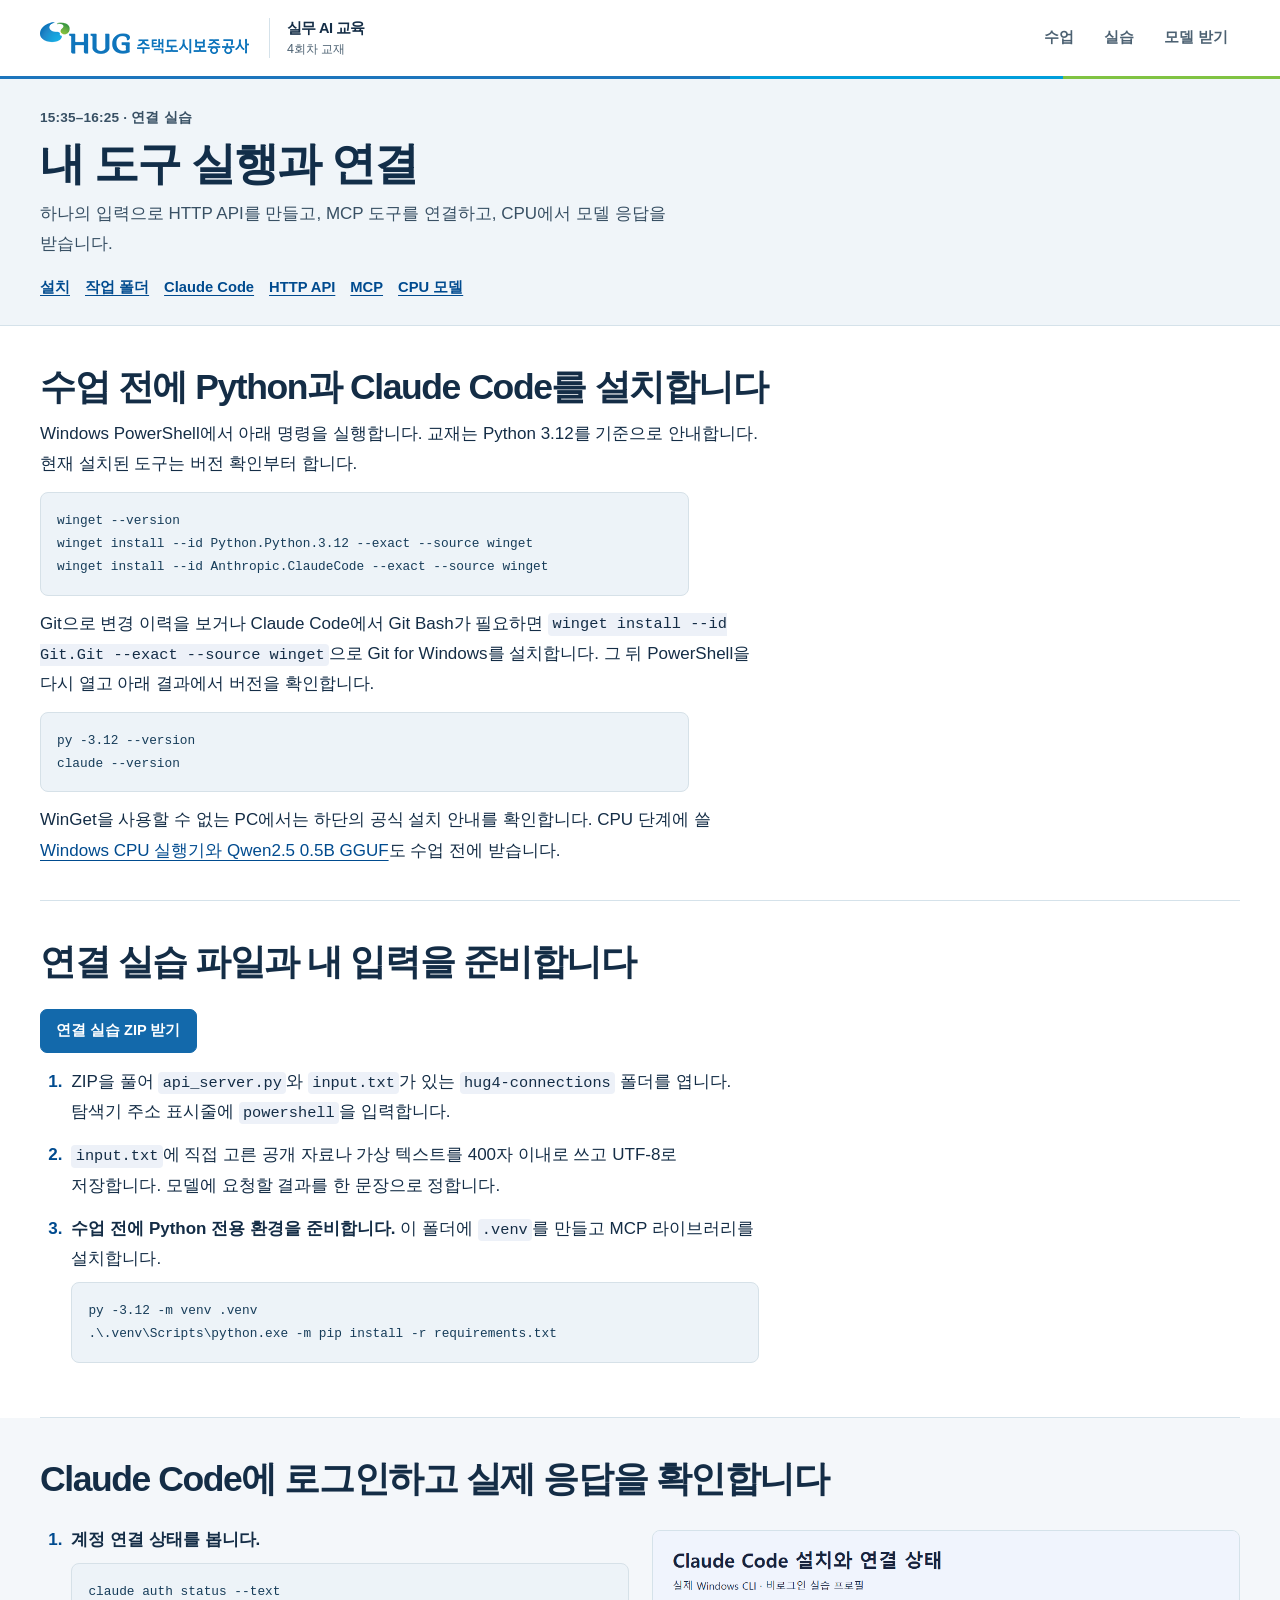
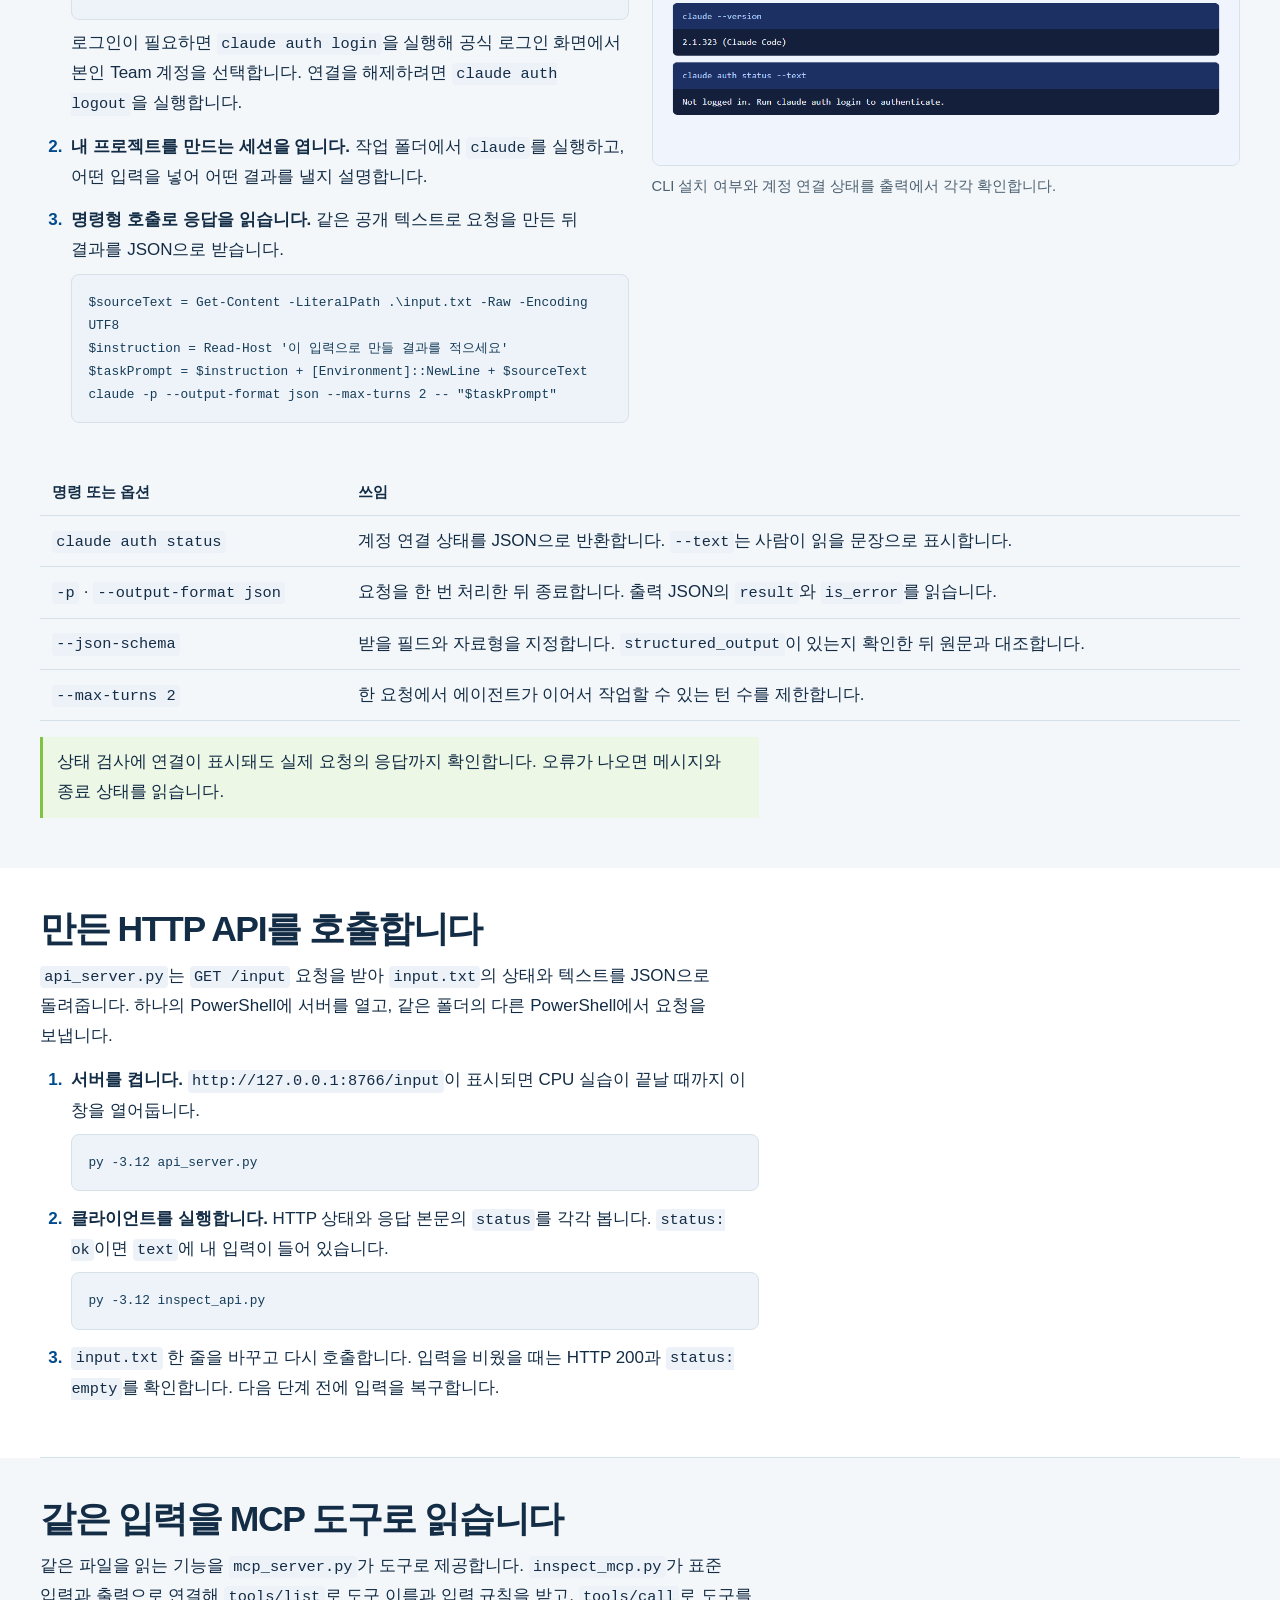
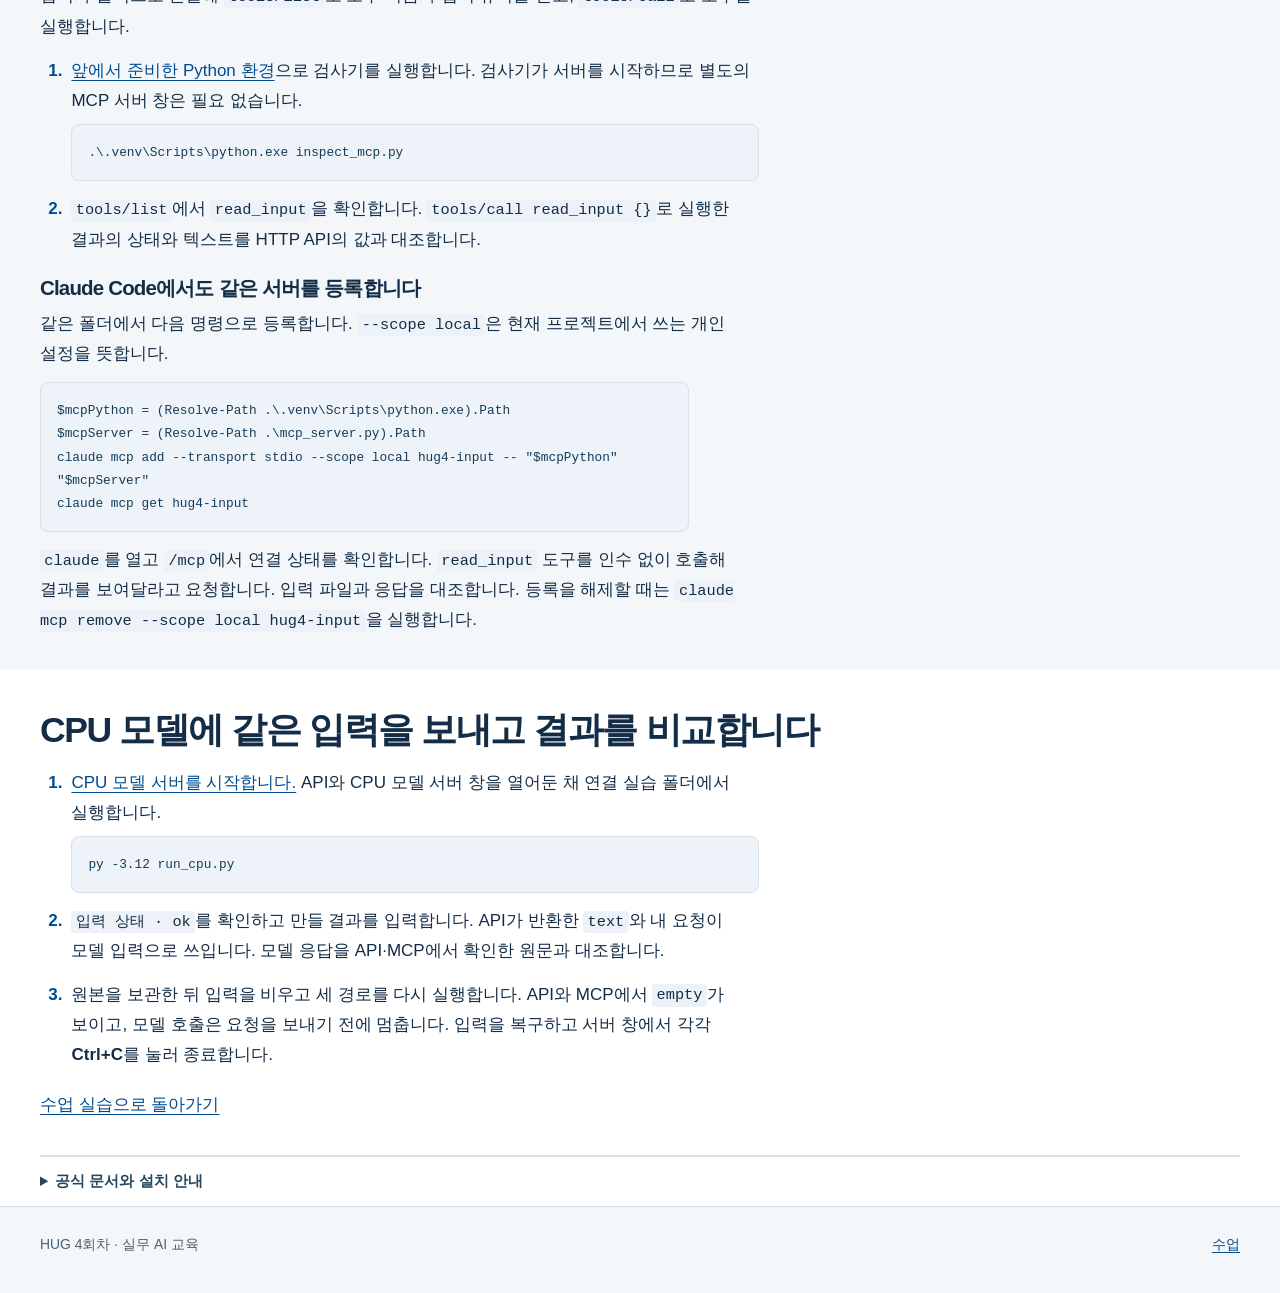
==== docs/local.html @ d094e353 "Rebuild HUG lesson around illustrated hands-on workflow" ====
<!doctype html>
<html lang="ko">
<head>
  <meta charset="utf-8">
  <meta name="viewport" content="width=device-width,initial-scale=1">
  <meta name="description" content="허그 4회차 연결 실습. Python과 Claude Code를 설치하고 자기 입력으로 HTTP API, MCP, CPU 모델을 차례로 실행합니다.">
  <title>내 도구 실행과 연결 · HUG 4회차</title>
  <link rel="stylesheet" href="assets/site.css">
</head>
<body class="guide-page">
  <a class="skip" href="#main">본문으로</a>
  <header class="top">
    <div class="wrap">
      <a class="brand" href="index.html"><img src="assets/brand/hug-logo.png" alt="HUG 주택도시보증공사" width="209" height="32"><span><strong>실무 AI 교육</strong><small>4회차 교재</small></span></a>
      <nav aria-label="수업 메뉴"><a href="index.html">수업</a><a href="index.html#practice">실습</a><a href="models.html">모델 받기</a></nav>
    </div>
  </header>
  <main id="main">
    <header class="page-title"><div class="wrap">
      <p class="kicker">15:35–16:25 · 연결 실습</p>
      <h1>내 도구 실행과 연결</h1>
      <p>하나의 입력으로 HTTP API를 만들고, MCP 도구를 연결하고, CPU에서 모델 응답을 받습니다.</p>
      <nav class="jump" aria-label="실행과 연결 목차"><a href="#install">설치</a><a href="#start">작업 폴더</a><a href="#claude">Claude Code</a><a href="#api">HTTP API</a><a href="#mcp">MCP</a><a href="models.html#cpu">CPU 모델</a></nav>
    </div></header>

    <section class="wrap section" id="install">
      <h2>수업 전에 Python과 Claude Code를 설치합니다</h2>
      <p class="reading">Windows PowerShell에서 아래 명령을 실행합니다. 교재는 Python 3.12를 기준으로 안내합니다. 현재 설치된 도구는 버전 확인부터 합니다.</p>
      <pre class="reading"><code>winget --version
winget install --id Python.Python.3.12 --exact --source winget
winget install --id Anthropic.ClaudeCode --exact --source winget</code></pre>
      <p class="reading">Git으로 변경 이력을 보거나 Claude Code에서 Git Bash가 필요하면 <code>winget install --id Git.Git --exact --source winget</code>으로 Git for Windows를 설치합니다. 그 뒤 PowerShell을 다시 열고 아래 결과에서 버전을 확인합니다.</p>
      <pre class="reading"><code>py -3.12 --version
claude --version</code></pre>
      <p class="reading">WinGet을 사용할 수 없는 PC에서는 하단의 공식 설치 안내를 확인합니다. CPU 단계에 쓸 <a href="models.html#download">Windows CPU 실행기와 Qwen2.5 0.5B GGUF</a>도 수업 전에 받습니다.</p>
    </section>

    <section class="wrap section" id="start">
      <h2>연결 실습 파일과 내 입력을 준비합니다</h2>
      <div class="actions"><a class="btn primary" href="downloads/hug4-connections.zip" download>연결 실습 ZIP 받기</a></div>
      <ol class="lesson-steps reading" id="prepare">
        <li>ZIP을 풀어 <code>api_server.py</code>와 <code>input.txt</code>가 있는 <code>hug4-connections</code> 폴더를 엽니다. 탐색기 주소 표시줄에 <code>powershell</code>을 입력합니다.</li>
        <li><code>input.txt</code>에 직접 고른 공개 자료나 가상 텍스트를 400자 이내로 쓰고 UTF-8로 저장합니다. 모델에 요청할 결과를 한 문장으로 정합니다.</li>
        <li><strong>수업 전에 Python 전용 환경을 준비합니다.</strong> 이 폴더에 <code>.venv</code>를 만들고 MCP 라이브러리를 설치합니다.
          <pre><code>py -3.12 -m venv .venv
.\.venv\Scripts\python.exe -m pip install -r requirements.txt</code></pre></li>
      </ol>
    </section>

    <div class="paper"><section class="wrap section" id="claude">
      <h2>Claude Code에 로그인하고 실제 응답을 확인합니다</h2>
      <div class="split">
        <ol class="lesson-steps">
          <li><strong>계정 연결 상태를 봅니다.</strong>
            <pre><code>claude auth status --text</code></pre>
            <p>로그인이 필요하면 <code>claude auth login</code>을 실행해 공식 로그인 화면에서 본인 Team 계정을 선택합니다. 연결을 해제하려면 <code>claude auth logout</code>을 실행합니다.</p>
          </li>
          <li><strong>내 프로젝트를 만드는 세션을 엽니다.</strong> 작업 폴더에서 <code>claude</code>를 실행하고, 어떤 입력을 넣어 어떤 결과를 낼지 설명합니다.</li>
          <li><strong>명령형 호출로 응답을 읽습니다.</strong> 같은 공개 텍스트로 요청을 만든 뒤 결과를 JSON으로 받습니다.
            <pre><code>$sourceText = Get-Content -LiteralPath .\input.txt -Raw -Encoding UTF8
$instruction = Read-Host '이 입력으로 만들 결과를 적으세요'
$taskPrompt = $instruction + [Environment]::NewLine + $sourceText
claude -p --output-format json --max-turns 2 -- "$taskPrompt"</code></pre>
          </li>
        </ol>
        <figure class="screenshot">
          <a href="assets/captures/claude.png"><img src="assets/captures/claude.png" alt="Claude Code 버전과 미로그인 상태를 표시한 실제 명령 출력" loading="lazy"></a>
          <figcaption>CLI 설치 여부와 계정 연결 상태를 출력에서 각각 확인합니다.</figcaption>
        </figure>
      </div>
      <div class="table-wrap"><table><thead><tr><th scope="col">명령 또는 옵션</th><th scope="col">쓰임</th></tr></thead><tbody>
        <tr><td><code>claude auth status</code></td><td>계정 연결 상태를 JSON으로 반환합니다. <code>--text</code>는 사람이 읽을 문장으로 표시합니다.</td></tr>
        <tr><td><code>-p</code> · <code>--output-format json</code></td><td>요청을 한 번 처리한 뒤 종료합니다. 출력 JSON의 <code>result</code>와 <code>is_error</code>를 읽습니다.</td></tr>
        <tr><td><code>--json-schema</code></td><td>받을 필드와 자료형을 지정합니다. <code>structured_output</code>이 있는지 확인한 뒤 원문과 대조합니다.</td></tr>
        <tr><td><code>--max-turns 2</code></td><td>한 요청에서 에이전트가 이어서 작업할 수 있는 턴 수를 제한합니다.</td></tr>
      </tbody></table></div>
      <p class="result-check reading">상태 검사에 연결이 표시돼도 실제 요청의 응답까지 확인합니다. 오류가 나오면 메시지와 종료 상태를 읽습니다.</p>
    </section></div>

    <section class="wrap section" id="api">
      <h2>만든 HTTP API를 호출합니다</h2>
      <p class="reading"><code>api_server.py</code>는 <code>GET /input</code> 요청을 받아 <code>input.txt</code>의 상태와 텍스트를 JSON으로 돌려줍니다. 하나의 PowerShell에 서버를 열고, 같은 폴더의 다른 PowerShell에서 요청을 보냅니다.</p>
      <ol class="lesson-steps reading">
        <li><strong>서버를 켭니다.</strong> <code>http://127.0.0.1:8766/input</code>이 표시되면 CPU 실습이 끝날 때까지 이 창을 열어둡니다.
          <pre><code>py -3.12 api_server.py</code></pre></li>
        <li><strong>클라이언트를 실행합니다.</strong> HTTP 상태와 응답 본문의 <code>status</code>를 각각 봅니다. <code>status: ok</code>이면 <code>text</code>에 내 입력이 들어 있습니다.
          <pre><code>py -3.12 inspect_api.py</code></pre></li>
        <li><code>input.txt</code> 한 줄을 바꾸고 다시 호출합니다. 입력을 비웠을 때는 HTTP 200과 <code>status: empty</code>를 확인합니다. 다음 단계 전에 입력을 복구합니다.</li>
      </ol>
    </section>

    <div class="paper"><section class="wrap section" id="mcp">
      <h2>같은 입력을 MCP 도구로 읽습니다</h2>
      <p class="reading">같은 파일을 읽는 기능을 <code>mcp_server.py</code>가 도구로 제공합니다. <code>inspect_mcp.py</code>가 표준 입력과 출력으로 연결해 <code>tools/list</code>로 도구 이름과 입력 규칙을 받고, <code>tools/call</code>로 도구를 실행합니다.</p>
      <ol class="lesson-steps reading">
        <li><a href="#start">앞에서 준비한 Python 환경</a>으로 검사기를 실행합니다. 검사기가 서버를 시작하므로 별도의 MCP 서버 창은 필요 없습니다.
          <pre><code>.\.venv\Scripts\python.exe inspect_mcp.py</code></pre>
        </li>
        <li><code>tools/list</code>에서 <code>read_input</code>을 확인합니다. <code>tools/call read_input {}</code>로 실행한 결과의 상태와 텍스트를 HTTP API의 값과 대조합니다.</li>
      </ol>
      <h3>Claude Code에서도 같은 서버를 등록합니다</h3>
      <p class="reading">같은 폴더에서 다음 명령으로 등록합니다. <code>--scope local</code>은 현재 프로젝트에서 쓰는 개인 설정을 뜻합니다.</p>
      <pre class="reading"><code>$mcpPython = (Resolve-Path .\.venv\Scripts\python.exe).Path
$mcpServer = (Resolve-Path .\mcp_server.py).Path
claude mcp add --transport stdio --scope local hug4-input -- "$mcpPython" "$mcpServer"
claude mcp get hug4-input</code></pre>
      <p class="reading"><code>claude</code>를 열고 <code>/mcp</code>에서 연결 상태를 확인합니다. <code>read_input</code> 도구를 인수 없이 호출해 결과를 보여달라고 요청합니다. 입력 파일과 응답을 대조합니다. 등록을 해제할 때는 <code>claude mcp remove --scope local hug4-input</code>을 실행합니다.</p>
    </section></div>

    <section class="wrap section" id="local-flow">
      <h2>CPU 모델에 같은 입력을 보내고 결과를 비교합니다</h2>
      <ol class="lesson-steps reading">
        <li><a href="models.html#start">CPU 모델 서버를 시작합니다.</a> API와 CPU 모델 서버 창을 열어둔 채 연결 실습 폴더에서 실행합니다.
          <pre><code>py -3.12 run_cpu.py</code></pre></li>
        <li><code>입력 상태 · ok</code>를 확인하고 만들 결과를 입력합니다. API가 반환한 <code>text</code>와 내 요청이 모델 입력으로 쓰입니다. 모델 응답을 API·MCP에서 확인한 원문과 대조합니다.</li>
        <li>원본을 보관한 뒤 입력을 비우고 세 경로를 다시 실행합니다. API와 MCP에서 <code>empty</code>가 보이고, 모델 호출은 요청을 보내기 전에 멈춥니다. 입력을 복구하고 서버 창에서 각각 <strong>Ctrl+C</strong>를 눌러 종료합니다.</li>
      </ol>
      <p class="reading"><a href="index.html#practice">수업 실습으로 돌아가기</a></p>
    </section>
    <div class="wrap">
      <details class="sources-drawer">
        <summary>공식 문서와 설치 안내</summary>
        <ul>
          <li>설치 · <a href="https://www.python.org/downloads/windows/">Windows용 Python</a> · <a href="https://docs.python.org/3.12/library/venv.html">Python 전용 실행 환경</a> · <a href="https://git-scm.com/install/windows">Git for Windows</a></li>
          <li>Claude Code · <a href="https://code.claude.com/docs/en/setup">Windows 설치</a> · <a href="https://support.claude.com/en/articles/11845131-use-claude-code-with-your-team-or-enterprise-plan">Team 계정 연결</a> · <a href="https://code.claude.com/docs/en/cli-reference">CLI 명령과 옵션</a></li>
          <li>MCP · <a href="https://modelcontextprotocol.io/docs/learn/architecture">MCP 아키텍처</a> · <a href="https://code.claude.com/docs/en/mcp">Claude Code의 MCP 연결</a></li>
        </ul>
      </details>
    </div>
  </main>
  <footer class="bottom"><div class="wrap"><span>HUG 4회차 · 실무 AI 교육</span><a href="index.html">수업</a></div></footer>
</body>
</html>
---- docs/assets/site.css ----
:root{color-scheme:light;--ink:#142d46;--muted:#4c6172;--rule:#d5e2ea;--paper:#f3f7fa;--white:#fff;--accent:#1369ab;--accent-dark:#004b8f;--blue-wash:#e8f4fc;--sky:#009edb;--brand-green:#80c342;--mint:#edf7e5;--dark:#012353;--green:#23603f;--red:#9d263f;--sans:"Pretendard","Malgun Gothic","Apple SD Gothic Neo",sans-serif;--mono:Consolas,"Liberation Mono",monospace}
*{box-sizing:border-box}
html{scroll-behavior:smooth}
body{margin:0;color:var(--ink);background:var(--white);font:17px/1.78 var(--sans);word-break:keep-all;overflow-wrap:anywhere}
h1,h2,h3,h4,p,figure{margin:0}
h1,h2,h3,h4{line-height:1.27;letter-spacing:-.04em}
p+p{margin-top:.85em}
a{color:var(--accent-dark);text-underline-offset:.23em}
button,input,textarea,select{font:inherit}
button{cursor:pointer}
img{display:block;max-width:100%;height:auto}
[hidden]{display:none!important}
:focus-visible{outline:3px solid var(--accent);outline-offset:4px}
.wrap{width:min(1200px,calc(100% - 72px));margin-inline:auto}
.skip{position:absolute;z-index:5;top:8px;left:8px;padding:8px 12px;background:white;transform:translateY(-160%)}
.skip:focus{transform:none}
.top{background:white;border-bottom:3px solid transparent;border-image:linear-gradient(90deg,#1c75bc 0 57%,var(--sky) 57% 83%,var(--brand-green) 83%) 1}
.top .wrap{display:flex;align-items:center;justify-content:space-between;gap:20px;min-height:76px}
.brand{display:inline-flex;align-items:center;gap:20px;color:var(--ink);text-decoration:none;white-space:nowrap}
.brand img{flex:none;width:209px;height:auto}
.brand span{display:grid;gap:0;padding-left:17px;border-left:1px solid var(--rule);line-height:1.5}
.brand strong{font-size:.91rem;letter-spacing:-.045em}
.brand small{font-size:.78rem;color:var(--muted)}
.top nav{display:flex;flex-wrap:wrap;align-items:center;gap:5px 6px}
.top nav a{font-size:.91rem;color:var(--muted);text-decoration:none;padding:8px 12px;border-radius:6px;font-weight:700}
.top nav a[aria-current],.top nav a:hover{color:var(--accent-dark);background:var(--blue-wash)}
.hero{background:linear-gradient(105deg,#f1f8fc 0%,#e8f5fc 64%,#eaf7f0 100%);border-bottom:1px solid #d8e8ef}
.hero-stage{display:grid;grid-template-columns:minmax(0,1.04fr) minmax(0,1fr);align-items:center;gap:32px;min-height:437px}
.hero-copy{padding:35px 0}
.kicker{font-size:.85rem;font-weight:750;color:var(--accent-dark);letter-spacing:.015em}
.lesson-label{display:flex;align-items:center;gap:9px}
.lesson-label::before{content:"";width:8px;height:8px;border-radius:50%;background:#589231;flex:none}
.hero h1{font-size:clamp(2.55rem,5vw,4.75rem);margin:12px 0 15px;line-height:1.11;color:var(--dark);letter-spacing:-.085em}
.hero h1 span{color:var(--accent-dark)}
.hero-lede{font-size:clamp(1rem,1.65vw,1.17rem);max-width:30em;color:var(--muted)}
.lesson-time{display:flex;gap:8px;align-items:center;flex-wrap:wrap;margin-top:16px;font-size:.86rem;color:var(--muted);font-weight:700}
.hero-visual{position:relative;isolation:isolate;display:grid;grid-template-columns:minmax(0,1.1fr) minmax(0,.88fr);align-items:center;gap:12px;min-height:342px;padding:28px 23px}
.hero-visual::before{content:"";z-index:-1;position:absolute;inset:0;border:1px solid #cde3ec;border-radius:21px;background:radial-gradient(ellipse at 77% 73%,#e4f3d9 0%,transparent 53%),linear-gradient(151deg,#f8fcff,#d7edf7 88%)}
.hero-visual::after{content:"";z-index:-1;position:absolute;inset:1px;border-radius:20px;background-image:radial-gradient(#a7c5d5 1px,transparent 1px);background-size:17px 17px;opacity:.32;mask-image:linear-gradient(to left,black 10%,transparent 58%)}
.flow-course h2{font-size:1.03rem;color:var(--dark);margin:0 0 11px}
.hero-path{display:grid;gap:14px;list-style:none;margin:0;padding:0}
.hero-path li{position:relative;display:grid;gap:1px;padding:9px 12px;border:1px solid #c9dfeb;border-radius:8px;background:white;box-shadow:0 2px 6px #0939610a;line-height:1.46}
.hero-path li+li::before{content:"";position:absolute;top:-15px;left:25px;height:14px;border-left:2px solid #5f9bb9}
.hero-path li span{font-size:.8rem;color:var(--accent-dark);font-weight:700}
.hero-path li strong{font-size:.95rem}
.hero-path li:last-child{border-color:#c3dcb7;background:#f5fbef}
.hero-path li:last-child span{color:var(--green)}
.hero-character-card{width:min(100%,222px);justify-self:center;border:1px solid #d6e5e9;border-radius:17px;background:#fff;padding:10px}
.hero-character{width:100%;height:auto}
.actions{display:flex;flex-wrap:wrap;gap:10px;margin-top:24px;align-items:center}
.btn{display:inline-flex;align-items:center;justify-content:center;min-height:44px;max-width:100%;padding:8px 15px;border:1px solid #adc8da;border-radius:7px;color:var(--accent-dark);background:white;text-decoration:none;font-weight:700;font-size:.91rem;line-height:1.35}
.btn:hover{background:var(--blue-wash)}
.btn.primary{background:var(--accent);color:#fff;border-color:var(--accent)}
.btn.primary:hover{background:var(--accent-dark);border-color:var(--accent-dark)}
.hero .btn{min-height:49px;padding:11px 19px;font-size:1rem}
.lesson-links{display:grid;grid-template-columns:repeat(3,minmax(0,1fr));gap:14px;padding-block:22px 0}
.lesson-links a{display:grid;gap:2px;padding:13px 17px 16px;border:1px solid var(--rule);border-bottom:2px solid #afd4eb;border-radius:9px;background:white;color:var(--ink);text-decoration:none}
.lesson-links a:hover{border-color:var(--accent);background:#f4fbff}
.lesson-links a:nth-child(3){border-bottom-color:#a5cb83}
.lesson-links strong{font-size:1.03rem;letter-spacing:-.035em}
.lesson-link-mark{font-size:.79rem;color:var(--accent-dark);font-weight:700}
.lesson-link-detail{font-size:.86rem;color:var(--muted)}
.section{padding:54px 0;border-bottom:1px solid var(--rule);scroll-margin-top:18px}
.section:last-child{border-bottom:0}
.section h2{font-size:clamp(1.8rem,4.2vw,3rem);margin:5px 0 14px}
.section h3{font-size:1.28rem;margin:19px 0 8px}
.lede{color:var(--muted);max-width:74ch}
.page-title{padding:39px 0 30px;background:linear-gradient(102deg,#f0f8fe 0%,#e9f6f8 100%);border-bottom:1px solid var(--rule)}
.page-title h1{font-size:clamp(2.25rem,5vw,4.15rem);margin:7px 0 12px}
.page-title p{max-width:67ch;color:var(--muted)}
.jump{display:flex;flex-wrap:wrap;gap:8px 14px;margin-top:17px;font-size:.92rem}
.jump a{border:1px solid #bfd7e5;border-radius:6px;background:#ffffffb8;padding:3px 9px;text-decoration:none;font-weight:700}
.jump a:hover{background:white;text-decoration:underline}
.split{display:grid;grid-template-columns:repeat(2,minmax(0,1fr));gap:23px;align-items:start}
.columns{display:grid;grid-template-columns:repeat(3,minmax(0,1fr));gap:18px}
.panel{background:var(--white);border:1px solid var(--rule);border-radius:10px;padding:20px;min-width:0}
.panel h3:first-child{margin-top:0}
.paper{background:var(--paper)}
.schedule{grid-template-columns:minmax(0,.58fr) minmax(0,1.42fr);gap:38px}
.schedule-hours{font-size:clamp(1.45rem,3.5vw,2.32rem);font-weight:750;color:var(--dark);line-height:1.4}
.session-list{list-style:none;display:grid;gap:0;margin:0;padding:0}
.session-list li{display:grid;grid-template-columns:130px minmax(0,1fr);gap:17px;padding:12px 0;border-top:1px solid var(--rule)}
.session-list time{font: .9rem/1.8 var(--mono);color:var(--accent-dark)}
.session-list strong{display:block}
.session-list p,.muted,.footnote{color:var(--muted)}
.footnote{font-size:.91rem;margin:10px 0 0}
.note{margin:17px 0;padding:12px 16px;border-left:3px solid var(--sky);background:var(--blue-wash)}
.note p{margin:0}
blockquote{margin:16px 0;padding:11px 18px;background:var(--blue-wash);border-left:3px solid var(--sky)}
.source{font-size:.88rem;color:var(--muted);margin-top:12px}
code,pre{font-family:var(--mono)}
code{font-size:.9em}
:not(pre)>code{padding:.14em .28em;border-radius:4px;background:#edf1f8}
pre{margin:13px 0;background:var(--dark);color:#f5f7fd;border-radius:8px;padding:16px;white-space:pre-wrap;overflow-wrap:anywhere;word-break:normal;font-size:.89rem;line-height:1.62}
.screenshot{margin:19px 0}
.screenshot a{display:block}
.screenshot img{width:100%;border:1px solid var(--rule);border-radius:8px;background:var(--paper)}
.screenshot figcaption{color:var(--muted);font-size:.92rem;margin-top:7px}
.capture-block .screenshot{margin:0}
.capture-block{align-items:center;gap:38px}
.featured-shot{border:1px solid var(--rule);border-radius:12px;background:var(--paper);padding:12px}
.table-wrap{overflow-x:auto;margin:13px 0}
table{width:100%;border-collapse:collapse;text-align:left}
th,td{border-bottom:1px solid var(--rule);padding:10px 12px;vertical-align:top}
th{background:var(--paper);font-size:.92rem}
.tag{color:var(--accent-dark);background:var(--blue-wash);padding:2px 7px;border-radius:4px;font-size:.8rem;font-weight:750;display:inline-block}
.model-card{border-top:3px solid var(--sky)}
.model-card:first-child{border-top-color:var(--brand-green)}
.model-card p{margin:8px 0}
.model-card ul{padding-left:19px}
.model-card a{display:inline-block;margin-right:9px}
.diagram{padding:14px 0;display:flex;flex-wrap:wrap;align-items:center;gap:8px}
.diagram b{border:1px solid #ccd7eb;background:var(--paper);padding:5px 9px;border-radius:5px;font-size:.94rem}
.diagram span{color:var(--muted)}
.checklist{padding-left:1.3em}
.reading{max-width:76ch}
.lesson-steps{padding-left:1.6em;margin:14px 0 20px}
.lesson-steps li{padding-left:.25em;margin:0 0 13px}
.lesson-steps li::marker{color:var(--accent-dark);font-weight:800}
.lesson-steps li>p{margin-top:3px}
.lesson-steps pre{margin-block:8px}
.section-guide{margin-top:16px}
.result-check{background:var(--mint);border-left:3px solid var(--brand-green);padding:10px 14px;margin:16px 0}
.result-check strong{color:var(--green)}
details{padding:12px 0;border-bottom:1px solid var(--rule)}
summary{cursor:pointer;font-weight:750}
details p{margin-top:7px}
.sources-drawer{padding:12px 0;border-top:1px solid #d6e1e8;border-bottom:0;color:#425869;font-size:.91rem}
.sources-drawer summary{color:#24475f}
.sources-drawer ul{margin:9px 0;padding-left:1.25em}
.sources-drawer li+li{margin-top:4px}
.guide-page .page-title{padding:27px 0 22px;background:#f0f5f9}
.guide-page .page-title h1{font-size:clamp(1.85rem,3.6vw,2.8rem);margin:5px 0 7px;color:#122e49}
.guide-page .page-title p{color:#385064}
.guide-page .jump{gap:3px 15px;margin-top:11px}
.guide-page .jump a{background:transparent;border:0;border-radius:0;padding:3px 0;text-decoration:underline;text-underline-offset:.22em}
.guide-page .section{padding:34px 0;scroll-margin-top:16px}
.guide-page .section h2{font-size:clamp(1.55rem,3vw,2.22rem);margin-bottom:9px}
.guide-page .paper{background:#f4f7fa}
.guide-page pre{background:#edf3f8;color:#163c59;border:1px solid #d6e1e8}
.bottom{border-top:1px solid var(--rule);background:var(--paper);padding:25px 0 36px;color:var(--muted);font-size:.87rem}
.bottom .wrap{display:flex;justify-content:space-between;flex-wrap:wrap;gap:8px}
@media(max-width:860px){
  .wrap{width:calc(100% - 40px)}
  .brand{gap:12px}
  .brand img{width:167px}
  .brand span{padding-left:12px}
  .top nav a{padding:6px 8px}
  .hero-stage{min-height:0;gap:20px}
  .hero-copy{padding:34px 0}
  .hero-visual{min-height:270px;padding:19px 14px;gap:8px}
  .hero-path{gap:12px}
  .hero-path li{padding:6px 8px}
  .hero-path li+li::before{top:-13px;height:12px}
  .hero-path li strong{font-size:.88rem}
  .columns{grid-template-columns:repeat(2,minmax(0,1fr))}
}
@media(max-width:620px){
  body{font-size:16px}
  .wrap{width:calc(100% - 30px)}
  .top .wrap{padding-block:12px 7px;align-items:flex-start;flex-direction:column;gap:5px}
  .top nav{gap:2px}
  .brand img{width:158px}
  .top nav a{font-size:.83rem;padding:6px 4px}
  .hero-stage,.split,.columns,.lesson-links{grid-template-columns:minmax(0,1fr)}
  .hero-stage{gap:13px;padding-bottom:20px}
  .hero-copy{padding:27px 0 0}
  .hero h1{margin-block:8px 11px}
  .hero .actions{margin-top:17px}
  .hero-visual{min-height:195px;padding:12px;grid-template-columns:minmax(0,1fr) minmax(0,.65fr)}
  .hero-character-card{width:min(100%,132px);border-radius:11px;padding:4px}
  .lesson-links{gap:7px;padding-top:14px}
  .lesson-links a{grid-template-columns:minmax(0,1fr) auto;align-items:center;gap:0 8px;padding:8px 12px 10px}
  .lesson-link-mark{grid-column:2;grid-row:1}
  .lesson-link-detail{grid-column:1/-1}
  .capture-block,.schedule{gap:19px}
  .section{padding:36px 0}
  .session-list li{grid-template-columns:1fr;gap:1px}
}
@media(prefers-reduced-motion:reduce){html{scroll-behavior:auto}}
@media print{.top nav,.skip,.actions,.bottom{display:none}.hero,.page-title{background:white}.hero-stage{min-height:0}.section{padding:20px 0}img,h2,h3,pre{break-inside:avoid}}
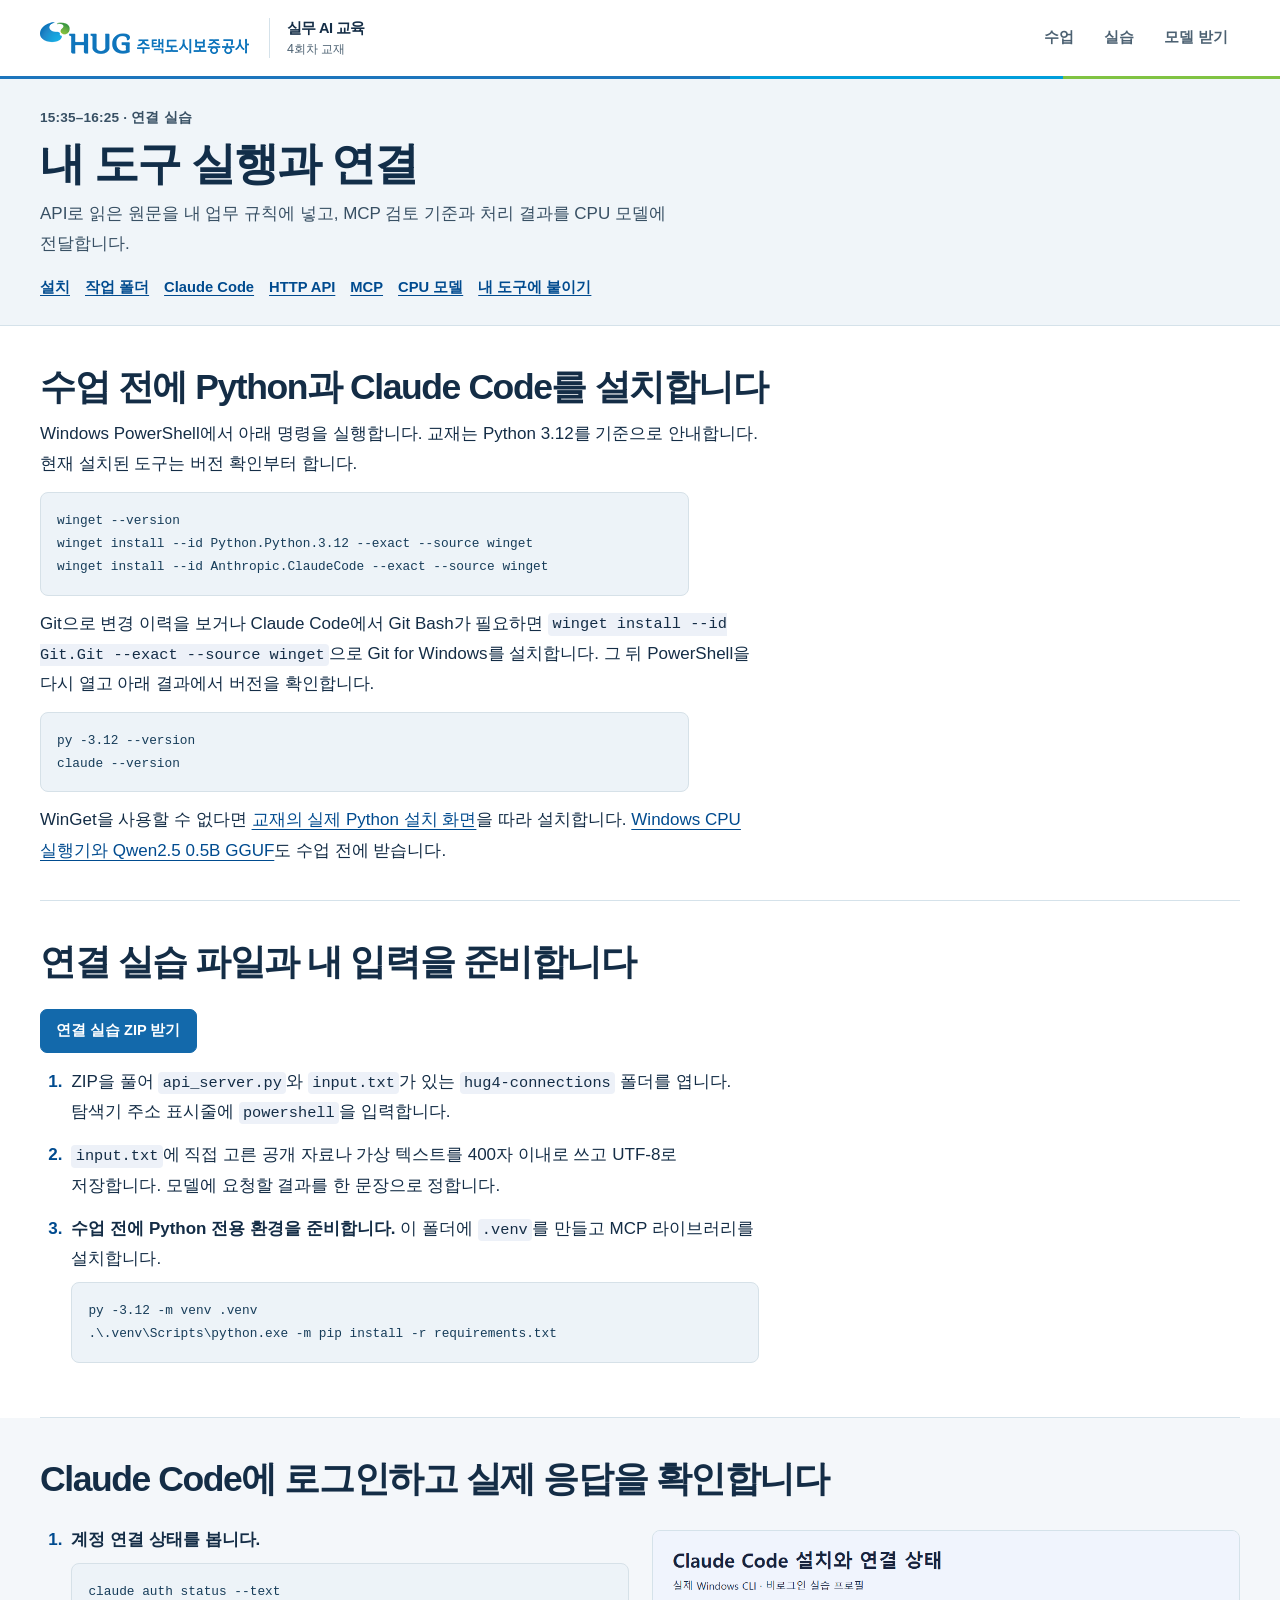
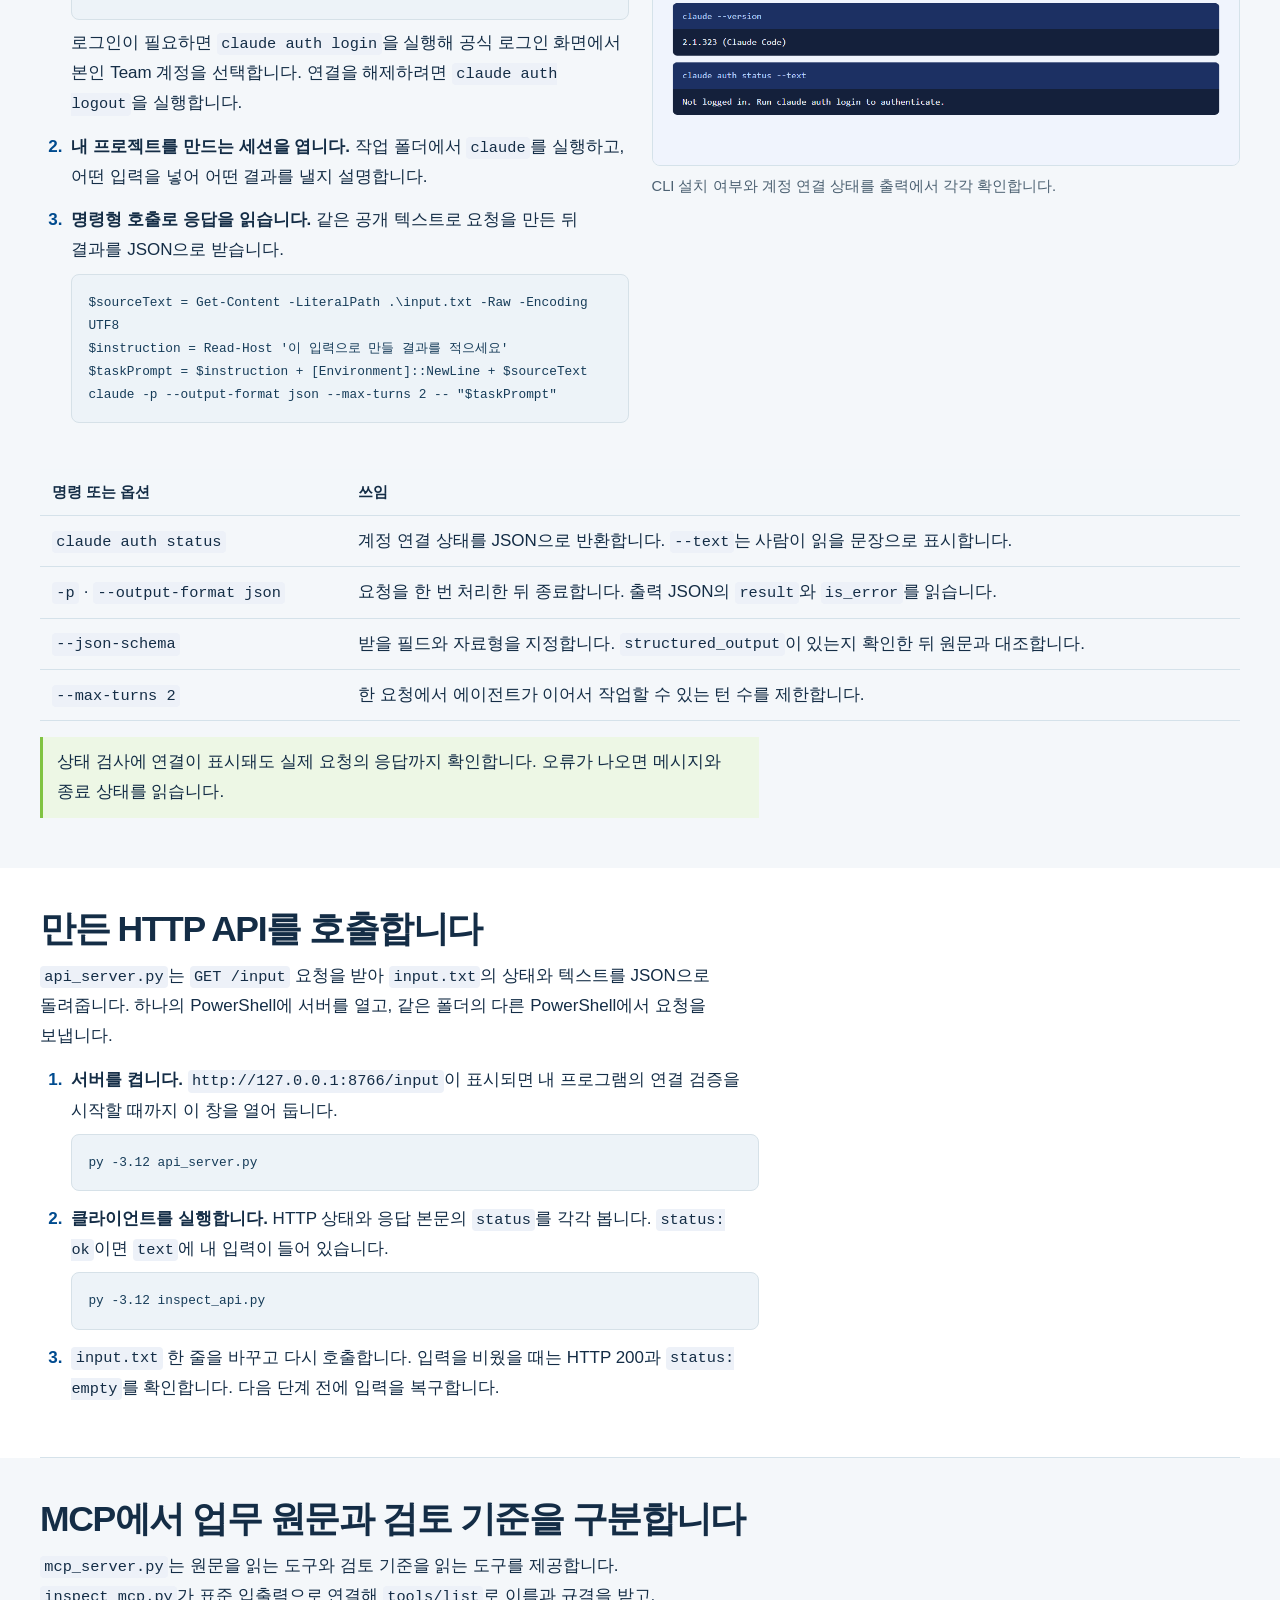
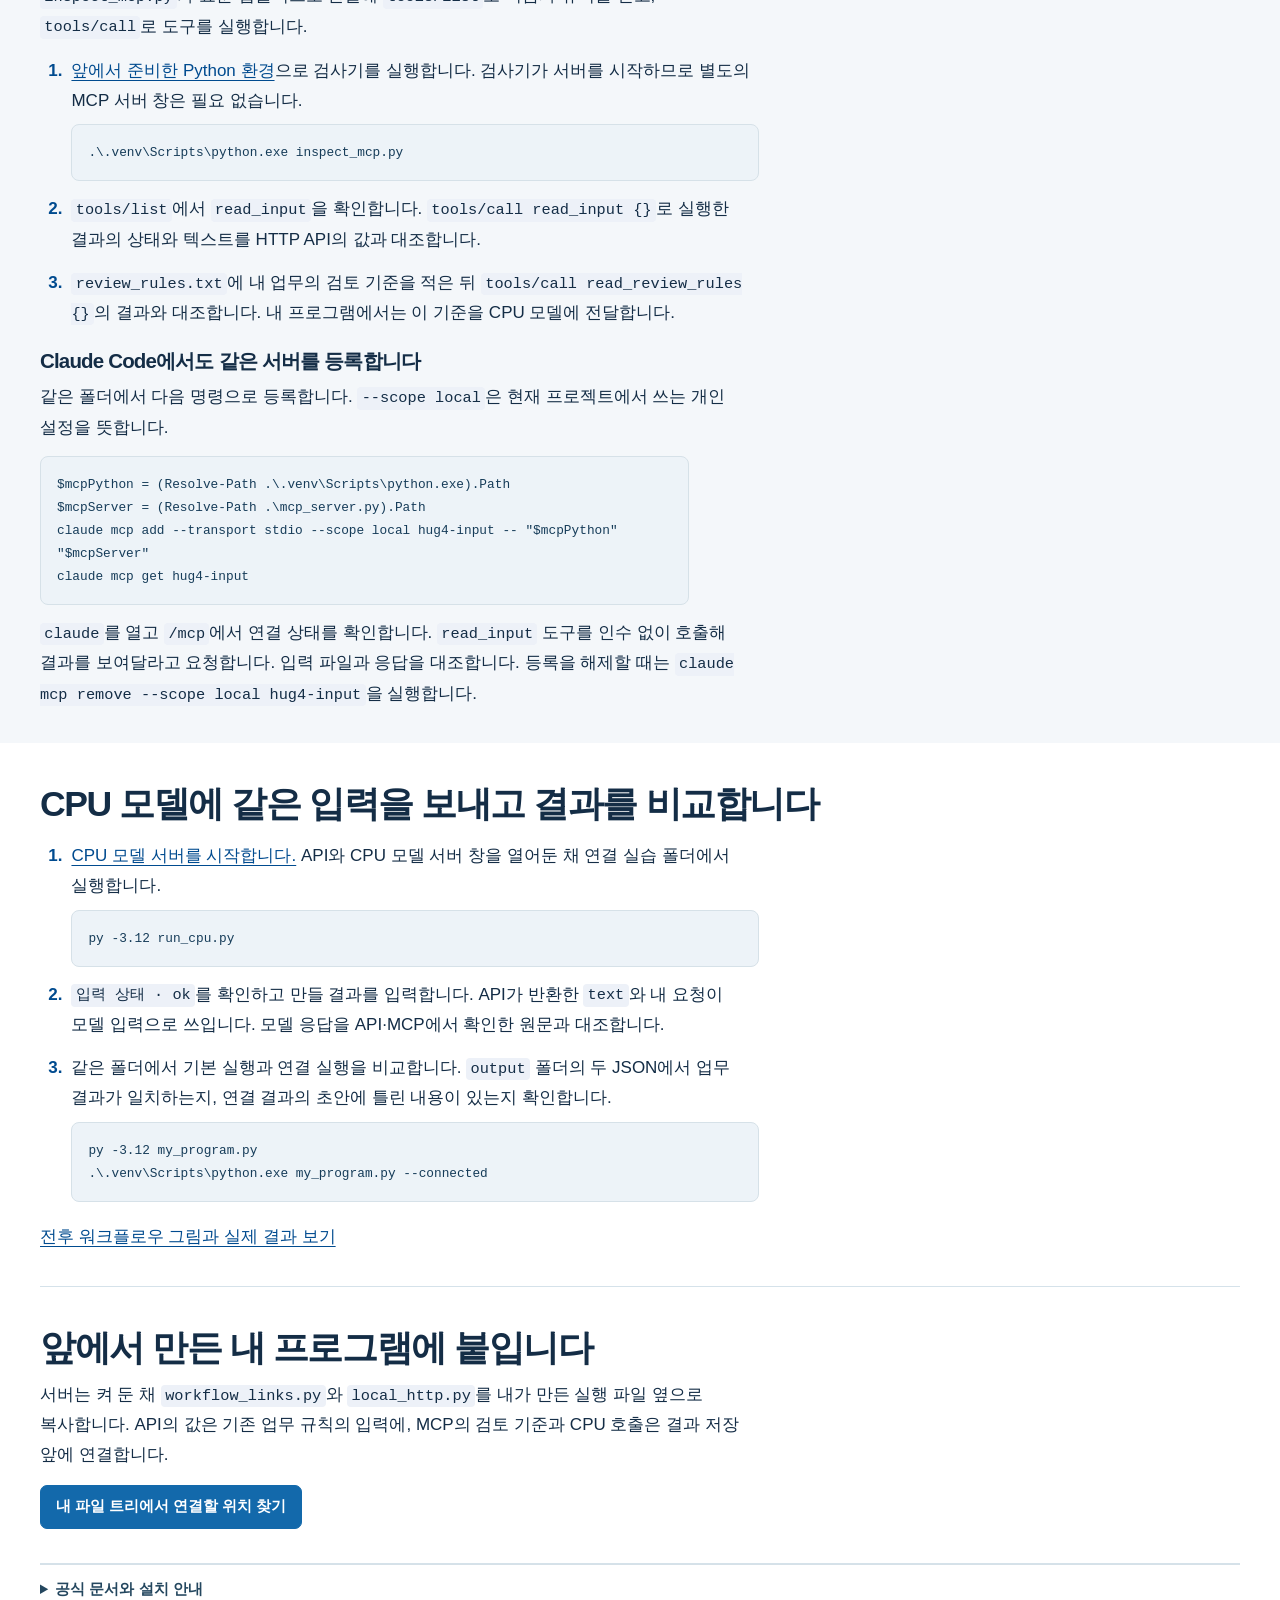
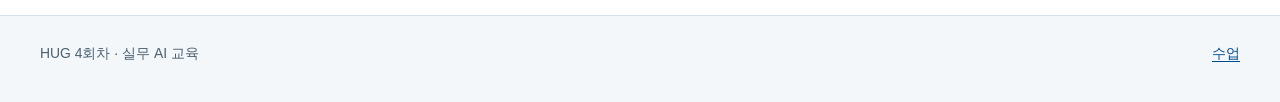
==== commit 55311211: "Teach integrating API, MCP and CPU in learners' own programs" ====
--- a/docs/local.html
+++ b/docs/local.html
@@ -19,8 +19,8 @@
     <header class="page-title"><div class="wrap">
       <p class="kicker">15:35–16:25 · 연결 실습</p>
       <h1>내 도구 실행과 연결</h1>
-      <p>하나의 입력으로 HTTP API를 만들고, MCP 도구를 연결하고, CPU에서 모델 응답을 받습니다.</p>
-      <nav class="jump" aria-label="실행과 연결 목차"><a href="#install">설치</a><a href="#start">작업 폴더</a><a href="#claude">Claude Code</a><a href="#api">HTTP API</a><a href="#mcp">MCP</a><a href="models.html#cpu">CPU 모델</a></nav>
+      <p>API로 읽은 원문을 내 업무 규칙에 넣고, MCP 검토 기준과 처리 결과를 CPU 모델에 전달합니다.</p>
+      <nav class="jump" aria-label="실행과 연결 목차"><a href="#install">설치</a><a href="#start">작업 폴더</a><a href="#claude">Claude Code</a><a href="#api">HTTP API</a><a href="#mcp">MCP</a><a href="models.html#cpu">CPU 모델</a><a href="#apply-to-project">내 도구에 붙이기</a></nav>
     </div></header>
 
     <section class="wrap section" id="install">
@@ -32,7 +32,7 @@
       <p class="reading">Git으로 변경 이력을 보거나 Claude Code에서 Git Bash가 필요하면 <code>winget install --id Git.Git --exact --source winget</code>으로 Git for Windows를 설치합니다. 그 뒤 PowerShell을 다시 열고 아래 결과에서 버전을 확인합니다.</p>
       <pre class="reading"><code>py -3.12 --version
 claude --version</code></pre>
-      <p class="reading">WinGet을 사용할 수 없는 PC에서는 하단의 공식 설치 안내를 확인합니다. CPU 단계에 쓸 <a href="models.html#download">Windows CPU 실행기와 Qwen2.5 0.5B GGUF</a>도 수업 전에 받습니다.</p>
+      <p class="reading">WinGet을 사용할 수 없다면 <a href="index.html#setup">교재의 실제 Python 설치 화면</a>을 따라 설치합니다. <a href="models.html#download">Windows CPU 실행기와 Qwen2.5 0.5B GGUF</a>도 수업 전에 받습니다.</p>
     </section>
 
     <section class="wrap section" id="start">
@@ -81,7 +81,7 @@
       <h2>만든 HTTP API를 호출합니다</h2>
       <p class="reading"><code>api_server.py</code>는 <code>GET /input</code> 요청을 받아 <code>input.txt</code>의 상태와 텍스트를 JSON으로 돌려줍니다. 하나의 PowerShell에 서버를 열고, 같은 폴더의 다른 PowerShell에서 요청을 보냅니다.</p>
       <ol class="lesson-steps reading">
-        <li><strong>서버를 켭니다.</strong> <code>http://127.0.0.1:8766/input</code>이 표시되면 CPU 실습이 끝날 때까지 이 창을 열어둡니다.
+        <li><strong>서버를 켭니다.</strong> <code>http://127.0.0.1:8766/input</code>이 표시되면 내 프로그램의 연결 검증을 시작할 때까지 이 창을 열어 둡니다.
           <pre><code>py -3.12 api_server.py</code></pre></li>
         <li><strong>클라이언트를 실행합니다.</strong> HTTP 상태와 응답 본문의 <code>status</code>를 각각 봅니다. <code>status: ok</code>이면 <code>text</code>에 내 입력이 들어 있습니다.
           <pre><code>py -3.12 inspect_api.py</code></pre></li>
@@ -90,13 +90,14 @@
     </section>
 
     <div class="paper"><section class="wrap section" id="mcp">
-      <h2>같은 입력을 MCP 도구로 읽습니다</h2>
-      <p class="reading">같은 파일을 읽는 기능을 <code>mcp_server.py</code>가 도구로 제공합니다. <code>inspect_mcp.py</code>가 표준 입력과 출력으로 연결해 <code>tools/list</code>로 도구 이름과 입력 규칙을 받고, <code>tools/call</code>로 도구를 실행합니다.</p>
+      <h2>MCP에서 업무 원문과 검토 기준을 구분합니다</h2>
+      <p class="reading"><code>mcp_server.py</code>는 원문을 읽는 도구와 검토 기준을 읽는 도구를 제공합니다. <code>inspect_mcp.py</code>가 표준 입출력으로 연결해 <code>tools/list</code>로 이름과 규격을 받고, <code>tools/call</code>로 도구를 실행합니다.</p>
       <ol class="lesson-steps reading">
         <li><a href="#start">앞에서 준비한 Python 환경</a>으로 검사기를 실행합니다. 검사기가 서버를 시작하므로 별도의 MCP 서버 창은 필요 없습니다.
           <pre><code>.\.venv\Scripts\python.exe inspect_mcp.py</code></pre>
         </li>
         <li><code>tools/list</code>에서 <code>read_input</code>을 확인합니다. <code>tools/call read_input {}</code>로 실행한 결과의 상태와 텍스트를 HTTP API의 값과 대조합니다.</li>
+        <li><code>review_rules.txt</code>에 내 업무의 검토 기준을 적은 뒤 <code>tools/call read_review_rules {}</code>의 결과와 대조합니다. 내 프로그램에서는 이 기준을 CPU 모델에 전달합니다.</li>
       </ol>
       <h3>Claude Code에서도 같은 서버를 등록합니다</h3>
       <p class="reading">같은 폴더에서 다음 명령으로 등록합니다. <code>--scope local</code>은 현재 프로젝트에서 쓰는 개인 설정을 뜻합니다.</p>
@@ -113,9 +114,16 @@
         <li><a href="models.html#start">CPU 모델 서버를 시작합니다.</a> API와 CPU 모델 서버 창을 열어둔 채 연결 실습 폴더에서 실행합니다.
           <pre><code>py -3.12 run_cpu.py</code></pre></li>
         <li><code>입력 상태 · ok</code>를 확인하고 만들 결과를 입력합니다. API가 반환한 <code>text</code>와 내 요청이 모델 입력으로 쓰입니다. 모델 응답을 API·MCP에서 확인한 원문과 대조합니다.</li>
-        <li>원본을 보관한 뒤 입력을 비우고 세 경로를 다시 실행합니다. API와 MCP에서 <code>empty</code>가 보이고, 모델 호출은 요청을 보내기 전에 멈춥니다. 입력을 복구하고 서버 창에서 각각 <strong>Ctrl+C</strong>를 눌러 종료합니다.</li>
+        <li>같은 폴더에서 기본 실행과 연결 실행을 비교합니다. <code>output</code> 폴더의 두 JSON에서 업무 결과가 일치하는지, 연결 결과의 초안에 틀린 내용이 있는지 확인합니다.
+          <pre><code>py -3.12 my_program.py
+.\.venv\Scripts\python.exe my_program.py --connected</code></pre></li>
       </ol>
-      <p class="reading"><a href="index.html#practice">수업 실습으로 돌아가기</a></p>
+      <p class="reading"><a href="index.html#connection-check">전후 워크플로우 그림과 실제 결과 보기</a></p>
+    </section>
+    <section class="wrap section" id="apply-to-project">
+      <h2>앞에서 만든 내 프로그램에 붙입니다</h2>
+      <p class="reading">서버는 켜 둔 채 <code>workflow_links.py</code>와 <code>local_http.py</code>를 내가 만든 실행 파일 옆으로 복사합니다. API의 값은 기존 업무 규칙의 입력에, MCP의 검토 기준과 CPU 호출은 결과 저장 앞에 연결합니다.</p>
+      <p class="reading"><a class="btn primary" href="index.html#integrate">내 파일 트리에서 연결할 위치 찾기</a></p>
     </section>
     <div class="wrap">
       <details class="sources-drawer">
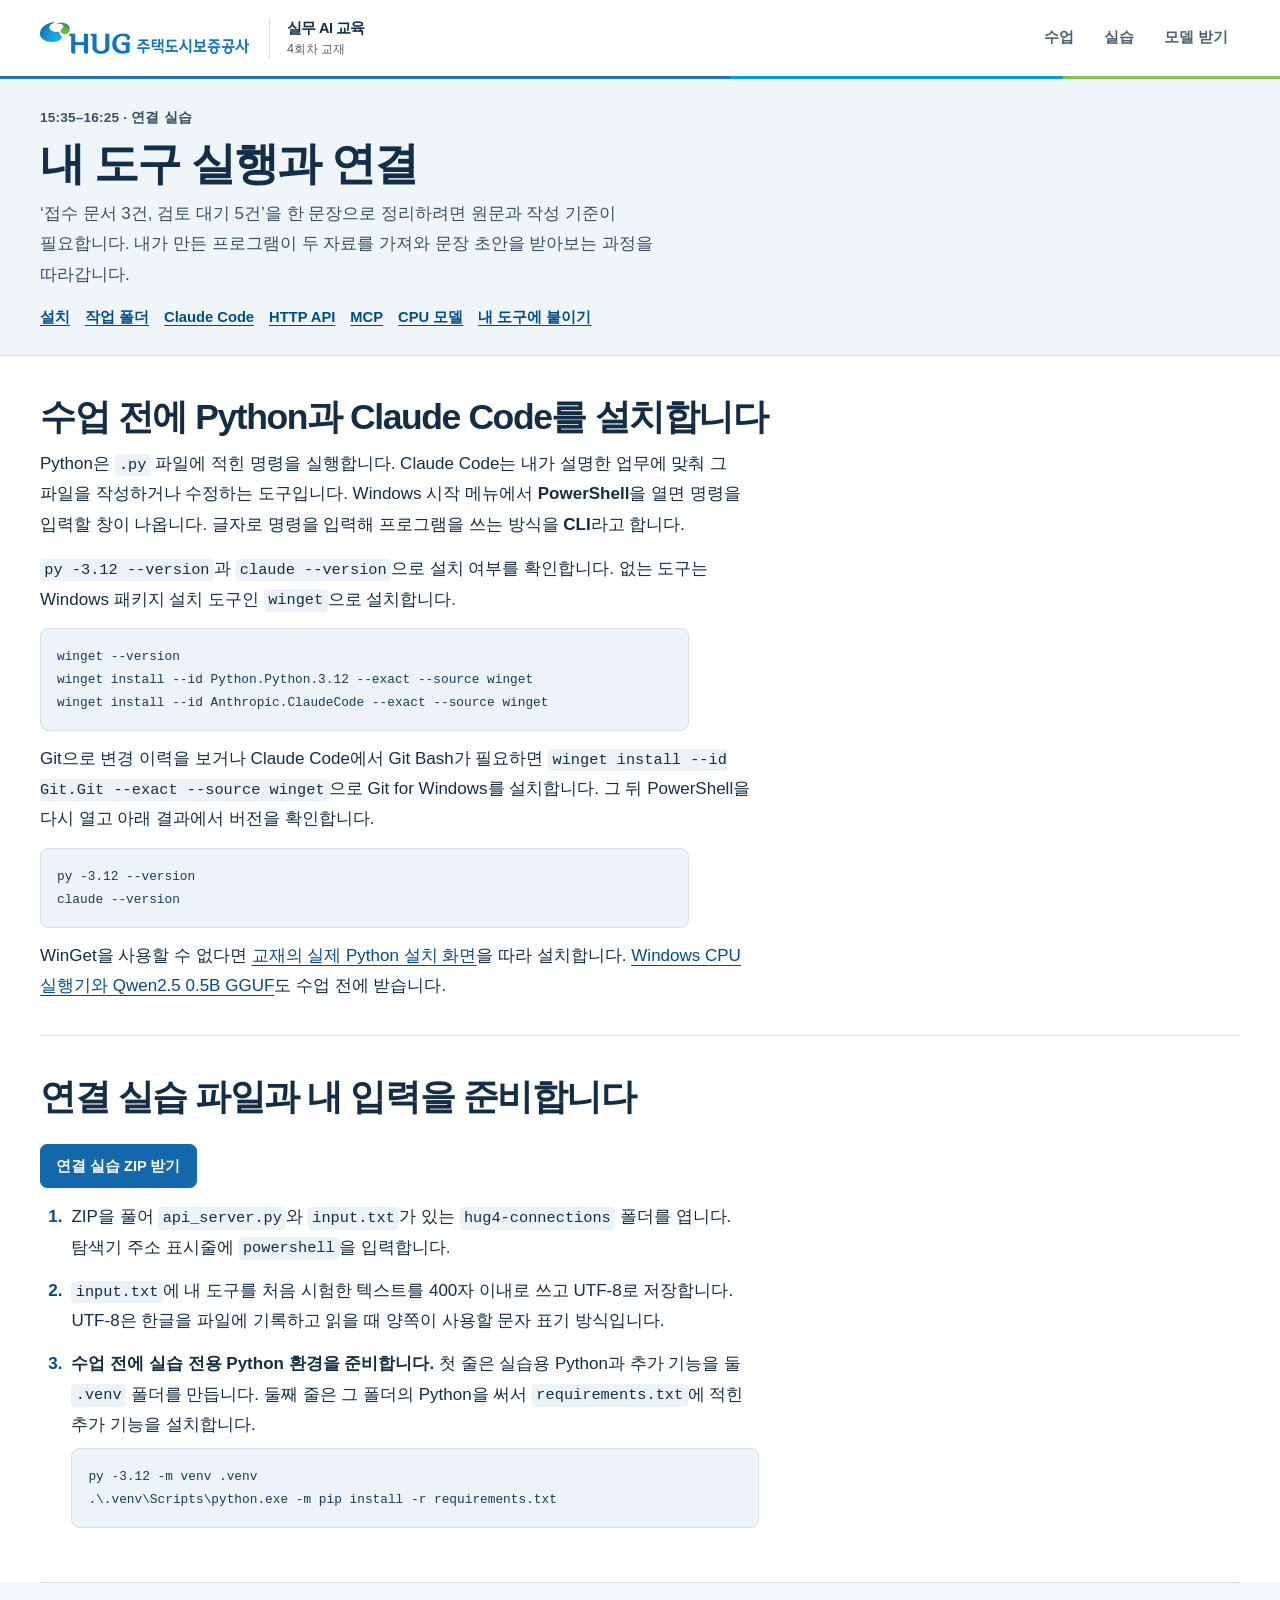
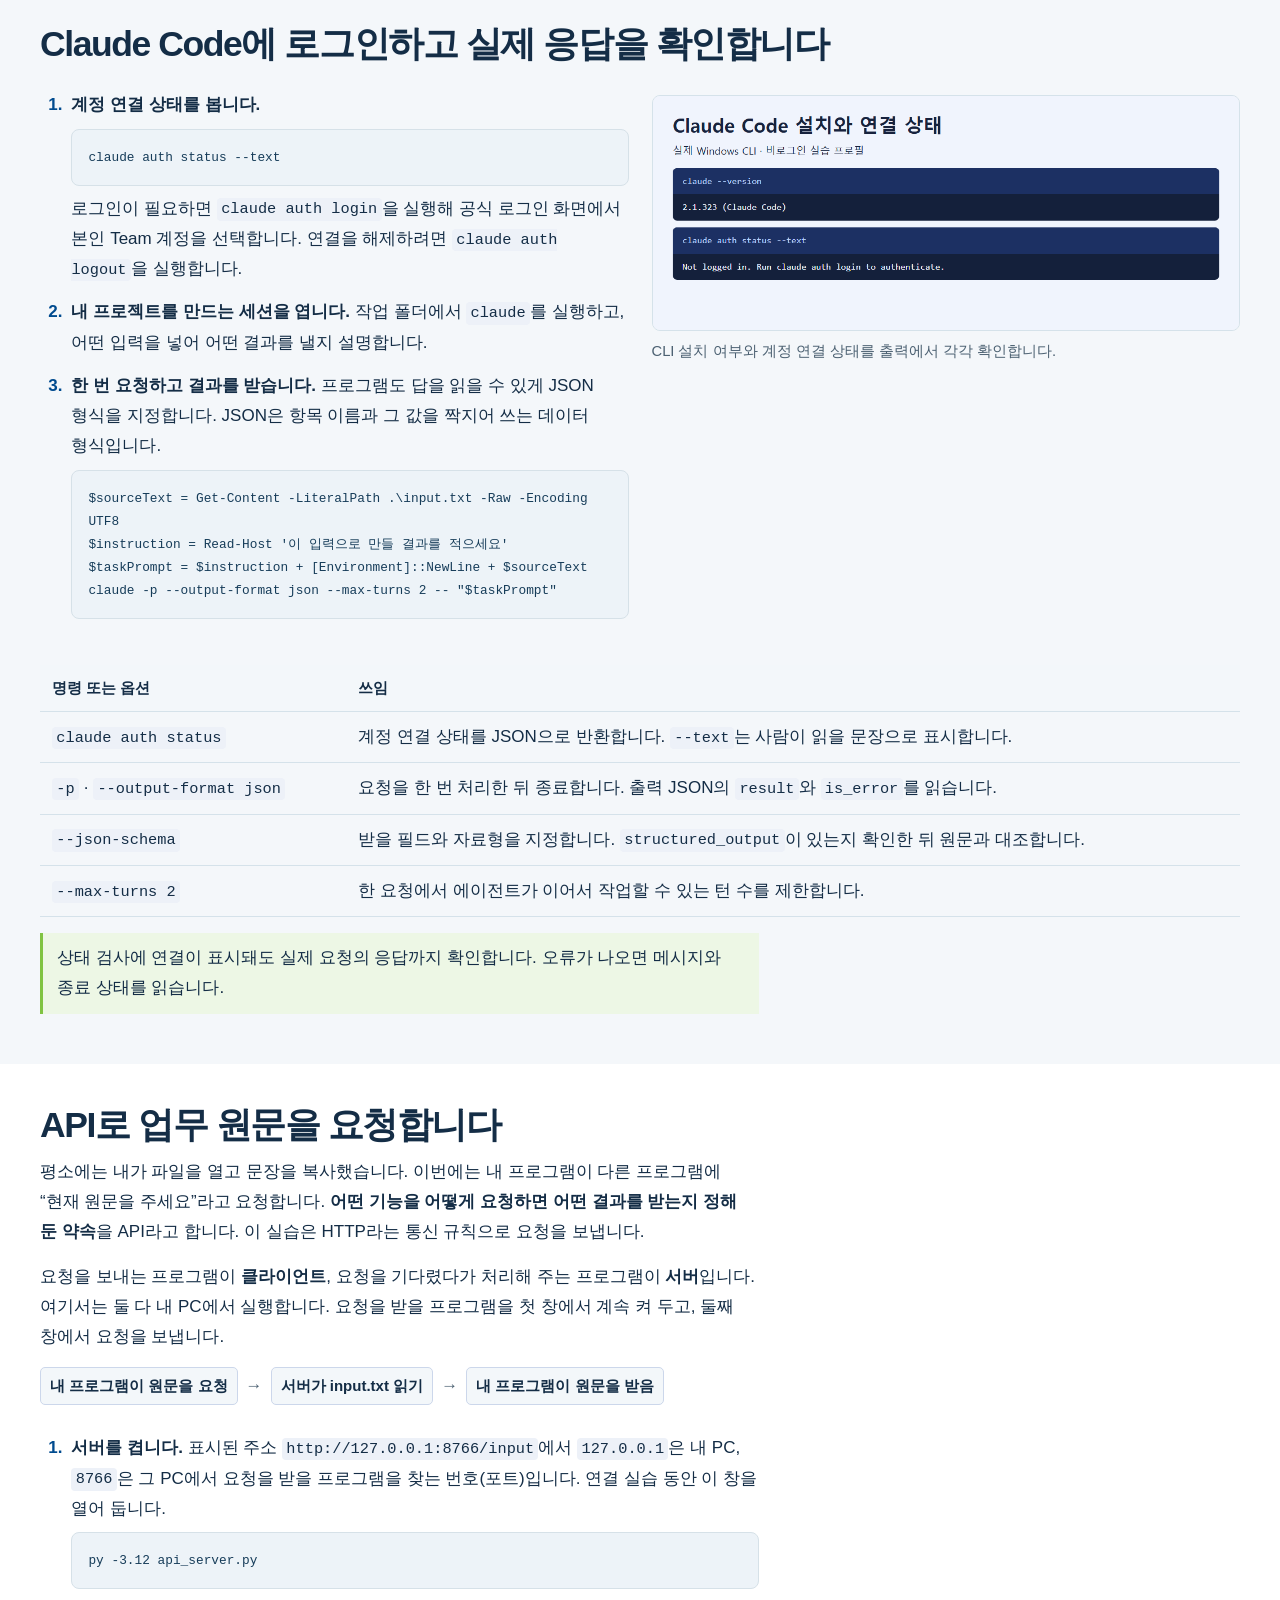
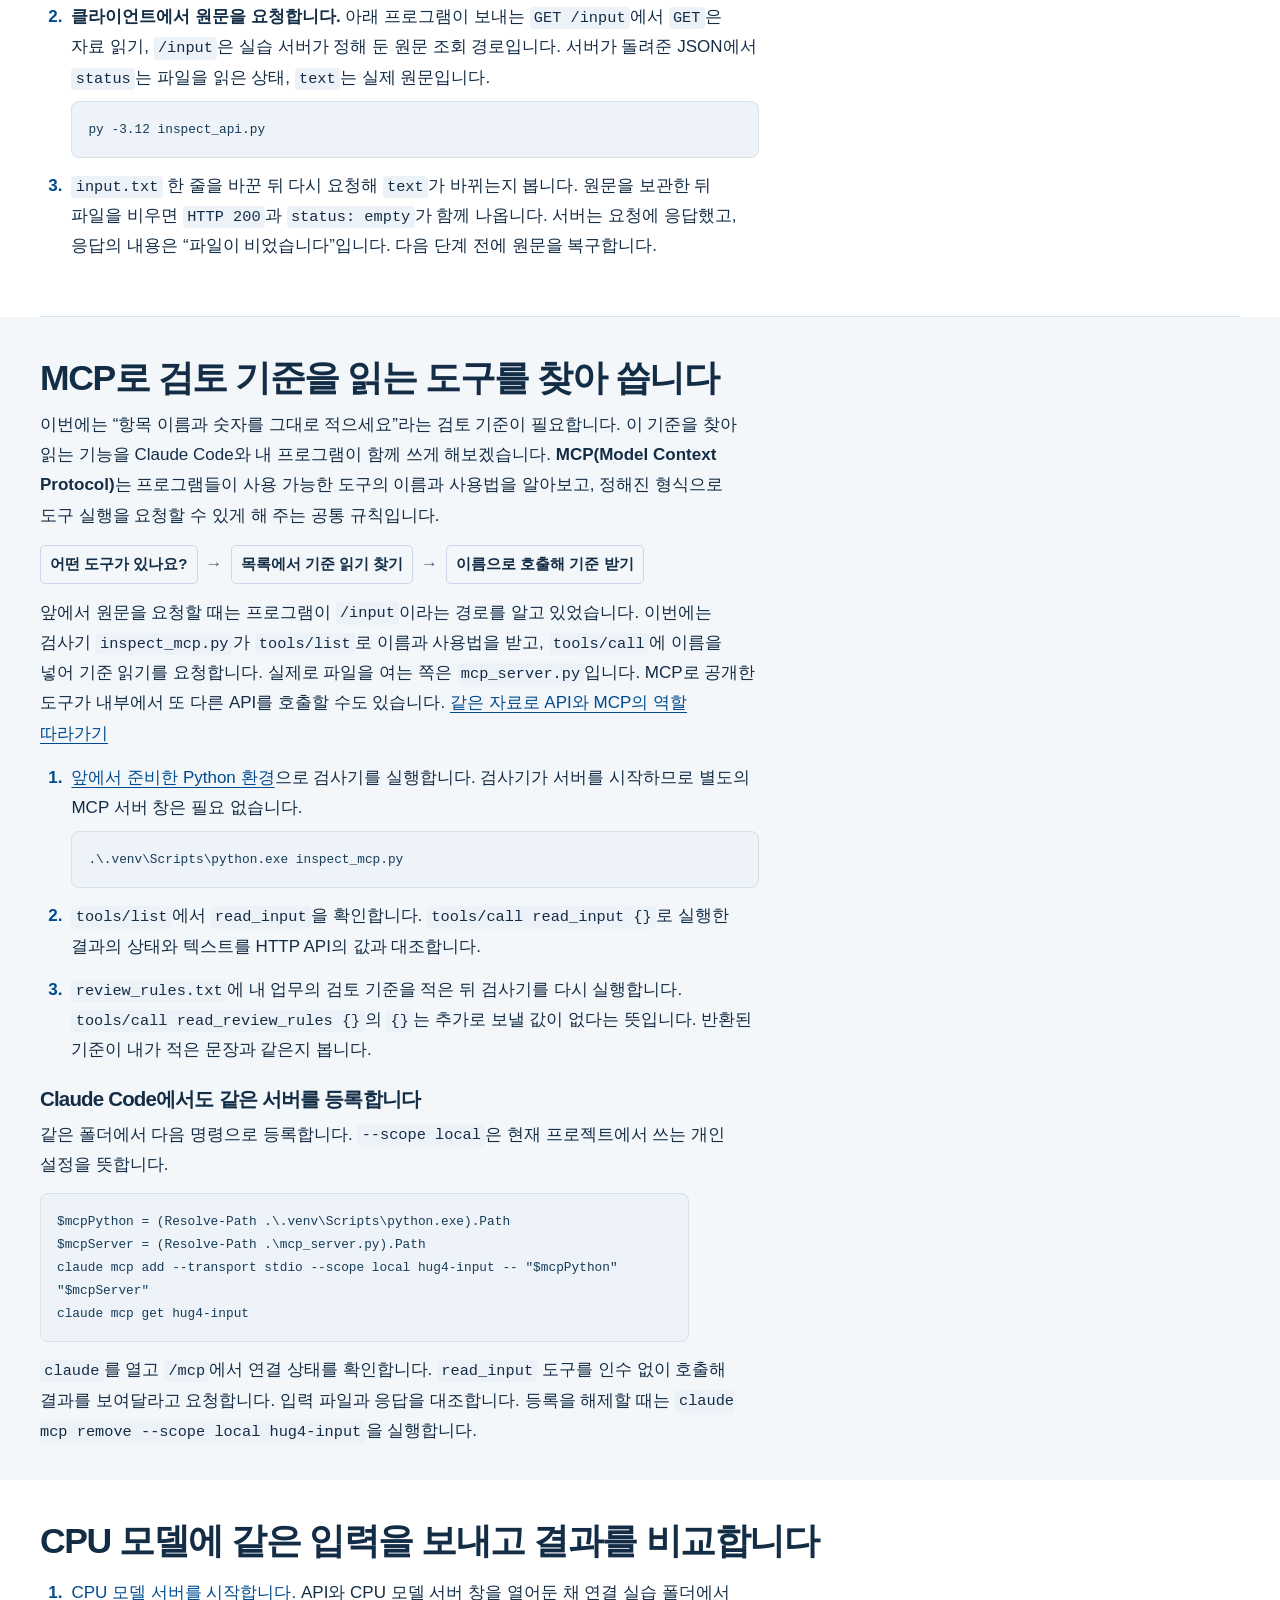
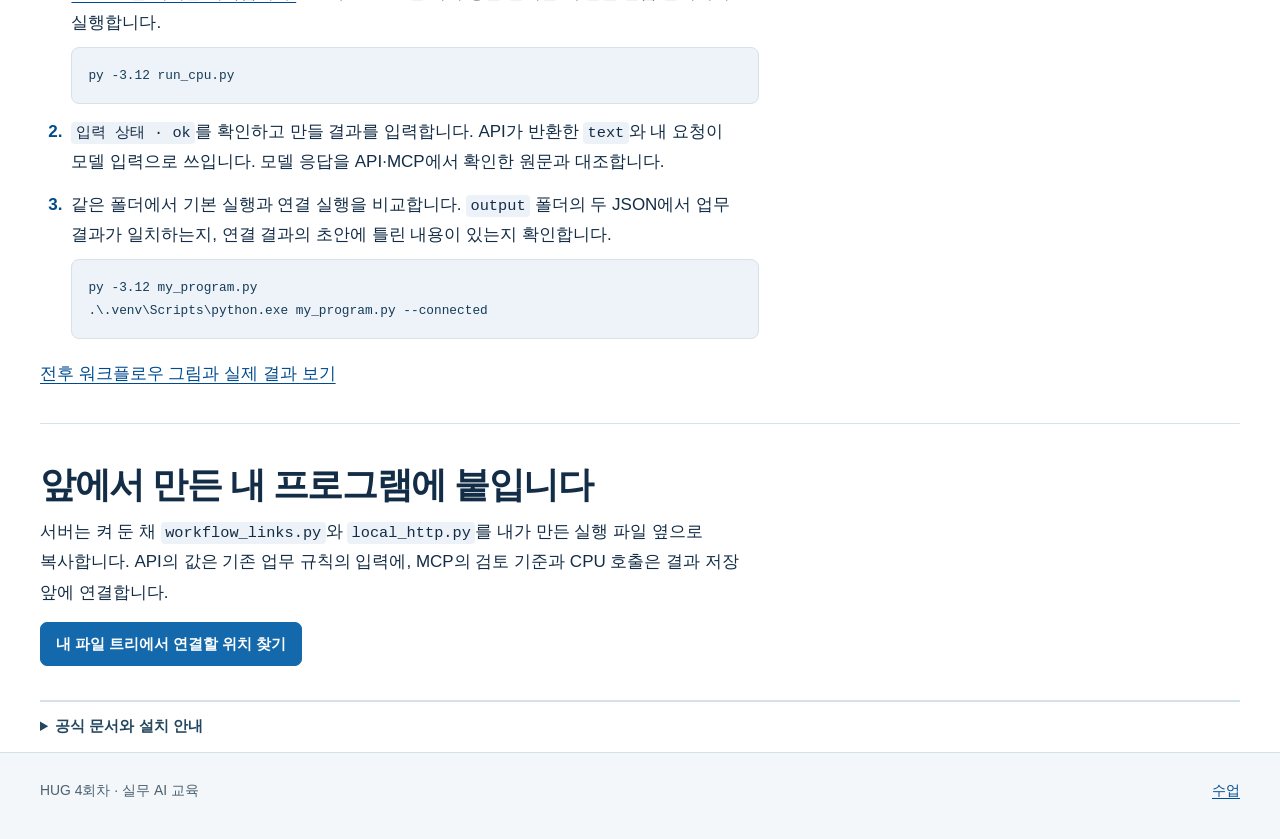
==== commit 7d00492e: "Introduce API and MCP through a beginner workflow before the lab" ====
--- a/docs/local.html
+++ b/docs/local.html
@@ -19,13 +19,14 @@
     <header class="page-title"><div class="wrap">
       <p class="kicker">15:35–16:25 · 연결 실습</p>
       <h1>내 도구 실행과 연결</h1>
-      <p>API로 읽은 원문을 내 업무 규칙에 넣고, MCP 검토 기준과 처리 결과를 CPU 모델에 전달합니다.</p>
+      <p>‘접수 문서 3건, 검토 대기 5건’을 한 문장으로 정리하려면 원문과 작성 기준이 필요합니다. 내가 만든 프로그램이 두 자료를 가져와 문장 초안을 받아보는 과정을 따라갑니다.</p>
       <nav class="jump" aria-label="실행과 연결 목차"><a href="#install">설치</a><a href="#start">작업 폴더</a><a href="#claude">Claude Code</a><a href="#api">HTTP API</a><a href="#mcp">MCP</a><a href="models.html#cpu">CPU 모델</a><a href="#apply-to-project">내 도구에 붙이기</a></nav>
     </div></header>
 
     <section class="wrap section" id="install">
       <h2>수업 전에 Python과 Claude Code를 설치합니다</h2>
-      <p class="reading">Windows PowerShell에서 아래 명령을 실행합니다. 교재는 Python 3.12를 기준으로 안내합니다. 현재 설치된 도구는 버전 확인부터 합니다.</p>
+      <p class="reading">Python은 <code>.py</code> 파일에 적힌 명령을 실행합니다. Claude Code는 내가 설명한 업무에 맞춰 그 파일을 작성하거나 수정하는 도구입니다. Windows 시작 메뉴에서 <strong>PowerShell</strong>을 열면 명령을 입력할 창이 나옵니다. 글자로 명령을 입력해 프로그램을 쓰는 방식을 <strong>CLI</strong>라고 합니다.</p>
+      <p class="reading"><code>py -3.12 --version</code>과 <code>claude --version</code>으로 설치 여부를 확인합니다. 없는 도구는 Windows 패키지 설치 도구인 <code>winget</code>으로 설치합니다.</p>
       <pre class="reading"><code>winget --version
 winget install --id Python.Python.3.12 --exact --source winget
 winget install --id Anthropic.ClaudeCode --exact --source winget</code></pre>
@@ -40,8 +41,8 @@
       <div class="actions"><a class="btn primary" href="downloads/hug4-connections.zip" download>연결 실습 ZIP 받기</a></div>
       <ol class="lesson-steps reading" id="prepare">
         <li>ZIP을 풀어 <code>api_server.py</code>와 <code>input.txt</code>가 있는 <code>hug4-connections</code> 폴더를 엽니다. 탐색기 주소 표시줄에 <code>powershell</code>을 입력합니다.</li>
-        <li><code>input.txt</code>에 직접 고른 공개 자료나 가상 텍스트를 400자 이내로 쓰고 UTF-8로 저장합니다. 모델에 요청할 결과를 한 문장으로 정합니다.</li>
-        <li><strong>수업 전에 Python 전용 환경을 준비합니다.</strong> 이 폴더에 <code>.venv</code>를 만들고 MCP 라이브러리를 설치합니다.
+        <li><code>input.txt</code>에 내 도구를 처음 시험한 텍스트를 400자 이내로 쓰고 UTF-8로 저장합니다. UTF-8은 한글을 파일에 기록하고 읽을 때 양쪽이 사용할 문자 표기 방식입니다.</li>
+        <li><strong>수업 전에 실습 전용 Python 환경을 준비합니다.</strong> 첫 줄은 실습용 Python과 추가 기능을 둘 <code>.venv</code> 폴더를 만듭니다. 둘째 줄은 그 폴더의 Python을 써서 <code>requirements.txt</code>에 적힌 추가 기능을 설치합니다.
           <pre><code>py -3.12 -m venv .venv
 .\.venv\Scripts\python.exe -m pip install -r requirements.txt</code></pre></li>
       </ol>
@@ -56,7 +57,7 @@
             <p>로그인이 필요하면 <code>claude auth login</code>을 실행해 공식 로그인 화면에서 본인 Team 계정을 선택합니다. 연결을 해제하려면 <code>claude auth logout</code>을 실행합니다.</p>
           </li>
           <li><strong>내 프로젝트를 만드는 세션을 엽니다.</strong> 작업 폴더에서 <code>claude</code>를 실행하고, 어떤 입력을 넣어 어떤 결과를 낼지 설명합니다.</li>
-          <li><strong>명령형 호출로 응답을 읽습니다.</strong> 같은 공개 텍스트로 요청을 만든 뒤 결과를 JSON으로 받습니다.
+          <li><strong>한 번 요청하고 결과를 받습니다.</strong> 프로그램도 답을 읽을 수 있게 JSON 형식을 지정합니다. JSON은 항목 이름과 그 값을 짝지어 쓰는 데이터 형식입니다.
             <pre><code>$sourceText = Get-Content -LiteralPath .\input.txt -Raw -Encoding UTF8
 $instruction = Read-Host '이 입력으로 만들 결과를 적으세요'
 $taskPrompt = $instruction + [Environment]::NewLine + $sourceText
@@ -78,26 +79,30 @@
     </section></div>
 
     <section class="wrap section" id="api">
-      <h2>만든 HTTP API를 호출합니다</h2>
-      <p class="reading"><code>api_server.py</code>는 <code>GET /input</code> 요청을 받아 <code>input.txt</code>의 상태와 텍스트를 JSON으로 돌려줍니다. 하나의 PowerShell에 서버를 열고, 같은 폴더의 다른 PowerShell에서 요청을 보냅니다.</p>
+      <h2>API로 업무 원문을 요청합니다</h2>
+      <p class="reading">평소에는 내가 파일을 열고 문장을 복사했습니다. 이번에는 내 프로그램이 다른 프로그램에 “현재 원문을 주세요”라고 요청합니다. <strong>어떤 기능을 어떻게 요청하면 어떤 결과를 받는지 정해 둔 약속</strong>을 API라고 합니다. 이 실습은 HTTP라는 통신 규칙으로 요청을 보냅니다.</p>
+      <p class="reading">요청을 보내는 프로그램이 <strong>클라이언트</strong>, 요청을 기다렸다가 처리해 주는 프로그램이 <strong>서버</strong>입니다. 여기서는 둘 다 내 PC에서 실행합니다. 요청을 받을 프로그램을 첫 창에서 계속 켜 두고, 둘째 창에서 요청을 보냅니다.</p>
+      <div class="diagram" aria-label="입력 API에서 원문을 받는 순서"><b>내 프로그램이 원문을 요청</b><span aria-hidden="true">→</span><b>서버가 input.txt 읽기</b><span aria-hidden="true">→</span><b>내 프로그램이 원문을 받음</b></div>
       <ol class="lesson-steps reading">
-        <li><strong>서버를 켭니다.</strong> <code>http://127.0.0.1:8766/input</code>이 표시되면 내 프로그램의 연결 검증을 시작할 때까지 이 창을 열어 둡니다.
+        <li><strong>서버를 켭니다.</strong> 표시된 주소 <code>http://127.0.0.1:8766/input</code>에서 <code>127.0.0.1</code>은 내 PC, <code>8766</code>은 그 PC에서 요청을 받을 프로그램을 찾는 번호(포트)입니다. 연결 실습 동안 이 창을 열어 둡니다.
           <pre><code>py -3.12 api_server.py</code></pre></li>
-        <li><strong>클라이언트를 실행합니다.</strong> HTTP 상태와 응답 본문의 <code>status</code>를 각각 봅니다. <code>status: ok</code>이면 <code>text</code>에 내 입력이 들어 있습니다.
+        <li><strong>클라이언트에서 원문을 요청합니다.</strong> 아래 프로그램이 보내는 <code>GET /input</code>에서 <code>GET</code>은 자료 읽기, <code>/input</code>은 실습 서버가 정해 둔 원문 조회 경로입니다. 서버가 돌려준 JSON에서 <code>status</code>는 파일을 읽은 상태, <code>text</code>는 실제 원문입니다.
           <pre><code>py -3.12 inspect_api.py</code></pre></li>
-        <li><code>input.txt</code> 한 줄을 바꾸고 다시 호출합니다. 입력을 비웠을 때는 HTTP 200과 <code>status: empty</code>를 확인합니다. 다음 단계 전에 입력을 복구합니다.</li>
+        <li><code>input.txt</code> 한 줄을 바꾼 뒤 다시 요청해 <code>text</code>가 바뀌는지 봅니다. 원문을 보관한 뒤 파일을 비우면 <code>HTTP 200</code>과 <code>status: empty</code>가 함께 나옵니다. 서버는 요청에 응답했고, 응답의 내용은 “파일이 비었습니다”입니다. 다음 단계 전에 원문을 복구합니다.</li>
       </ol>
     </section>
 
     <div class="paper"><section class="wrap section" id="mcp">
-      <h2>MCP에서 업무 원문과 검토 기준을 구분합니다</h2>
-      <p class="reading"><code>mcp_server.py</code>는 원문을 읽는 도구와 검토 기준을 읽는 도구를 제공합니다. <code>inspect_mcp.py</code>가 표준 입출력으로 연결해 <code>tools/list</code>로 이름과 규격을 받고, <code>tools/call</code>로 도구를 실행합니다.</p>
+      <h2>MCP로 검토 기준을 읽는 도구를 찾아 씁니다</h2>
+      <p class="reading">이번에는 “항목 이름과 숫자를 그대로 적으세요”라는 검토 기준이 필요합니다. 이 기준을 찾아 읽는 기능을 Claude Code와 내 프로그램이 함께 쓰게 해보겠습니다. <strong>MCP(Model Context Protocol)</strong>는 프로그램들이 사용 가능한 도구의 이름과 사용법을 알아보고, 정해진 형식으로 도구 실행을 요청할 수 있게 해 주는 공통 규칙입니다.</p>
+      <div class="diagram" aria-label="MCP로 검토 기준을 요청하는 순서"><b>어떤 도구가 있나요?</b><span aria-hidden="true">→</span><b>목록에서 기준 읽기 찾기</b><span aria-hidden="true">→</span><b>이름으로 호출해 기준 받기</b></div>
+      <p class="reading">앞에서 원문을 요청할 때는 프로그램이 <code>/input</code>이라는 경로를 알고 있었습니다. 이번에는 검사기 <code>inspect_mcp.py</code>가 <code>tools/list</code>로 이름과 사용법을 받고, <code>tools/call</code>에 이름을 넣어 기준 읽기를 요청합니다. 실제로 파일을 여는 쪽은 <code>mcp_server.py</code>입니다. MCP로 공개한 도구가 내부에서 또 다른 API를 호출할 수도 있습니다. <a href="index.html#connection-principles">같은 자료로 API와 MCP의 역할 따라가기</a></p>
       <ol class="lesson-steps reading">
         <li><a href="#start">앞에서 준비한 Python 환경</a>으로 검사기를 실행합니다. 검사기가 서버를 시작하므로 별도의 MCP 서버 창은 필요 없습니다.
           <pre><code>.\.venv\Scripts\python.exe inspect_mcp.py</code></pre>
         </li>
         <li><code>tools/list</code>에서 <code>read_input</code>을 확인합니다. <code>tools/call read_input {}</code>로 실행한 결과의 상태와 텍스트를 HTTP API의 값과 대조합니다.</li>
-        <li><code>review_rules.txt</code>에 내 업무의 검토 기준을 적은 뒤 <code>tools/call read_review_rules {}</code>의 결과와 대조합니다. 내 프로그램에서는 이 기준을 CPU 모델에 전달합니다.</li>
+        <li><code>review_rules.txt</code>에 내 업무의 검토 기준을 적은 뒤 검사기를 다시 실행합니다. <code>tools/call read_review_rules {}</code>의 <code>{}</code>는 추가로 보낼 값이 없다는 뜻입니다. 반환된 기준이 내가 적은 문장과 같은지 봅니다.</li>
       </ol>
       <h3>Claude Code에서도 같은 서버를 등록합니다</h3>
       <p class="reading">같은 폴더에서 다음 명령으로 등록합니다. <code>--scope local</code>은 현재 프로젝트에서 쓰는 개인 설정을 뜻합니다.</p>
@@ -131,7 +136,7 @@
         <ul>
           <li>설치 · <a href="https://www.python.org/downloads/windows/">Windows용 Python</a> · <a href="https://docs.python.org/3.12/library/venv.html">Python 전용 실행 환경</a> · <a href="https://git-scm.com/install/windows">Git for Windows</a></li>
           <li>Claude Code · <a href="https://code.claude.com/docs/en/setup">Windows 설치</a> · <a href="https://support.claude.com/en/articles/11845131-use-claude-code-with-your-team-or-enterprise-plan">Team 계정 연결</a> · <a href="https://code.claude.com/docs/en/cli-reference">CLI 명령과 옵션</a></li>
-          <li>MCP · <a href="https://modelcontextprotocol.io/docs/learn/architecture">MCP 아키텍처</a> · <a href="https://code.claude.com/docs/en/mcp">Claude Code의 MCP 연결</a></li>
+          <li>프로그램 연결 · <a href="https://developer.mozilla.org/en-US/docs/Glossary/API">API의 뜻</a> · <a href="https://modelcontextprotocol.io/docs/learn/architecture">MCP의 구성과 도구 호출</a> · <a href="https://code.claude.com/docs/en/mcp">Claude Code의 MCP 연결</a></li>
         </ul>
       </details>
     </div>
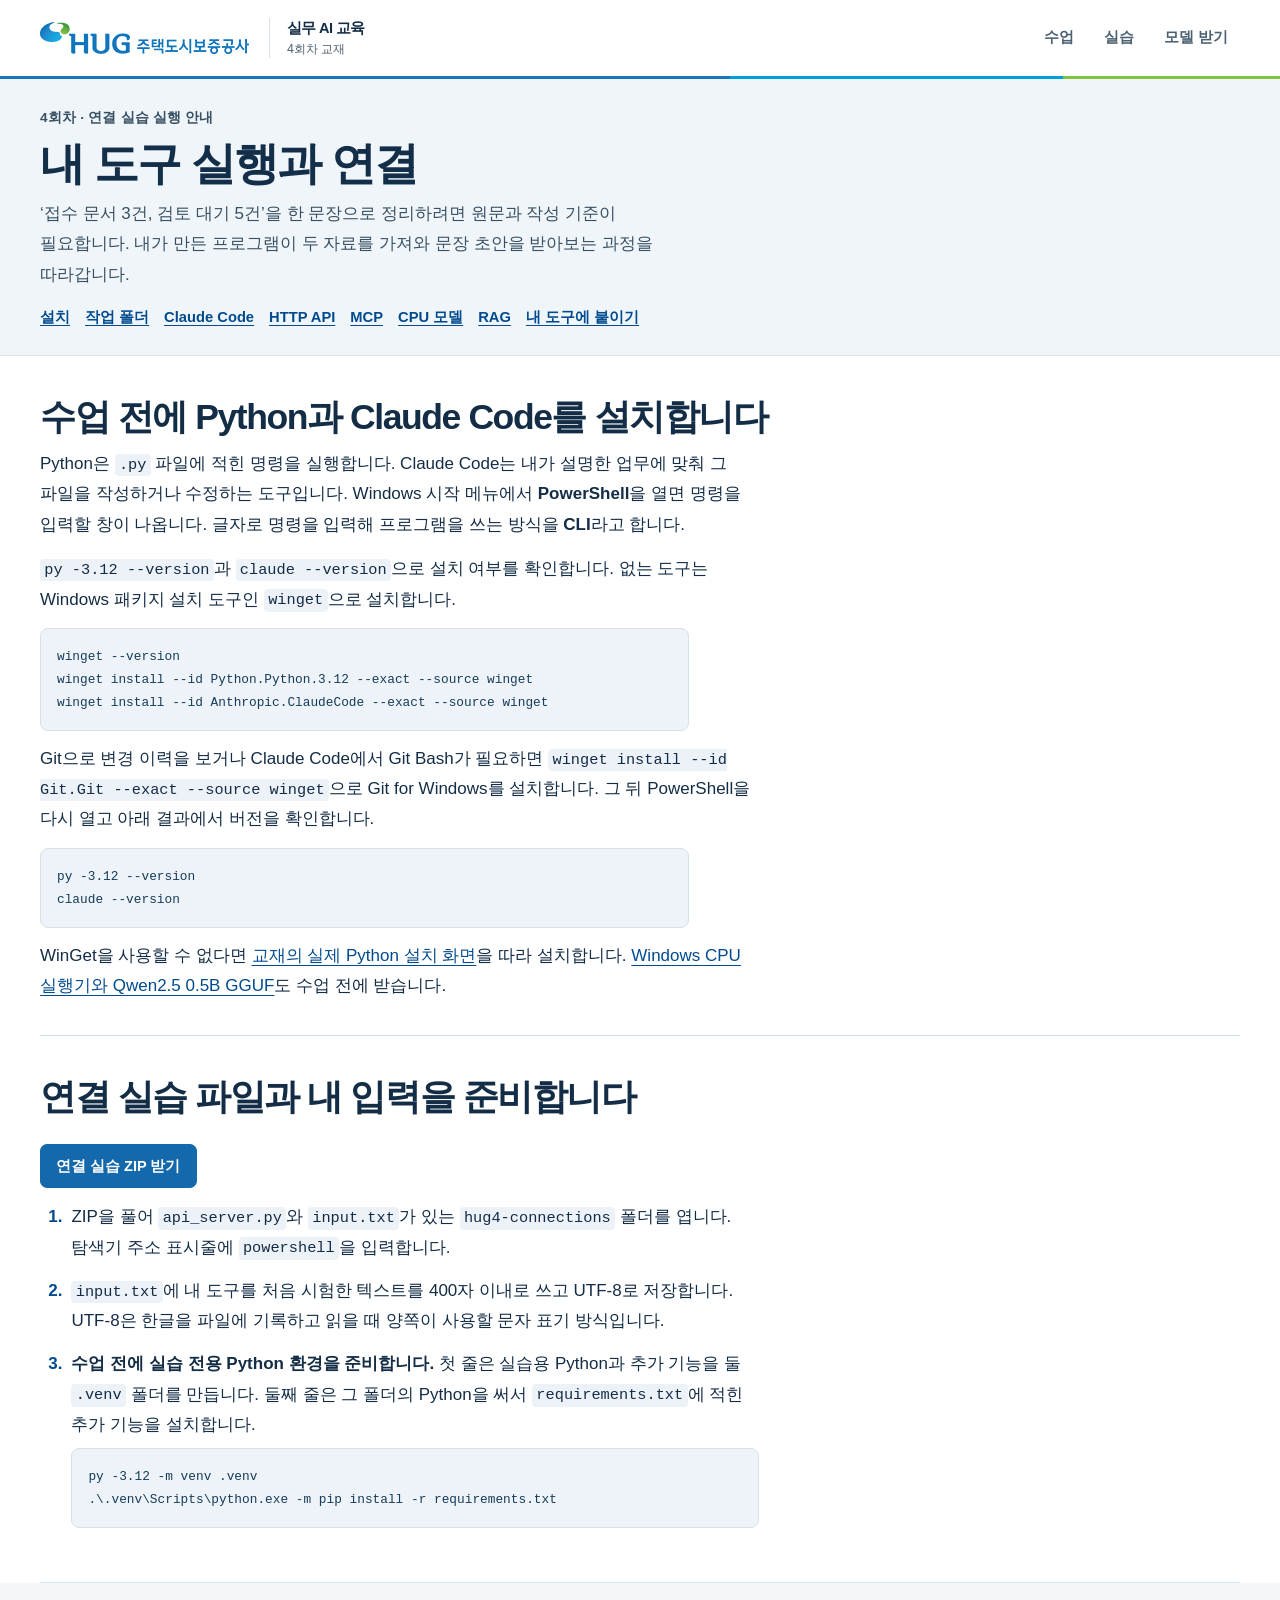
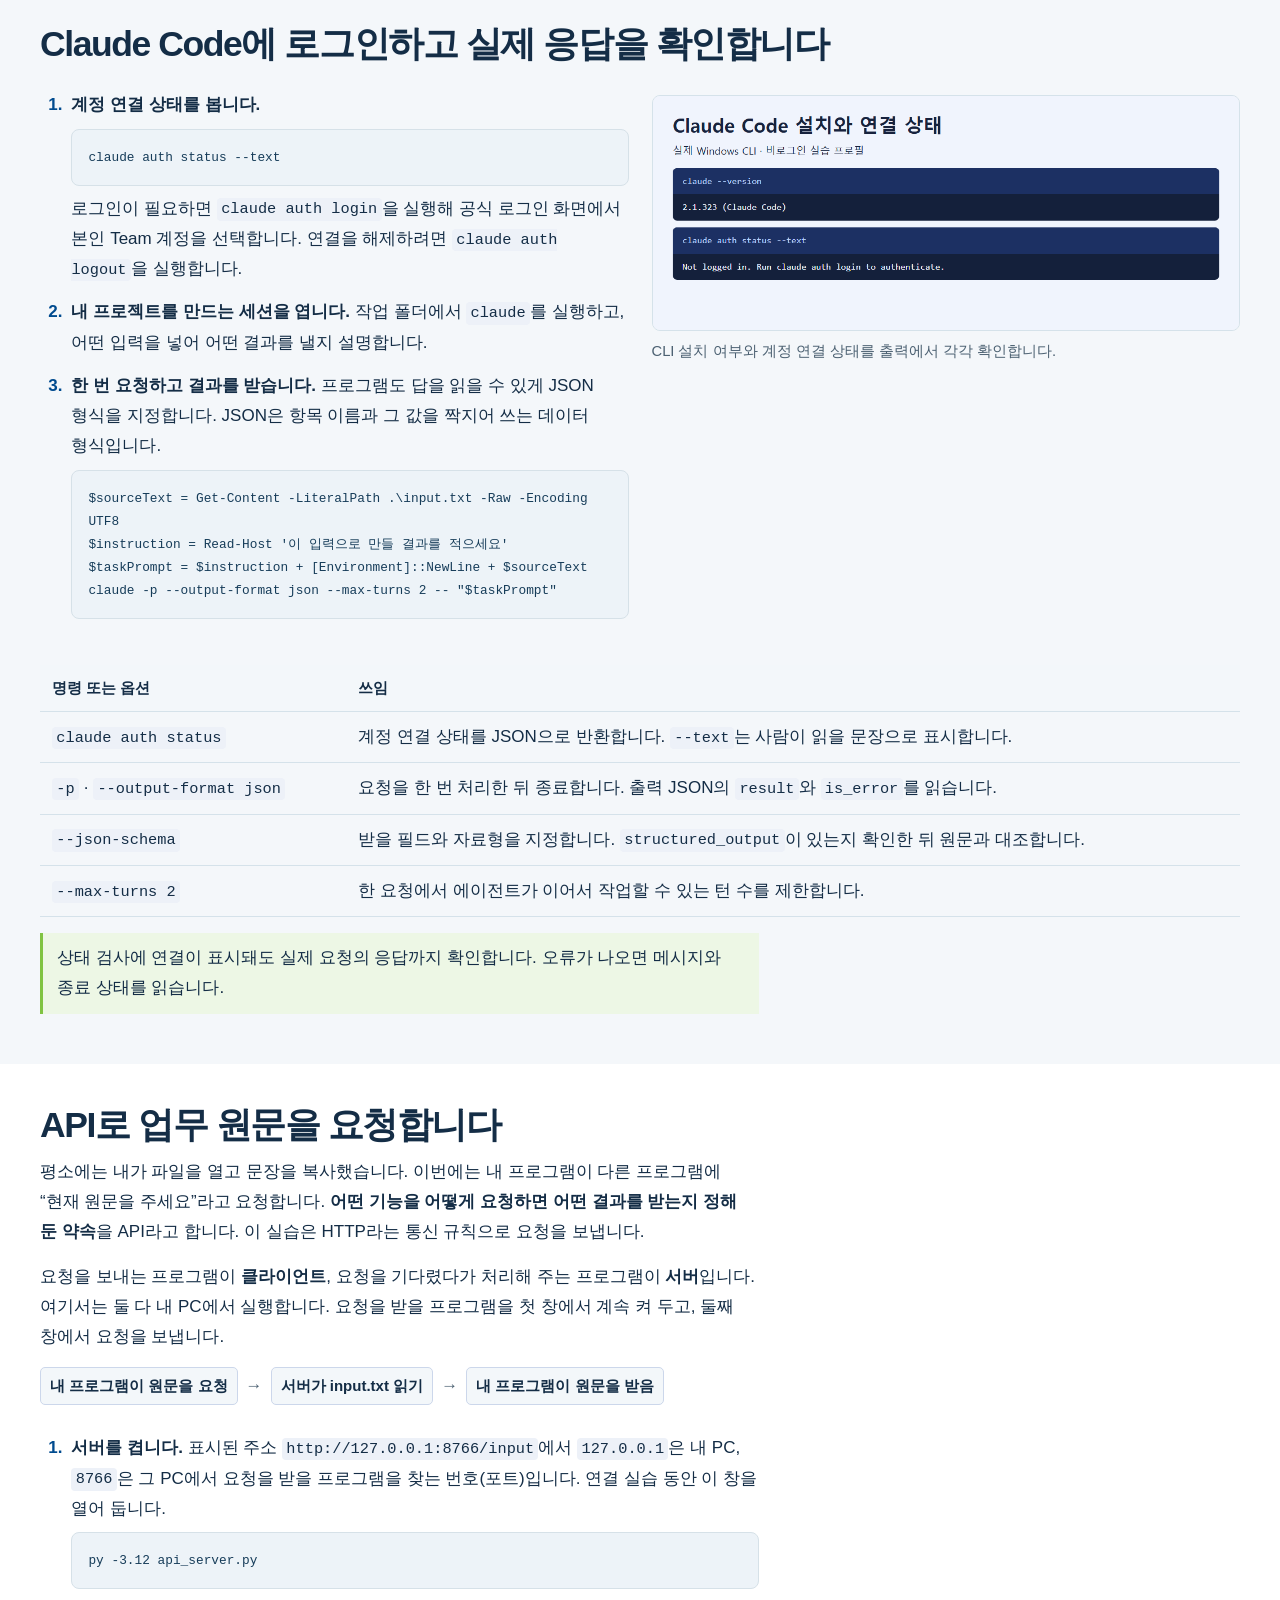
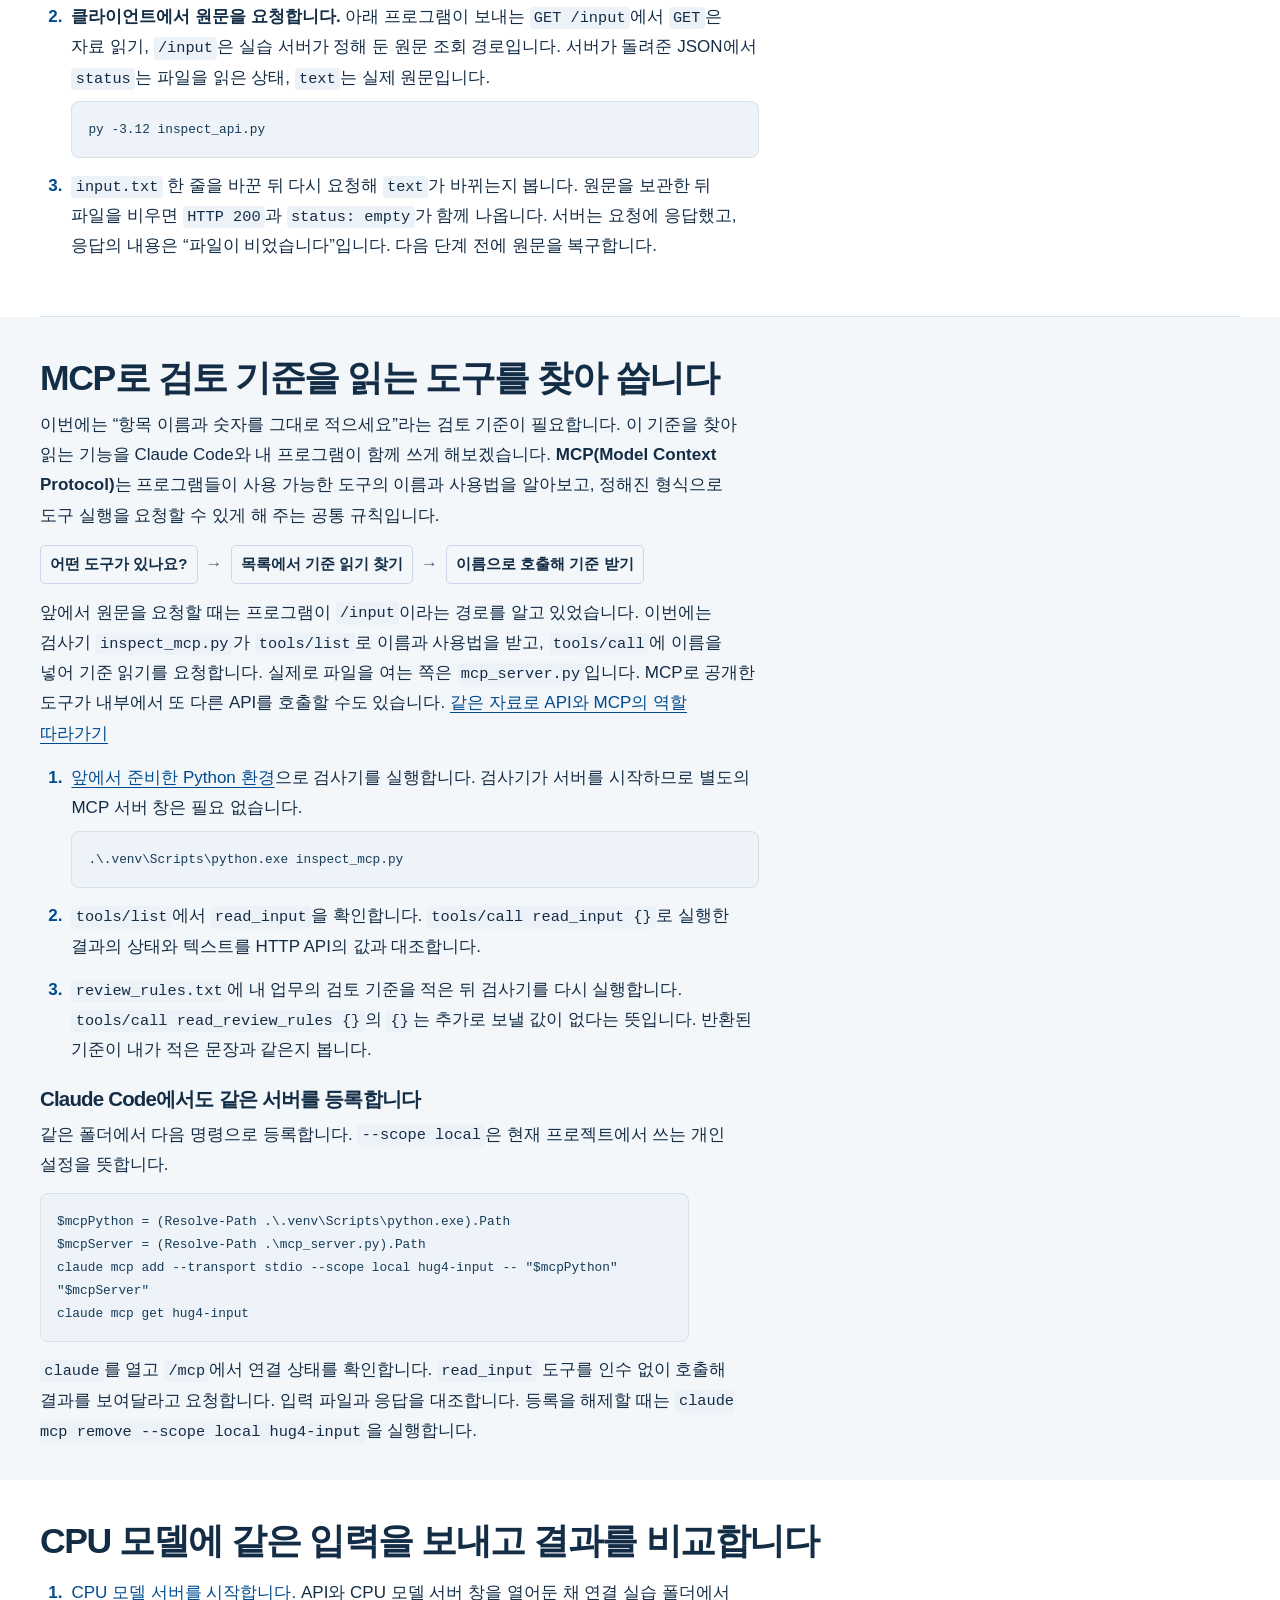
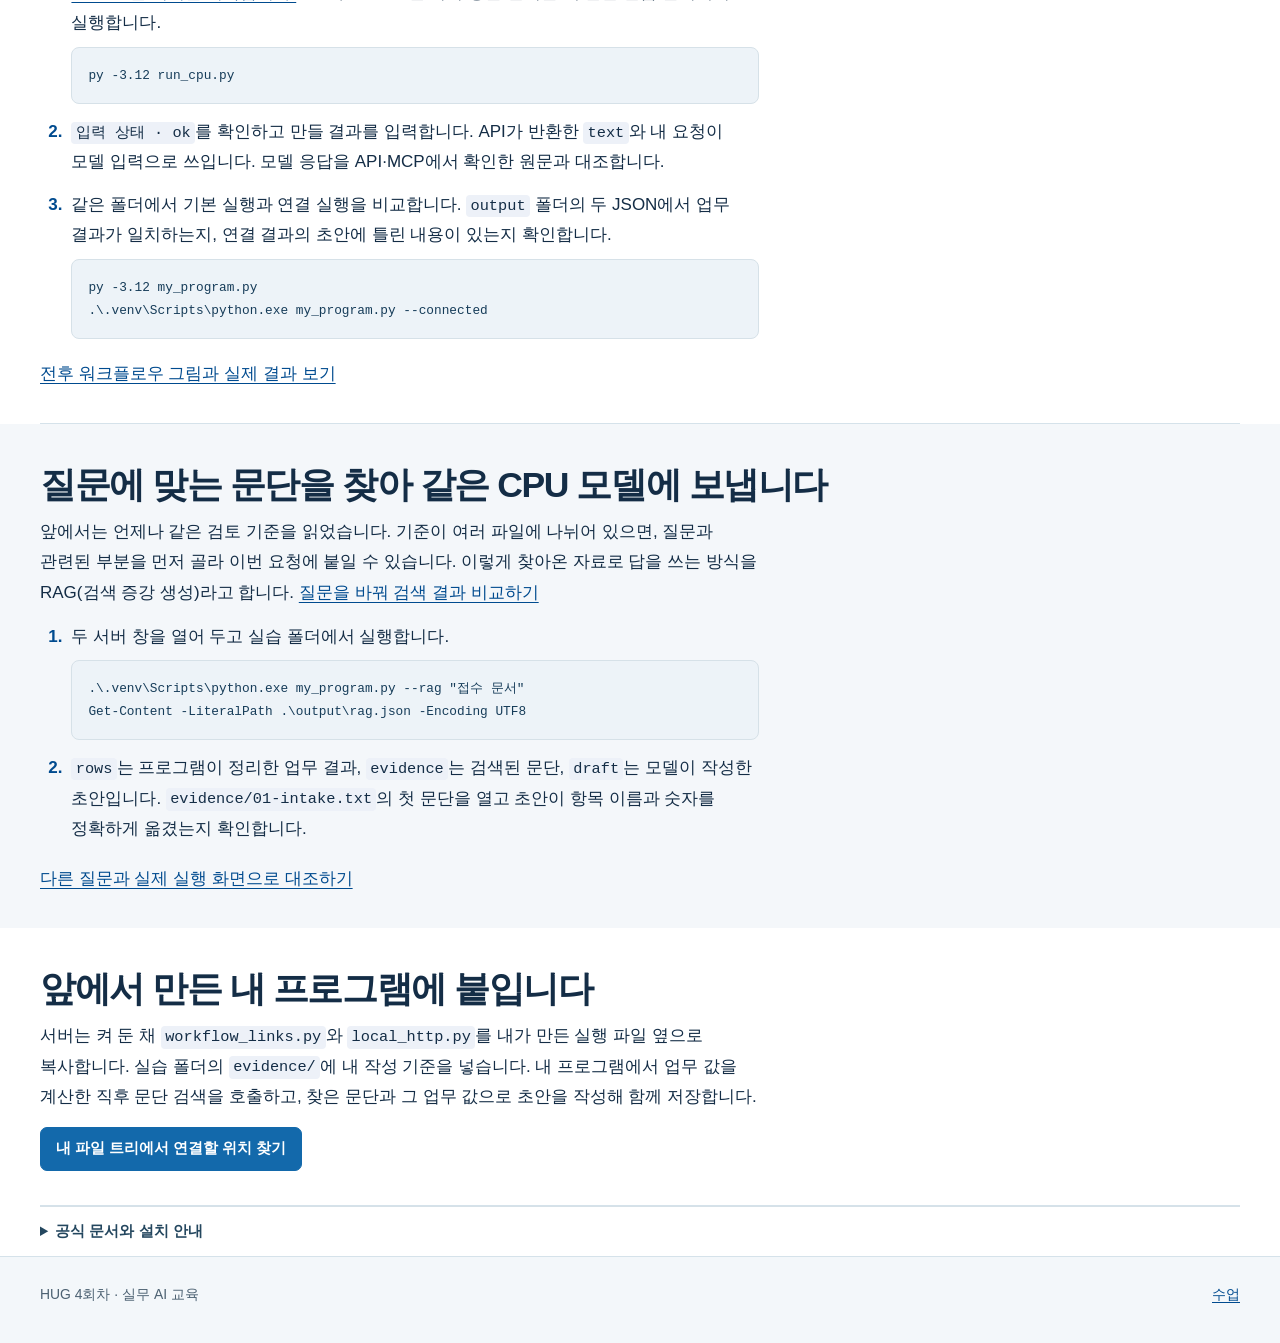
==== commit 4af1d99d: "Teach retrieval-augmented drafting inside each learner's workflow" ====
--- a/docs/local.html
+++ b/docs/local.html
@@ -3,7 +3,7 @@
 <head>
   <meta charset="utf-8">
   <meta name="viewport" content="width=device-width,initial-scale=1">
-  <meta name="description" content="허그 4회차 연결 실습. Python과 Claude Code를 설치하고 자기 입력으로 HTTP API, MCP, CPU 모델을 차례로 실행합니다.">
+  <meta name="description" content="허그 4회차 연결 실습. Python과 Claude Code를 설치하고 내 프로그램에 입력 API, MCP 문서 검색, CPU 모델 초안 생성을 연결합니다.">
   <title>내 도구 실행과 연결 · HUG 4회차</title>
   <link rel="stylesheet" href="assets/site.css">
 </head>
@@ -17,10 +17,10 @@
   </header>
   <main id="main">
     <header class="page-title"><div class="wrap">
-      <p class="kicker">15:35–16:25 · 연결 실습</p>
+      <p class="kicker">4회차 · 연결 실습 실행 안내</p>
       <h1>내 도구 실행과 연결</h1>
       <p>‘접수 문서 3건, 검토 대기 5건’을 한 문장으로 정리하려면 원문과 작성 기준이 필요합니다. 내가 만든 프로그램이 두 자료를 가져와 문장 초안을 받아보는 과정을 따라갑니다.</p>
-      <nav class="jump" aria-label="실행과 연결 목차"><a href="#install">설치</a><a href="#start">작업 폴더</a><a href="#claude">Claude Code</a><a href="#api">HTTP API</a><a href="#mcp">MCP</a><a href="models.html#cpu">CPU 모델</a><a href="#apply-to-project">내 도구에 붙이기</a></nav>
+      <nav class="jump" aria-label="실행과 연결 목차"><a href="#install">설치</a><a href="#start">작업 폴더</a><a href="#claude">Claude Code</a><a href="#api">HTTP API</a><a href="#mcp">MCP</a><a href="models.html#cpu">CPU 모델</a><a href="#local-rag">RAG</a><a href="#apply-to-project">내 도구에 붙이기</a></nav>
     </div></header>
 
     <section class="wrap section" id="install">
@@ -125,9 +125,20 @@
       </ol>
       <p class="reading"><a href="index.html#connection-check">전후 워크플로우 그림과 실제 결과 보기</a></p>
     </section>
+    <div class="paper"><section class="wrap section" id="local-rag">
+      <h2>질문에 맞는 문단을 찾아 같은 CPU 모델에 보냅니다</h2>
+      <p class="reading">앞에서는 언제나 같은 검토 기준을 읽었습니다. 기준이 여러 파일에 나뉘어 있으면, 질문과 관련된 부분을 먼저 골라 이번 요청에 붙일 수 있습니다. 이렇게 찾아온 자료로 답을 쓰는 방식을 RAG(검색 증강 생성)라고 합니다. <a href="index.html#rag">질문을 바꿔 검색 결과 비교하기</a></p>
+      <ol class="lesson-steps reading">
+        <li>두 서버 창을 열어 두고 실습 폴더에서 실행합니다.
+          <pre><code>.\.venv\Scripts\python.exe my_program.py --rag "접수 문서"
+Get-Content -LiteralPath .\output\rag.json -Encoding UTF8</code></pre></li>
+        <li><code>rows</code>는 프로그램이 정리한 업무 결과, <code>evidence</code>는 검색된 문단, <code>draft</code>는 모델이 작성한 초안입니다. <code>evidence/01-intake.txt</code>의 첫 문단을 열고 초안이 항목 이름과 숫자를 정확하게 옮겼는지 확인합니다.</li>
+      </ol>
+      <p class="reading"><a href="index.html#rag-lab">다른 질문과 실제 실행 화면으로 대조하기</a></p>
+    </section></div>
     <section class="wrap section" id="apply-to-project">
       <h2>앞에서 만든 내 프로그램에 붙입니다</h2>
-      <p class="reading">서버는 켜 둔 채 <code>workflow_links.py</code>와 <code>local_http.py</code>를 내가 만든 실행 파일 옆으로 복사합니다. API의 값은 기존 업무 규칙의 입력에, MCP의 검토 기준과 CPU 호출은 결과 저장 앞에 연결합니다.</p>
+      <p class="reading">서버는 켜 둔 채 <code>workflow_links.py</code>와 <code>local_http.py</code>를 내가 만든 실행 파일 옆으로 복사합니다. 실습 폴더의 <code>evidence/</code>에 내 작성 기준을 넣습니다. 내 프로그램에서 업무 값을 계산한 직후 문단 검색을 호출하고, 찾은 문단과 그 업무 값으로 초안을 작성해 함께 저장합니다.</p>
       <p class="reading"><a class="btn primary" href="index.html#integrate">내 파일 트리에서 연결할 위치 찾기</a></p>
     </section>
     <div class="wrap">
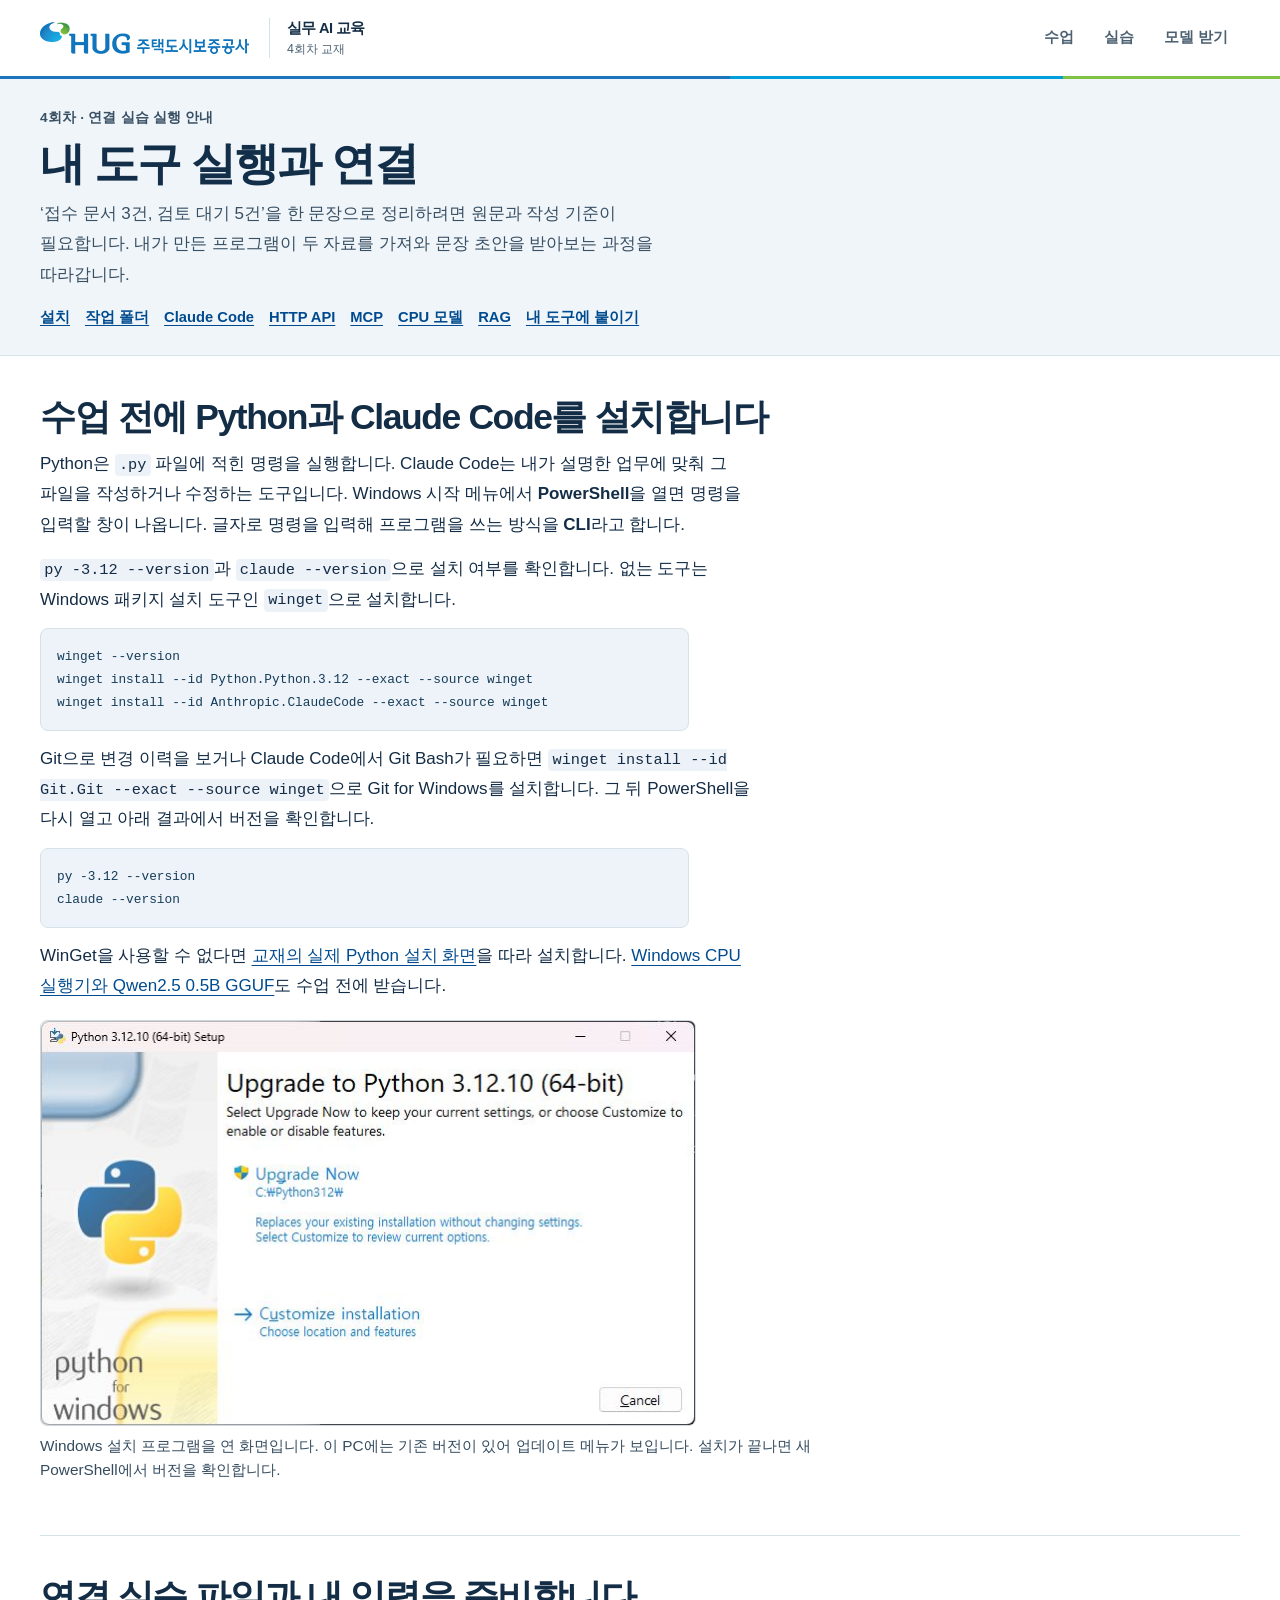
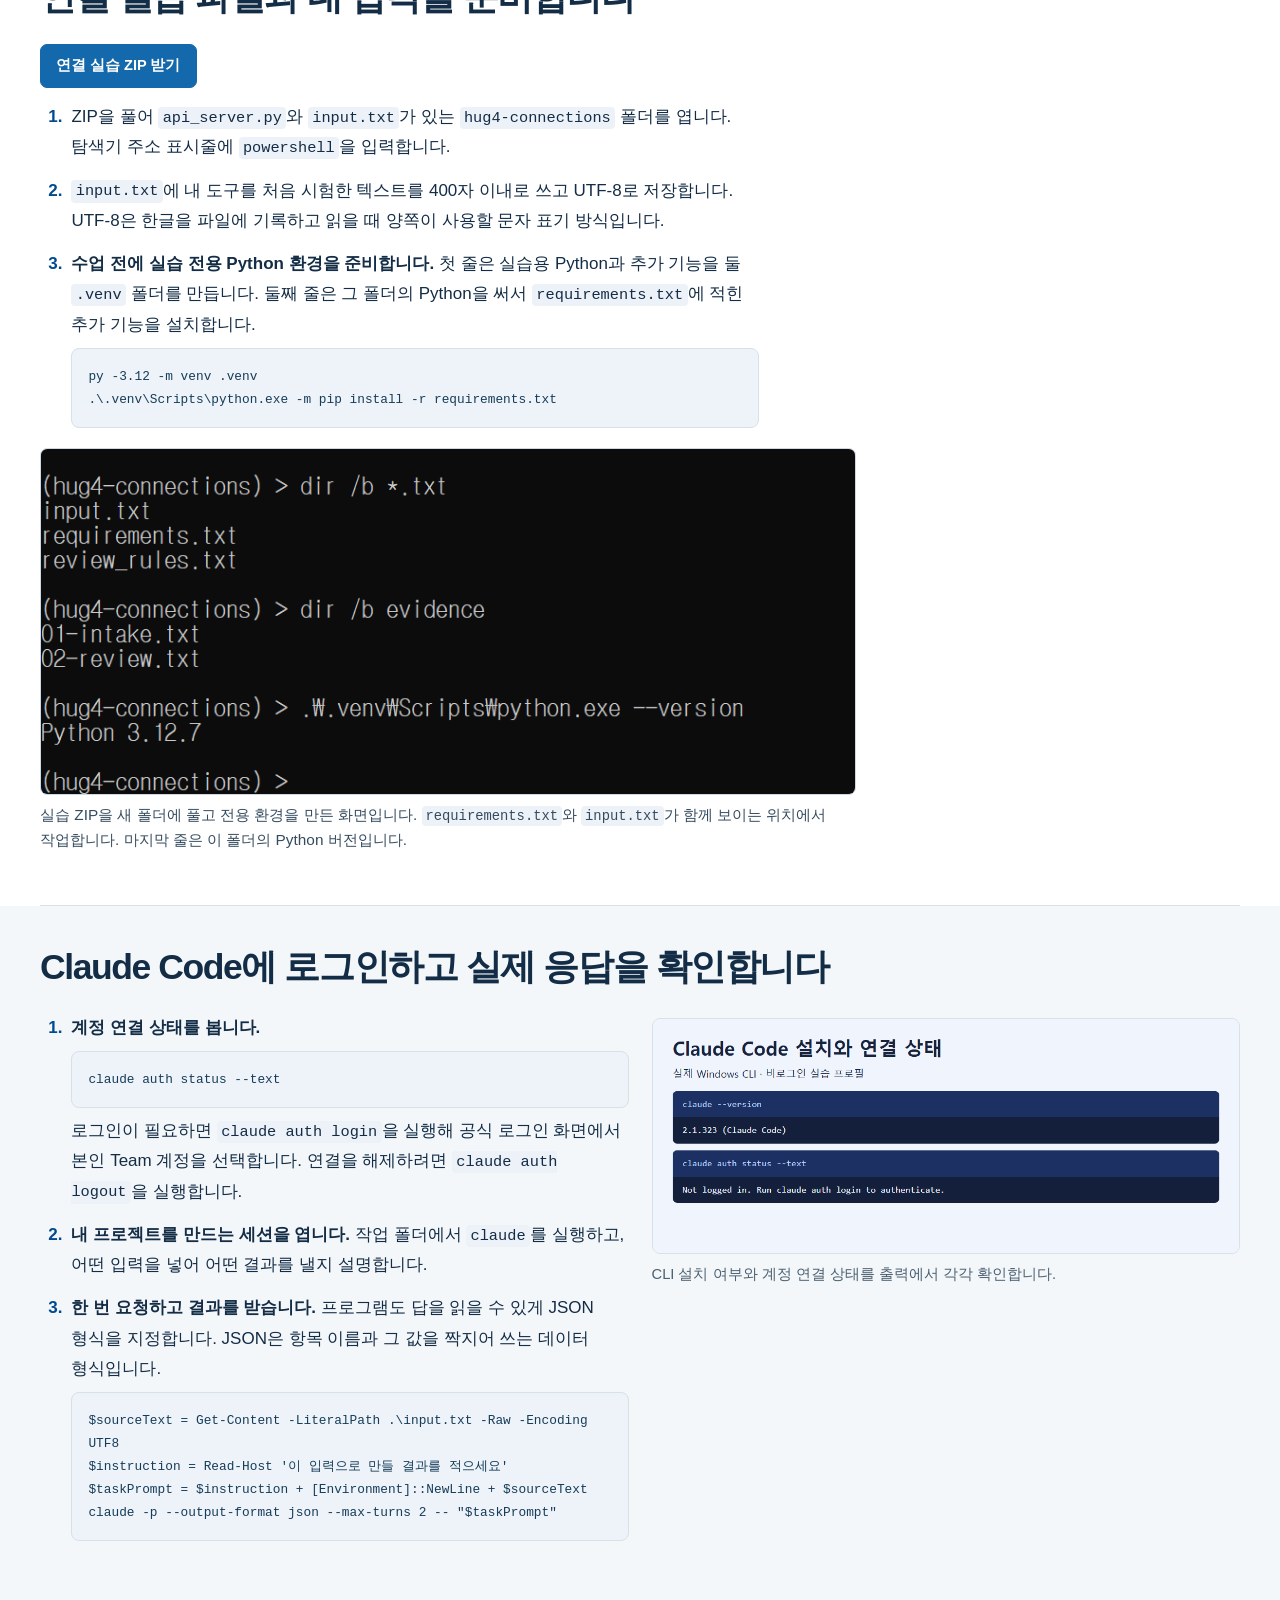
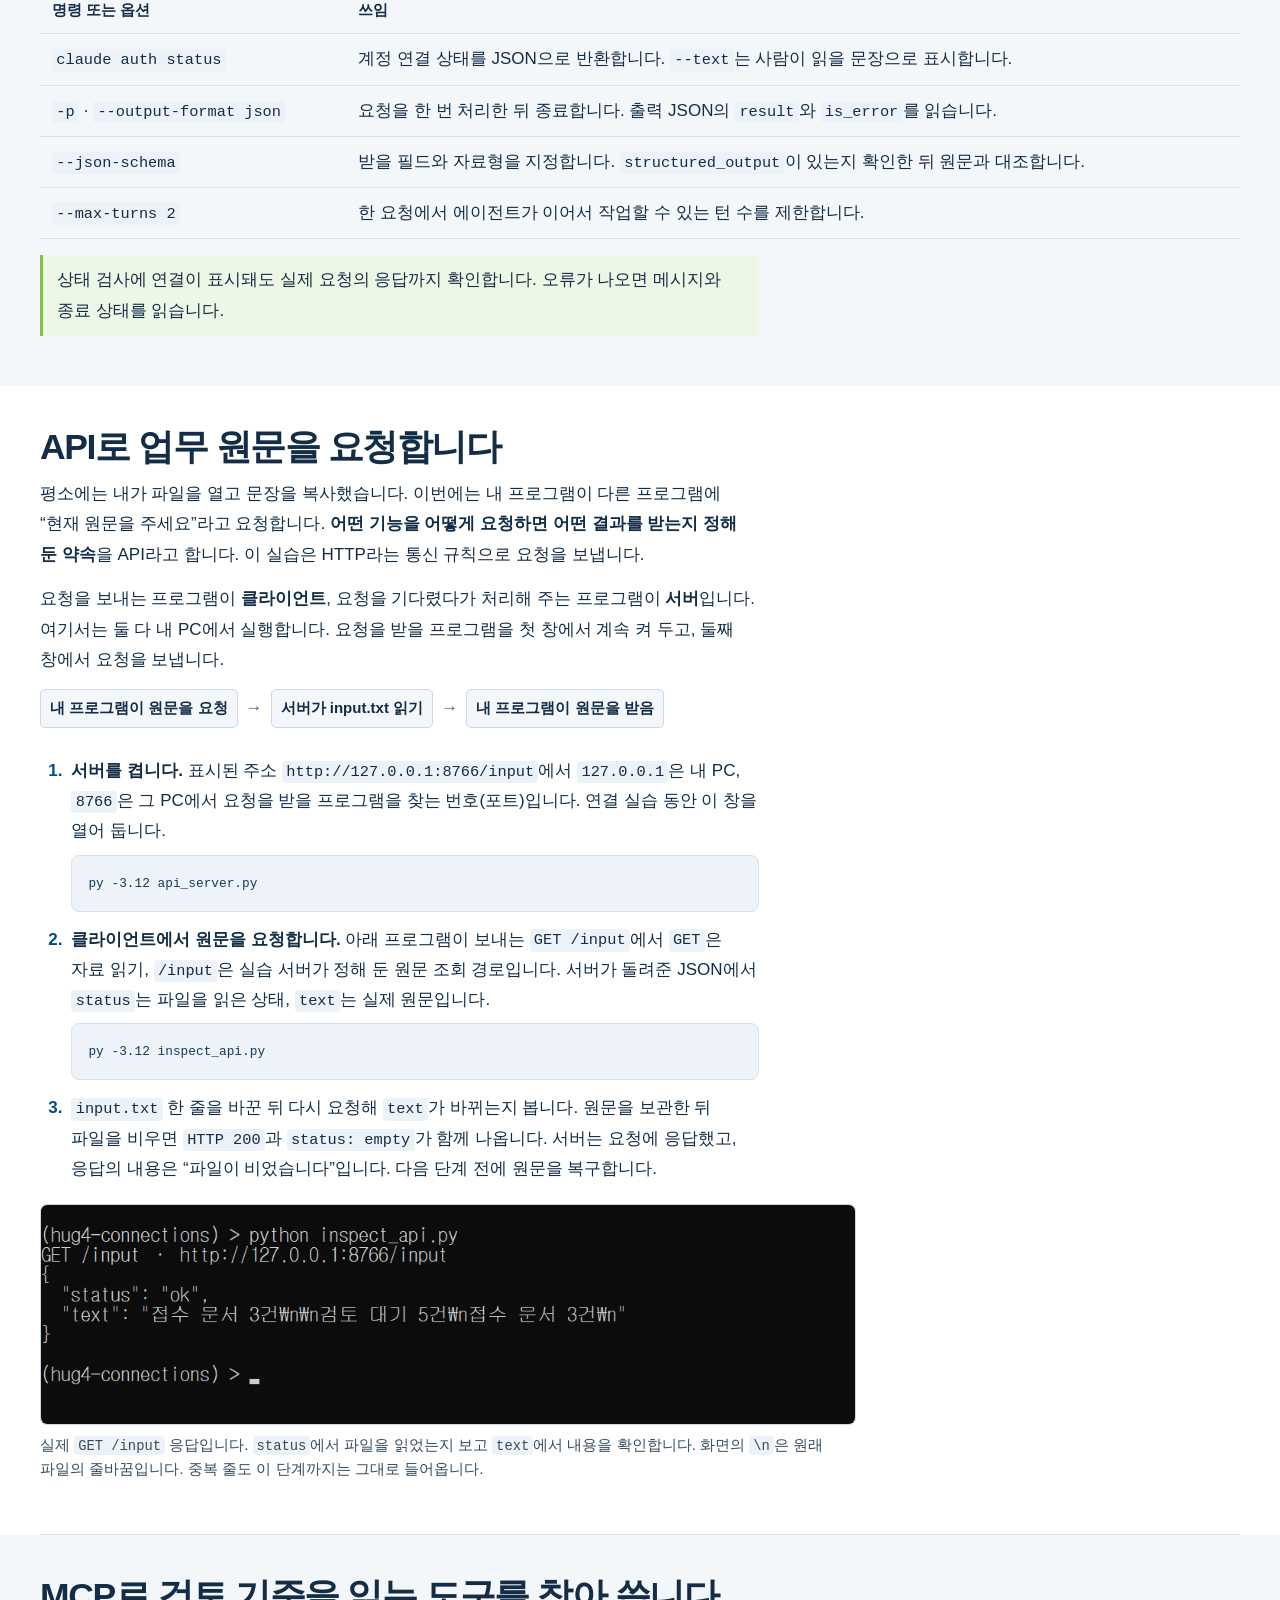
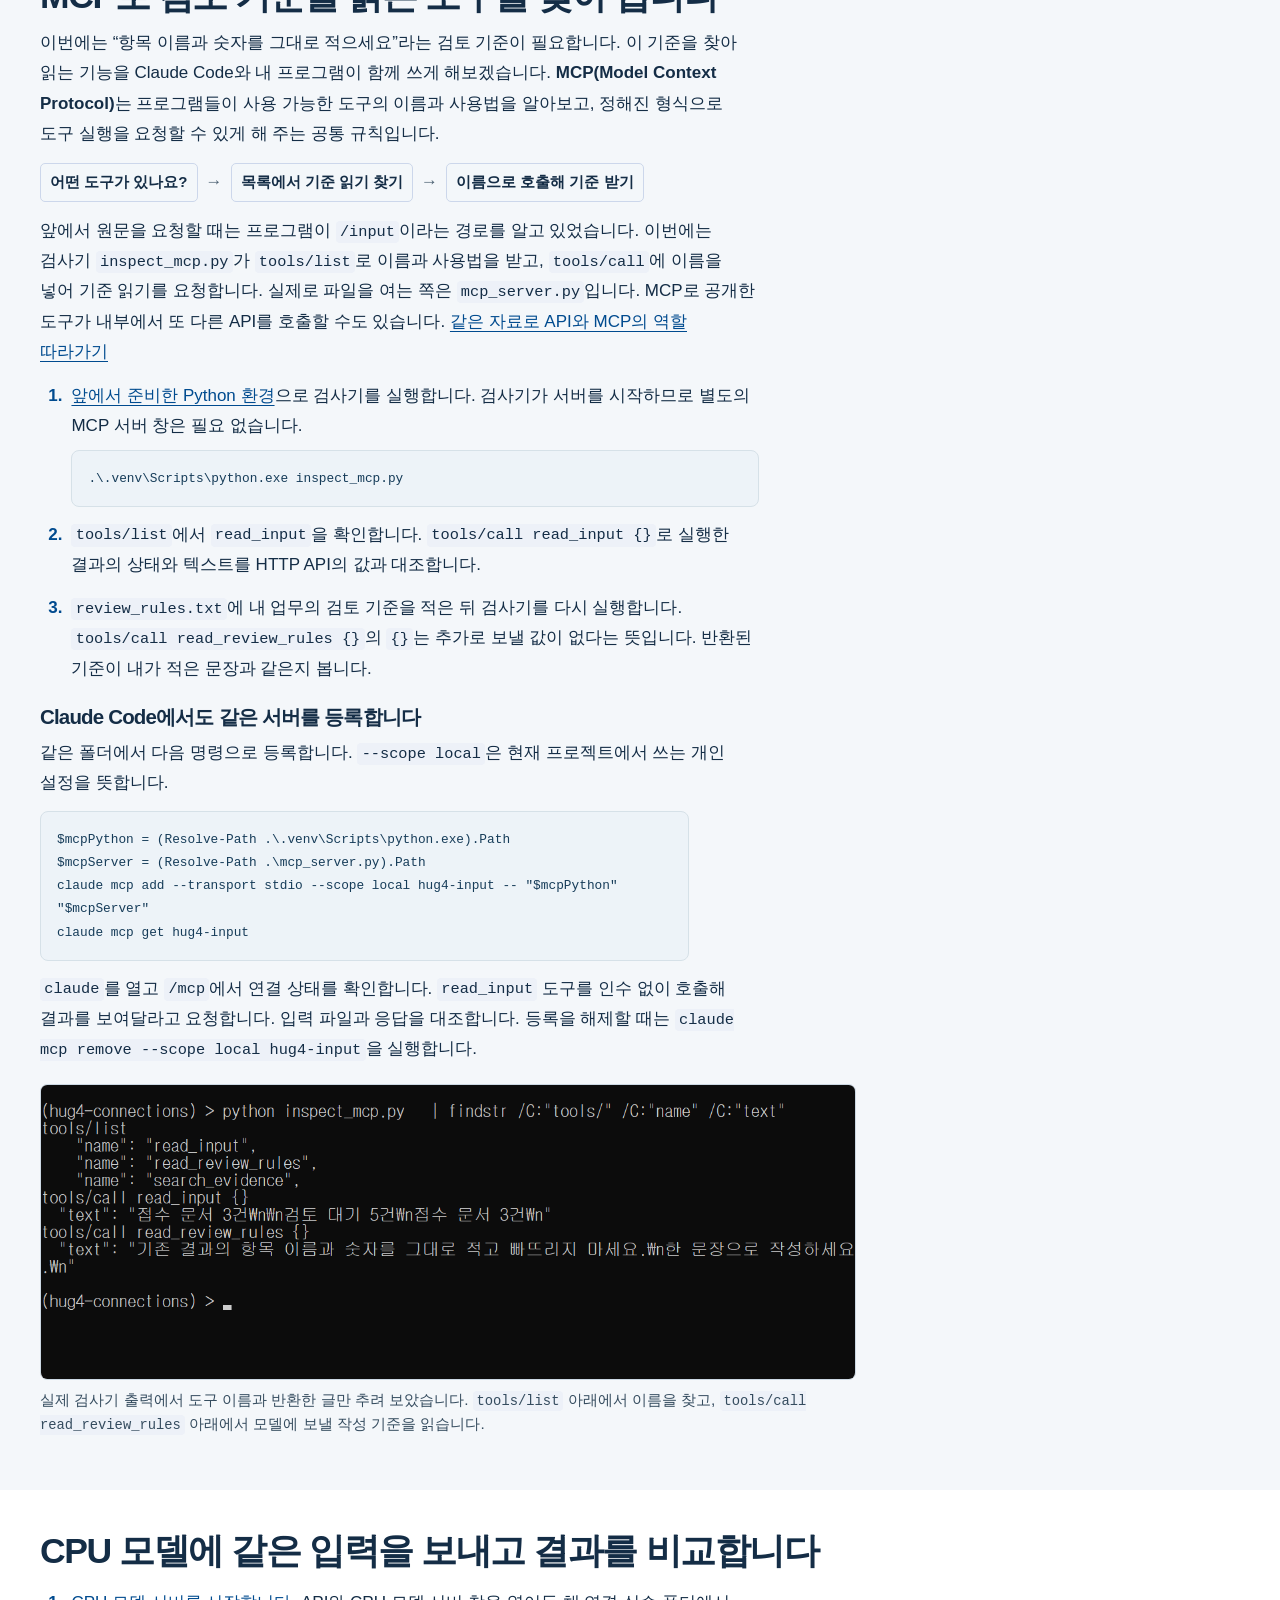
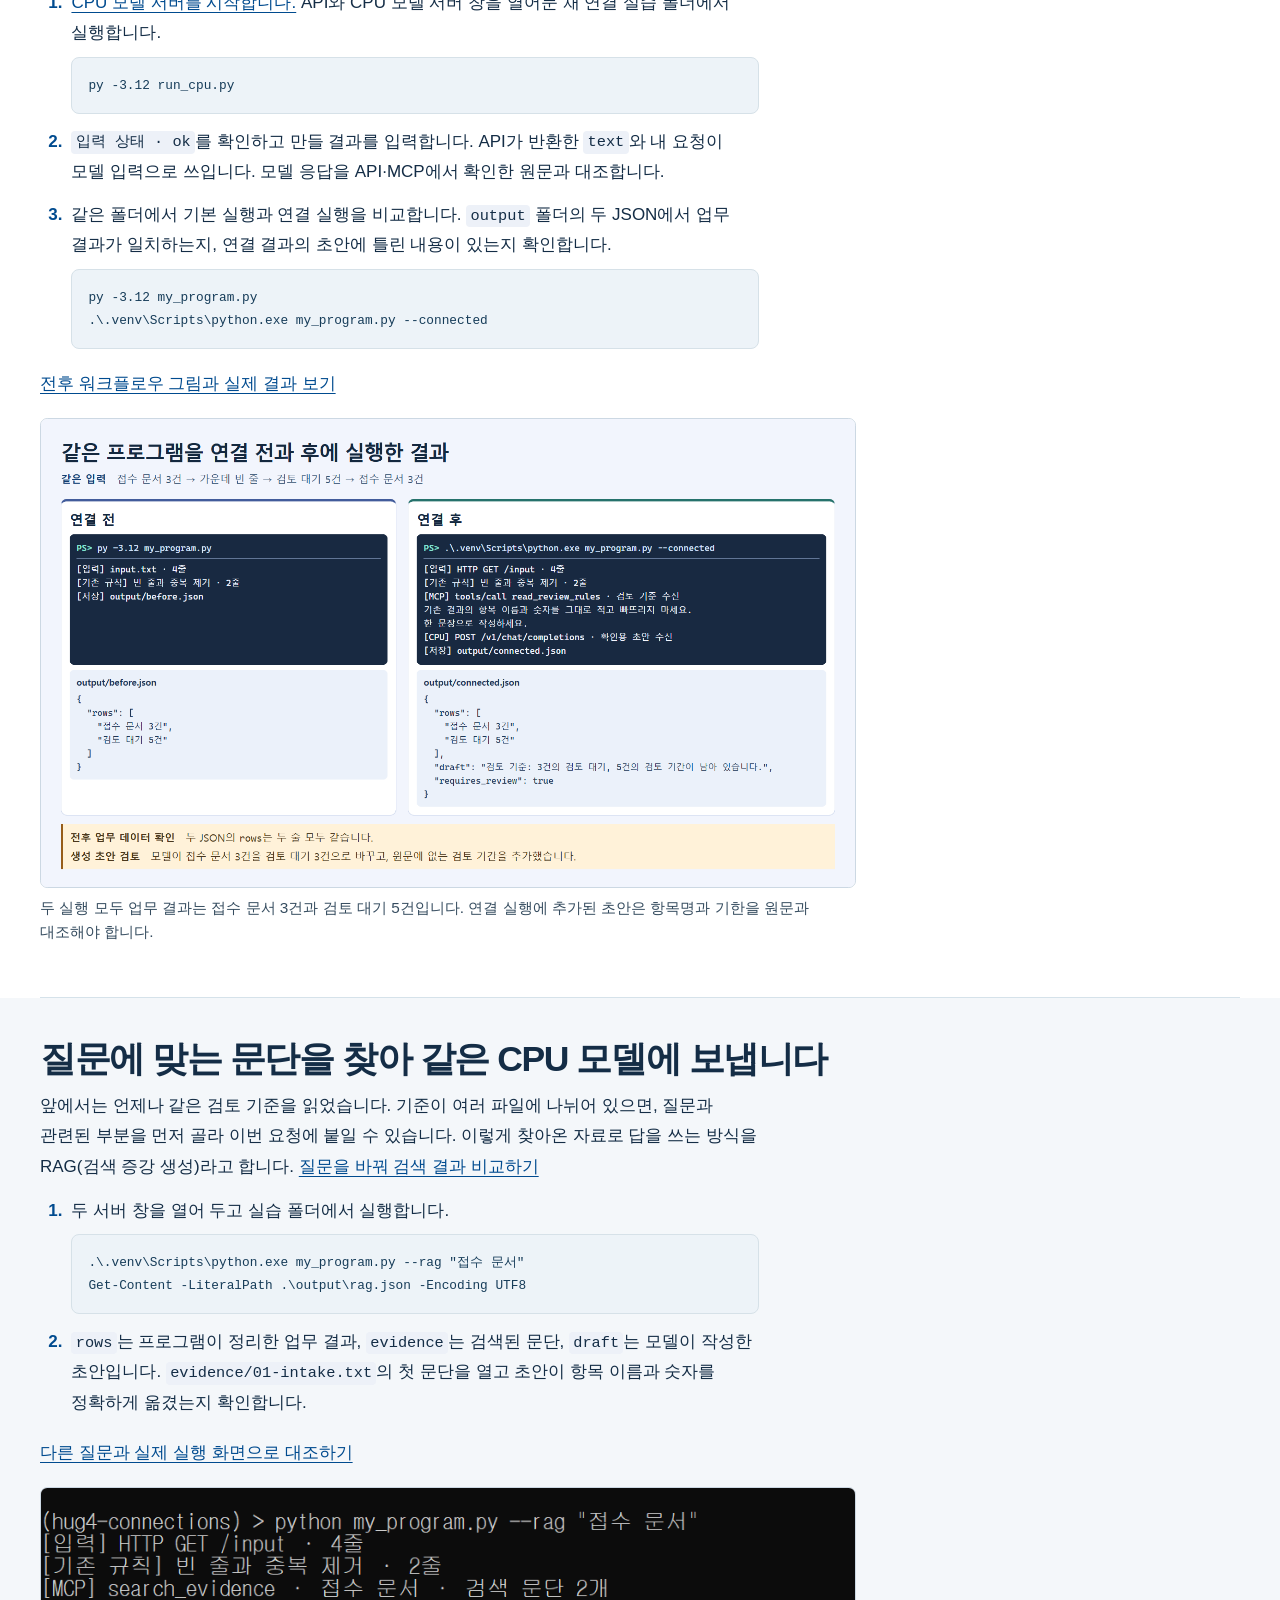
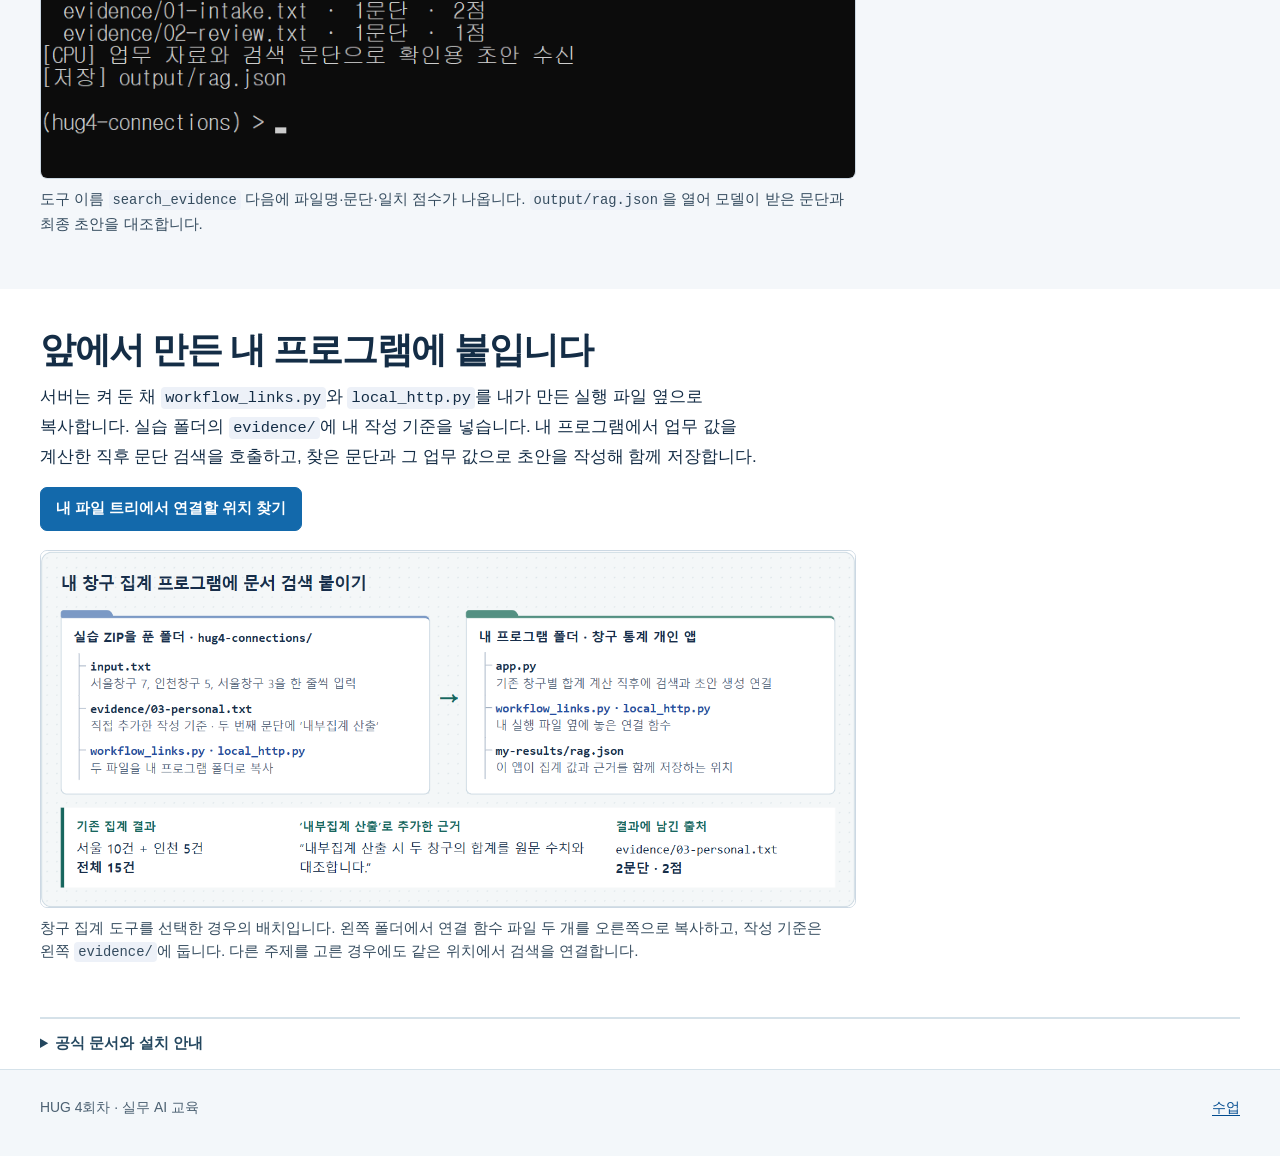
==== commit 82e40545: "Illustrate the HUG course with verified examples at every stage" ====
--- a/docs/local.html
+++ b/docs/local.html
@@ -6,6 +6,8 @@
   <meta name="description" content="허그 4회차 연결 실습. Python과 Claude Code를 설치하고 내 프로그램에 입력 API, MCP 문서 검색, CPU 모델 초안 생성을 연결합니다.">
   <title>내 도구 실행과 연결 · HUG 4회차</title>
   <link rel="stylesheet" href="assets/site.css">
+  <link rel="stylesheet" href="assets/example-figures.css">
+  <script src="assets/example-viewer.js" defer></script>
 </head>
 <body class="guide-page">
   <a class="skip" href="#main">본문으로</a>
@@ -34,6 +36,7 @@
       <pre class="reading"><code>py -3.12 --version
 claude --version</code></pre>
       <p class="reading">WinGet을 사용할 수 없다면 <a href="index.html#setup">교재의 실제 Python 설치 화면</a>을 따라 설치합니다. <a href="models.html#download">Windows CPU 실행기와 Qwen2.5 0.5B GGUF</a>도 수업 전에 받습니다.</p>
+      <figure class="course-example"><a href="assets/captures/python-312-installer.png"><img src="assets/captures/python-312-installer.png" width="656" height="405" alt="검증 PC에서 실제 실행한 Windows용 Python 3.12 설치 화면. 이미 설치된 버전의 업데이트 메뉴가 보입니다." loading="lazy"></a><figcaption>Windows 설치 프로그램을 연 화면입니다. 이 PC에는 기존 버전이 있어 업데이트 메뉴가 보입니다. 설치가 끝나면 새 PowerShell에서 버전을 확인합니다.</figcaption></figure>
     </section>
 
     <section class="wrap section" id="start">
@@ -46,6 +49,7 @@
           <pre><code>py -3.12 -m venv .venv
 .\.venv\Scripts\python.exe -m pip install -r requirements.txt</code></pre></li>
       </ol>
+      <figure class="course-example"><a href="assets/captures/example-early-folder.png" target="_blank" rel="noopener"><img src="assets/captures/example-early-folder.png" width="858" height="364" alt="압축을 푼 hug4-connections에서 input.txt와 requirements.txt, evidence 안의 기준 문서 두 개를 확인하고 전용 Python을 실행한 Windows 화면." loading="lazy"></a><figcaption>실습 ZIP을 새 폴더에 풀고 전용 환경을 만든 화면입니다. <code>requirements.txt</code>와 <code>input.txt</code>가 함께 보이는 위치에서 작업합니다. 마지막 줄은 이 폴더의 Python 버전입니다.</figcaption></figure>
     </section>
 
     <div class="paper"><section class="wrap section" id="claude">
@@ -90,6 +94,7 @@
           <pre><code>py -3.12 inspect_api.py</code></pre></li>
         <li><code>input.txt</code> 한 줄을 바꾼 뒤 다시 요청해 <code>text</code>가 바뀌는지 봅니다. 원문을 보관한 뒤 파일을 비우면 <code>HTTP 200</code>과 <code>status: empty</code>가 함께 나옵니다. 서버는 요청에 응답했고, 응답의 내용은 “파일이 비었습니다”입니다. 다음 단계 전에 원문을 복구합니다.</li>
       </ol>
+      <figure class="course-example"><a href="assets/captures/example-api.png"><img src="assets/captures/example-api.png" width="1066" height="286" alt="입력 API가 반환한 JSON에 status ok와 접수 문서 3건, 검토 대기 5건, 반복된 접수 문서 3건이 들어 있습니다." loading="lazy"></a><figcaption>실제 <code>GET /input</code> 응답입니다. <code>status</code>에서 파일을 읽었는지 보고 <code>text</code>에서 내용을 확인합니다. 화면의 <code>\n</code>은 원래 파일의 줄바꿈입니다. 중복 줄도 이 단계까지는 그대로 들어옵니다.</figcaption></figure>
     </section>
 
     <div class="paper"><section class="wrap section" id="mcp">
@@ -111,6 +116,7 @@
 claude mcp add --transport stdio --scope local hug4-input -- "$mcpPython" "$mcpServer"
 claude mcp get hug4-input</code></pre>
       <p class="reading"><code>claude</code>를 열고 <code>/mcp</code>에서 연결 상태를 확인합니다. <code>read_input</code> 도구를 인수 없이 호출해 결과를 보여달라고 요청합니다. 입력 파일과 응답을 대조합니다. 등록을 해제할 때는 <code>claude mcp remove --scope local hug4-input</code>을 실행합니다.</p>
+      <figure class="course-example"><a href="assets/captures/example-mcp.png"><img src="assets/captures/example-mcp.png" width="1222" height="442" alt="도구 목록에 이름 세 개가 있고, 아래에는 원문을 읽는 호출과 검토 기준을 읽는 호출의 서로 다른 응답이 보입니다." loading="lazy"></a><figcaption>실제 검사기 출력에서 도구 이름과 반환한 글만 추려 보았습니다. <code>tools/list</code> 아래에서 이름을 찾고, <code>tools/call read_review_rules</code> 아래에서 모델에 보낼 작성 기준을 읽습니다.</figcaption></figure>
     </section></div>
 
     <section class="wrap section" id="local-flow">
@@ -124,6 +130,7 @@
 .\.venv\Scripts\python.exe my_program.py --connected</code></pre></li>
       </ol>
       <p class="reading"><a href="index.html#connection-check">전후 워크플로우 그림과 실제 결과 보기</a></p>
+      <figure class="course-example"><a href="assets/captures/integration-before-after.png"><img src="assets/captures/integration-before-after.png" width="1560" height="897" alt="같은 업무 규칙을 파일 입력과 API 입력으로 실행한 전후 결과입니다." loading="lazy"></a><figcaption>두 실행 모두 업무 결과는 접수 문서 3건과 검토 대기 5건입니다. 연결 실행에 추가된 초안은 항목명과 기한을 원문과 대조해야 합니다.</figcaption></figure>
     </section>
     <div class="paper"><section class="wrap section" id="local-rag">
       <h2>질문에 맞는 문단을 찾아 같은 CPU 모델에 보냅니다</h2>
@@ -135,11 +142,13 @@
         <li><code>rows</code>는 프로그램이 정리한 업무 결과, <code>evidence</code>는 검색된 문단, <code>draft</code>는 모델이 작성한 초안입니다. <code>evidence/01-intake.txt</code>의 첫 문단을 열고 초안이 항목 이름과 숫자를 정확하게 옮겼는지 확인합니다.</li>
       </ol>
       <p class="reading"><a href="index.html#rag-lab">다른 질문과 실제 실행 화면으로 대조하기</a></p>
+      <figure class="course-example"><a href="assets/captures/rag-terminal.png"><img src="assets/captures/rag-terminal.png" width="949" height="338" alt="접수 문서를 찾은 실제 콘솔에서 2점과 1점인 문단이 모델로 전달되고 초안이 저장됩니다." loading="lazy"></a><figcaption>도구 이름 <code>search_evidence</code> 다음에 파일명·문단·일치 점수가 나옵니다. <code>output/rag.json</code>을 열어 모델이 받은 문단과 최종 초안을 대조합니다.</figcaption></figure>
     </section></div>
     <section class="wrap section" id="apply-to-project">
       <h2>앞에서 만든 내 프로그램에 붙입니다</h2>
       <p class="reading">서버는 켜 둔 채 <code>workflow_links.py</code>와 <code>local_http.py</code>를 내가 만든 실행 파일 옆으로 복사합니다. 실습 폴더의 <code>evidence/</code>에 내 작성 기준을 넣습니다. 내 프로그램에서 업무 값을 계산한 직후 문단 검색을 호출하고, 찾은 문단과 그 업무 값으로 초안을 작성해 함께 저장합니다.</p>
       <p class="reading"><a class="btn primary" href="index.html#integrate">내 파일 트리에서 연결할 위치 찾기</a></p>
+      <figure class="course-example"><a href="assets/captures/example-rag-transfer.png"><img src="assets/captures/example-rag-transfer.png" width="1248" height="545" alt="창구별 7건, 5건, 3건을 집계하는 개인 앱과 작성 기준을 둔 실습 폴더. 전체 15건 옆에 검색 근거가 함께 저장됩니다." loading="lazy"></a><figcaption>창구 집계 도구를 선택한 경우의 배치입니다. 왼쪽 폴더에서 연결 함수 파일 두 개를 오른쪽으로 복사하고, 작성 기준은 왼쪽 <code>evidence/</code>에 둡니다. 다른 주제를 고른 경우에도 같은 위치에서 검색을 연결합니다.</figcaption></figure>
     </section>
     <div class="wrap">
       <details class="sources-drawer">
--- a/docs/assets/example-figures.css
+++ b/docs/assets/example-figures.css
@@ -0,0 +1,34 @@
+.course-example { margin: 1.3rem auto; max-width: 56rem; }
+.course-example a:has(img) { display: block; cursor: zoom-in; }
+.course-example img { display: block; max-width: 100%; height: auto; border: 1px solid #ccd8e3; border-radius: .45rem; }
+.course-example figcaption { color: #354c5f; margin-top: .5rem; line-height: 1.55; font-size: .96rem; text-wrap: pretty; }
+.guide-page .course-example { max-width: min(51rem, 100%); margin: 1.2rem 0; }
+.release-figure img { padding: .65rem; background: white; }
+.token-example { margin: 1.25rem 0; padding: clamp(1rem, 3vw, 1.8rem); background: #f4f7fa; border: 1px solid #ccdae6; border-radius: .6rem; }
+.token-example figcaption { display: flex; align-items: baseline; justify-content: space-between; flex-wrap: wrap; gap: .4rem 1rem; color: #163751; font-weight: 780; font-size: 1.25rem; }
+.token-example .token-body { display: grid; grid-template-columns: 1fr 1fr; gap: clamp(1rem, 3vw, 2.5rem); margin: 1rem 0; }
+.token-example h4 { margin: 0 0 .5rem; font-size: 1.02rem; color: #23475d; }
+.token-example p { margin: .7rem 0 0; }
+.token-pieces, .token-bars { list-style: none; padding: 0; margin: 0; }
+.token-pieces { display: flex; flex-wrap: wrap; gap: .28rem; }
+.token-pieces li { display: grid; justify-items: center; padding: .3rem .4rem; border-radius: .3rem; border: 1px solid #a9c1d3; background: white; }
+.token-pieces b { font-size: 1.02rem; }
+.token-pieces small { color: #465d71; font: .78rem/1.5 Consolas, monospace; }
+.token-bars li { display: grid; grid-template-columns: 2em 1fr 4em; align-items: center; gap: .5rem; font-size: .94rem; }
+.token-bars i { height: .58rem; background: #e0e6eb; border-radius: 2px; overflow: hidden; }
+.token-bars i::after { display: block; content: ""; width: var(--share); height: 100%; background: #788c9e; }
+.token-bars li:first-child i::after { background: #11755b; }
+.token-bars span { text-align: right; font-variant-numeric: tabular-nums; }
+.token-example .token-conclusion { border-top: 1px solid #c4d0da; padding-top: .7rem; }
+@media (max-width: 700px) { .token-example .token-body { grid-template-columns: 1fr; } }
+#example-viewer { max-width: none; width: min(94vw, 88rem); max-height: 92dvh; padding: 0; border: 1px solid #becbd8; border-radius: .65rem; color: #17354b; background: white; }
+#example-viewer[open] { display: flex; flex-direction: column; }
+#example-viewer::backdrop { background: rgb(10 23 38 / 78%); }
+.viewer-tools { display: flex; gap: .5rem; align-items: center; padding: .6rem .85rem; border-bottom: 1px solid #d3dde6; }
+.viewer-tools strong { margin-right: auto; }
+.viewer-tools button { cursor: pointer; min-height: 38px; }
+.viewer-image { min-height: 0; overflow: auto; overscroll-behavior: contain; background: #edf2f5; }
+.viewer-image img { display: block; width: 100%; height: auto; max-height: 70dvh; object-fit: contain; }
+.viewer-image.at-original-size img { width: auto; height: auto; max-width: none; max-height: none; margin-inline: auto; }
+.viewer-caption { margin: 0; padding: .65rem .85rem; font-size: .95rem; line-height: 1.5; max-height: 15dvh; overflow: auto; }
+@media print { #example-viewer { display: none !important; } }
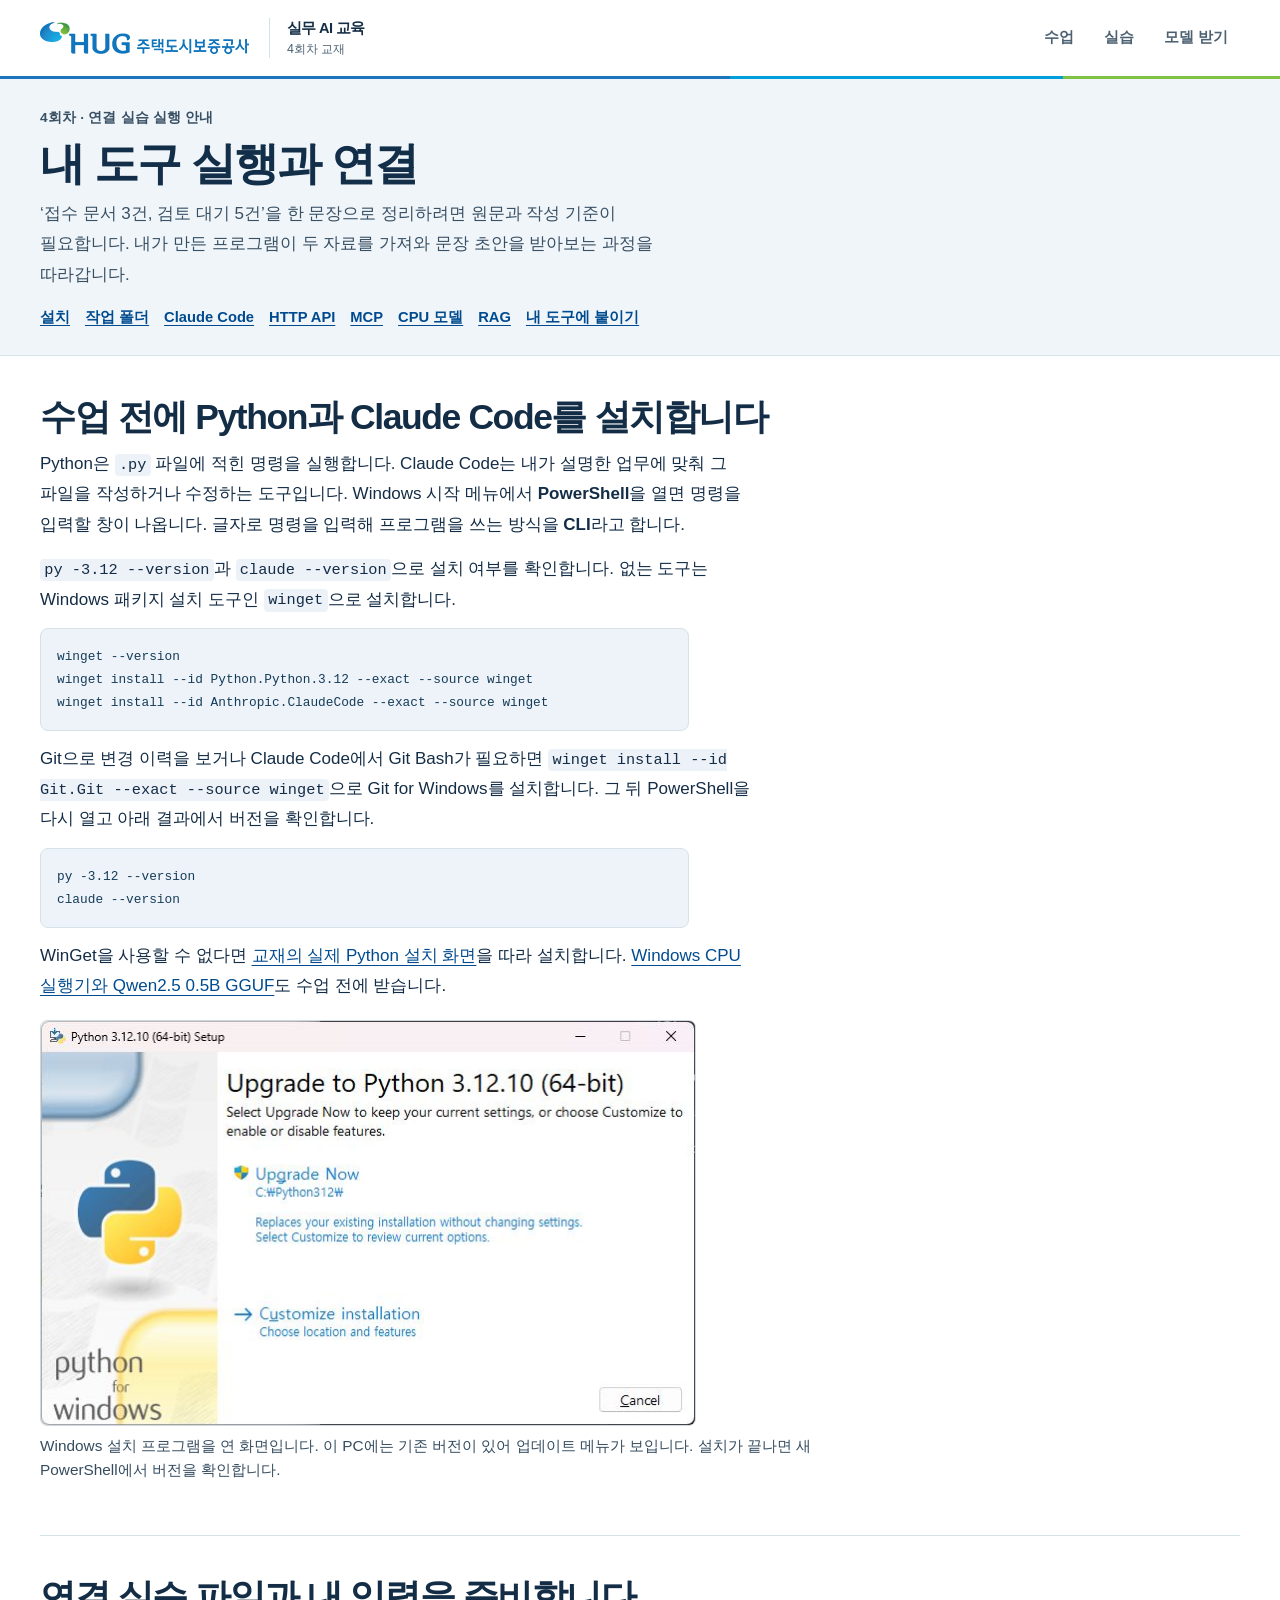
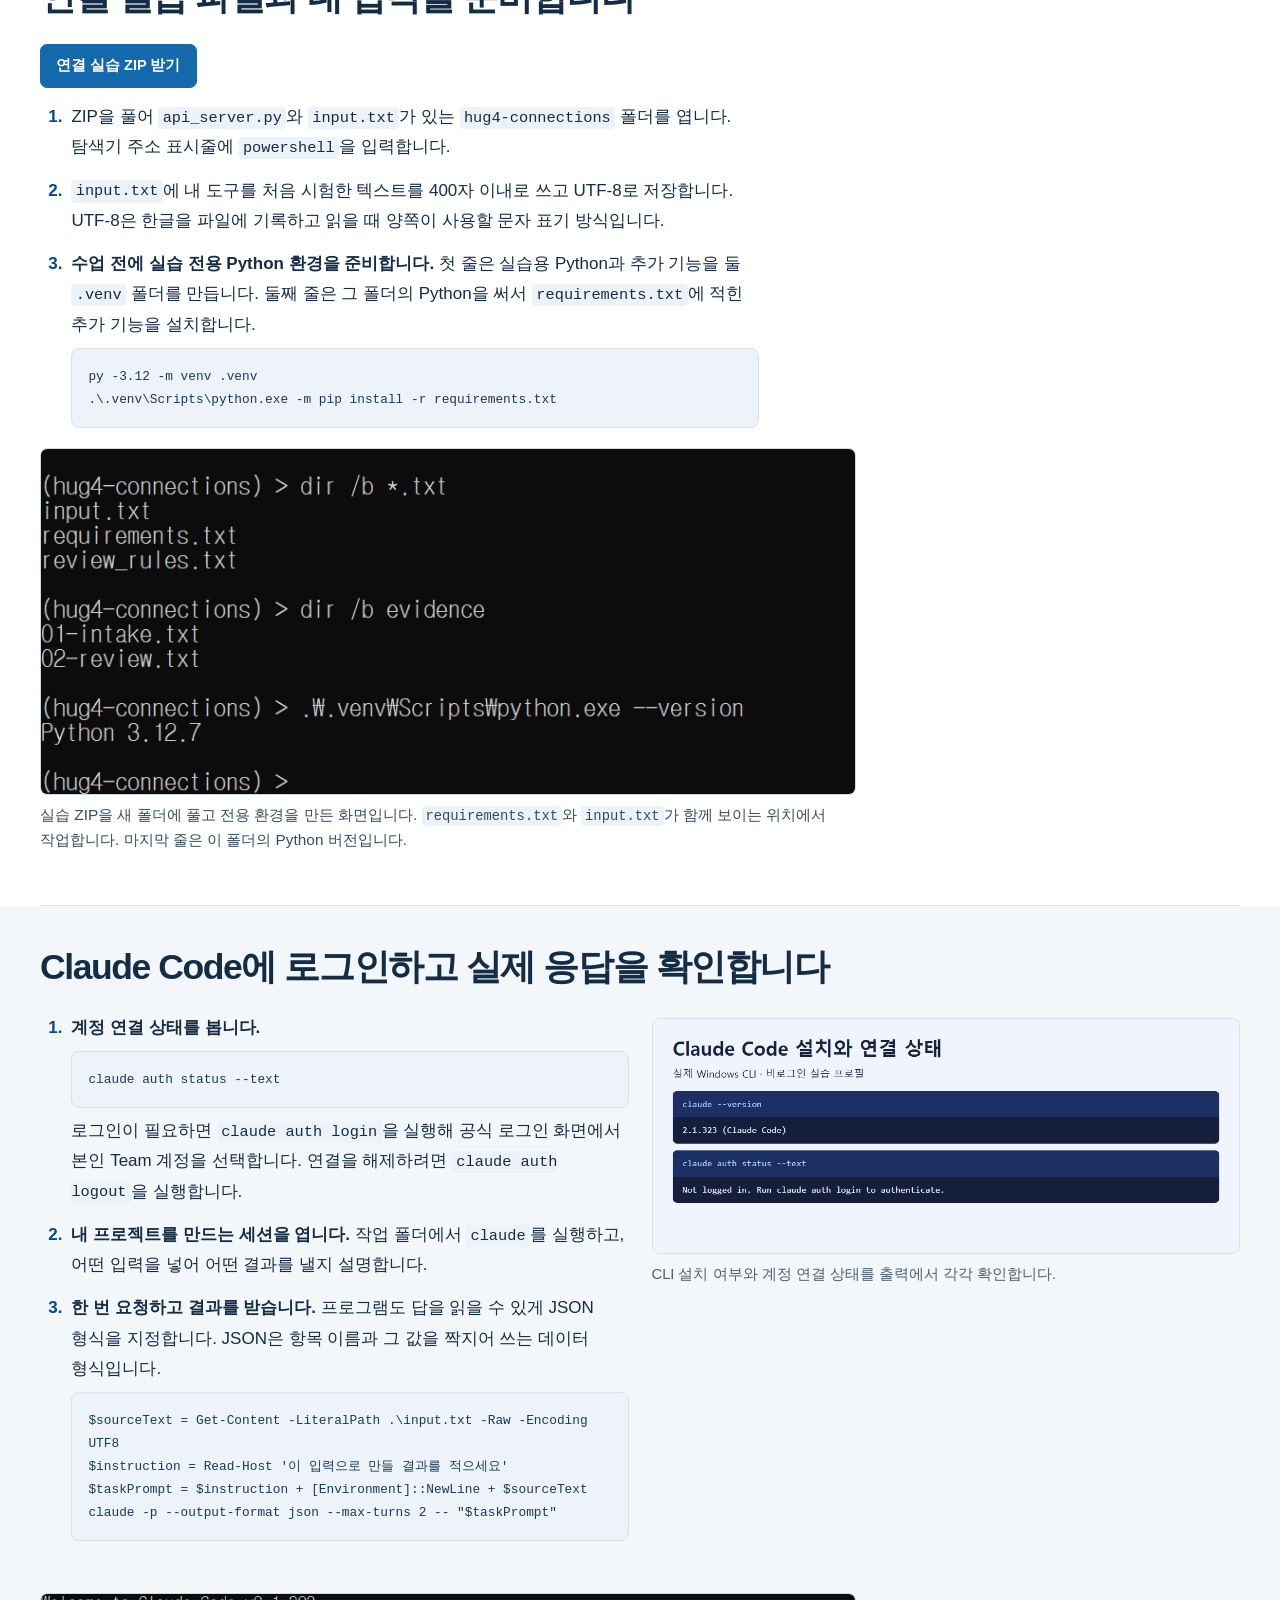
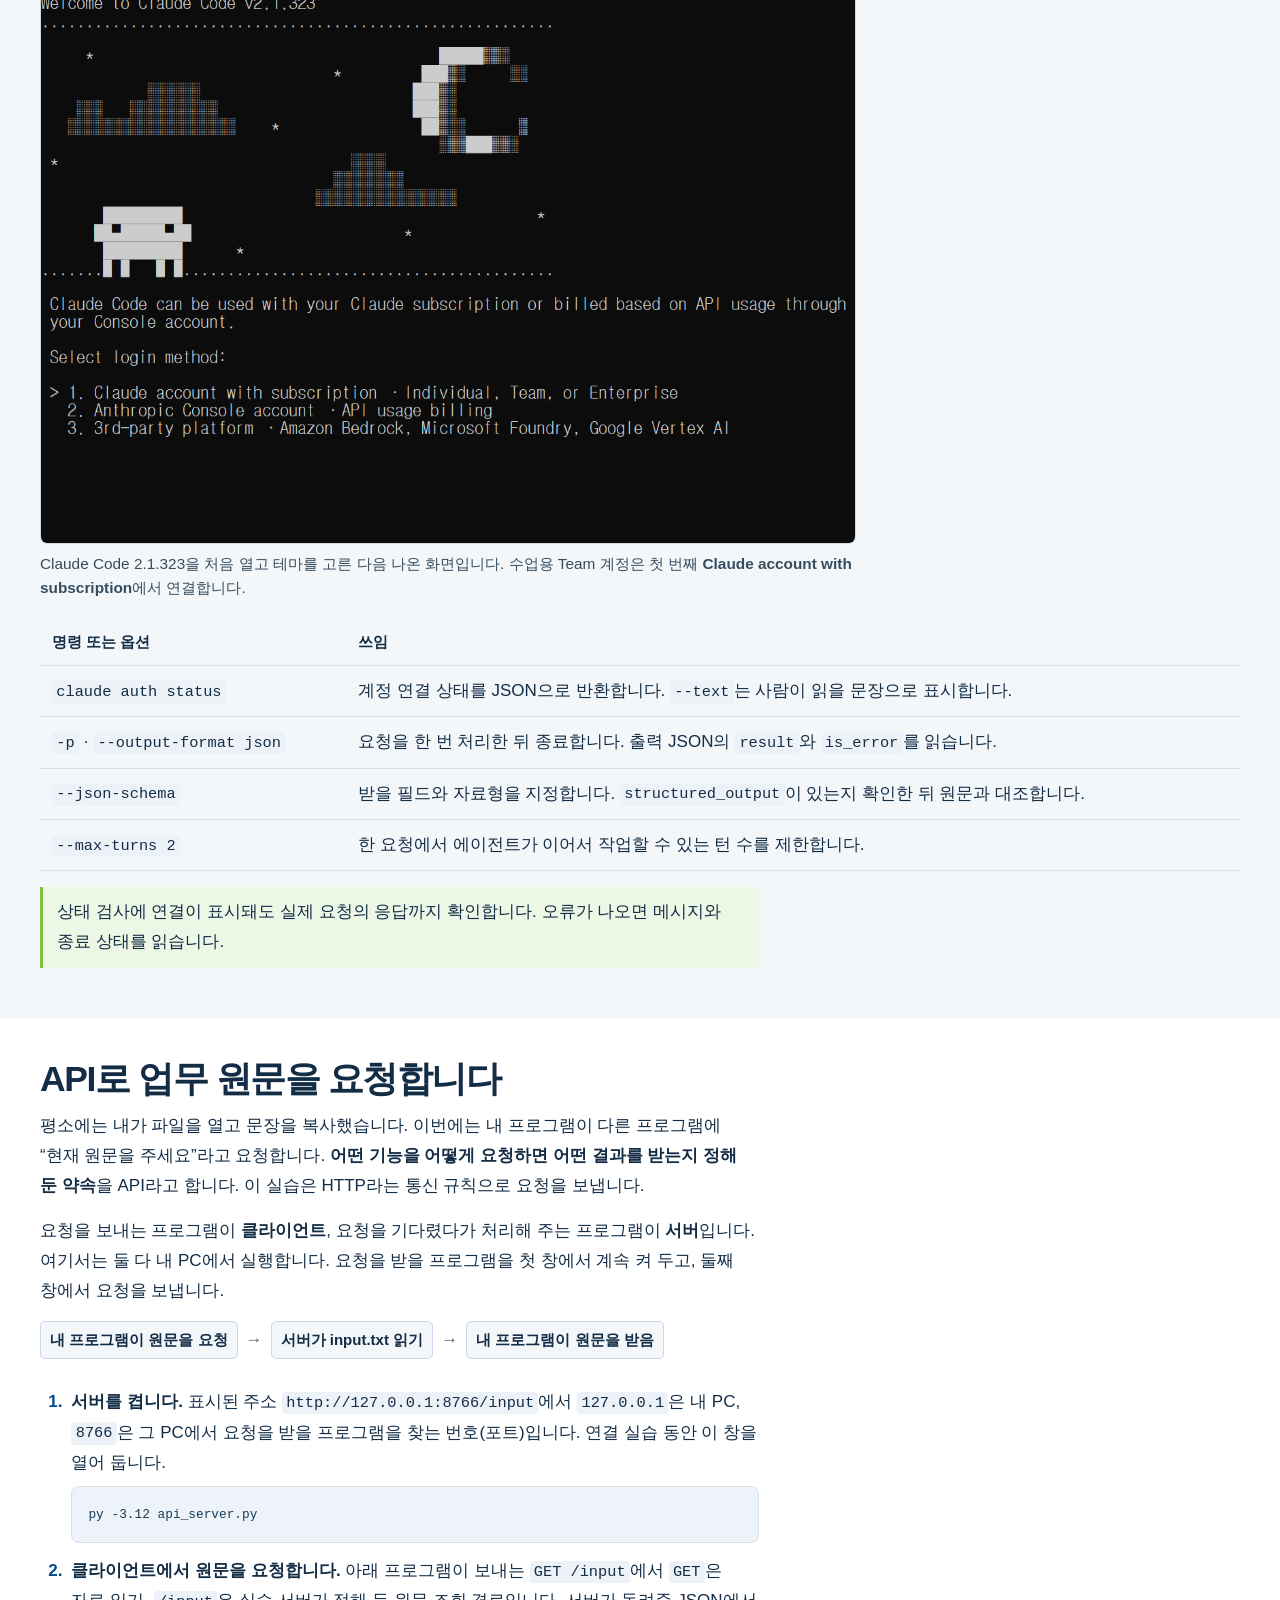
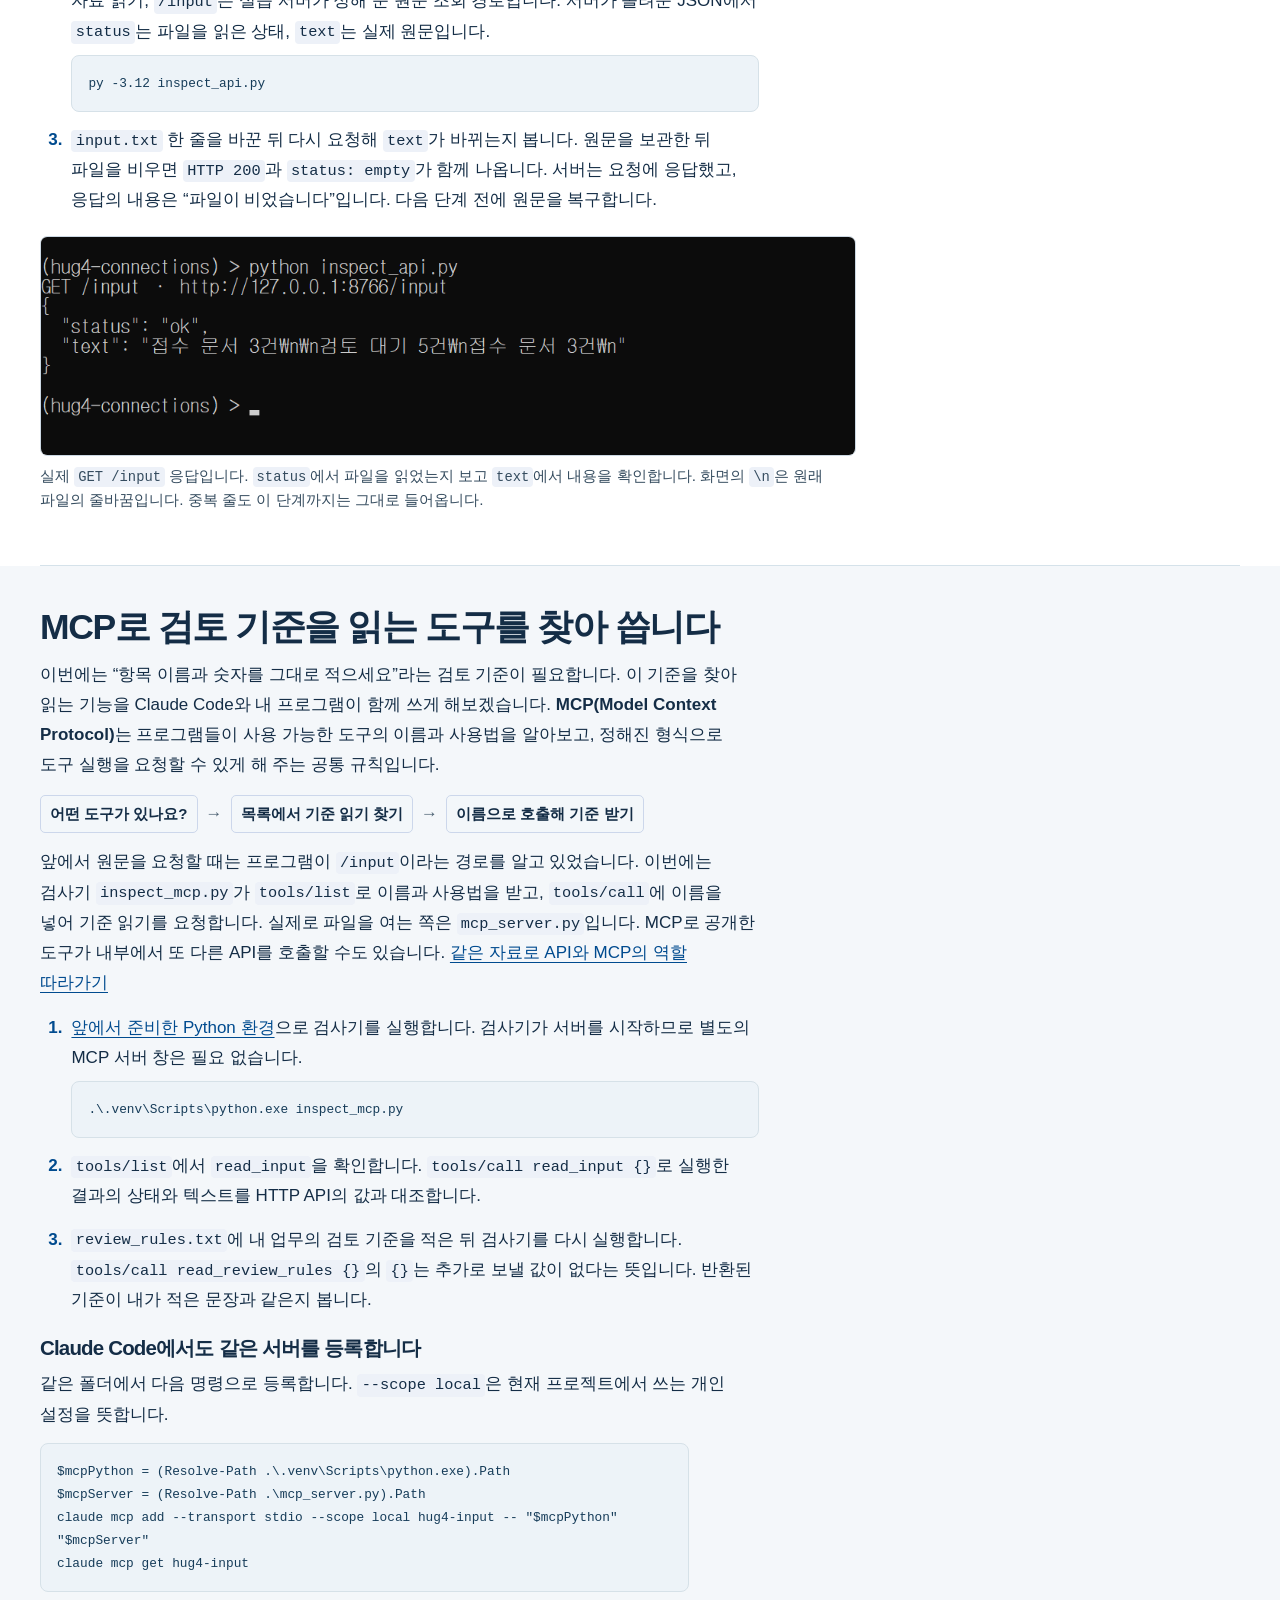
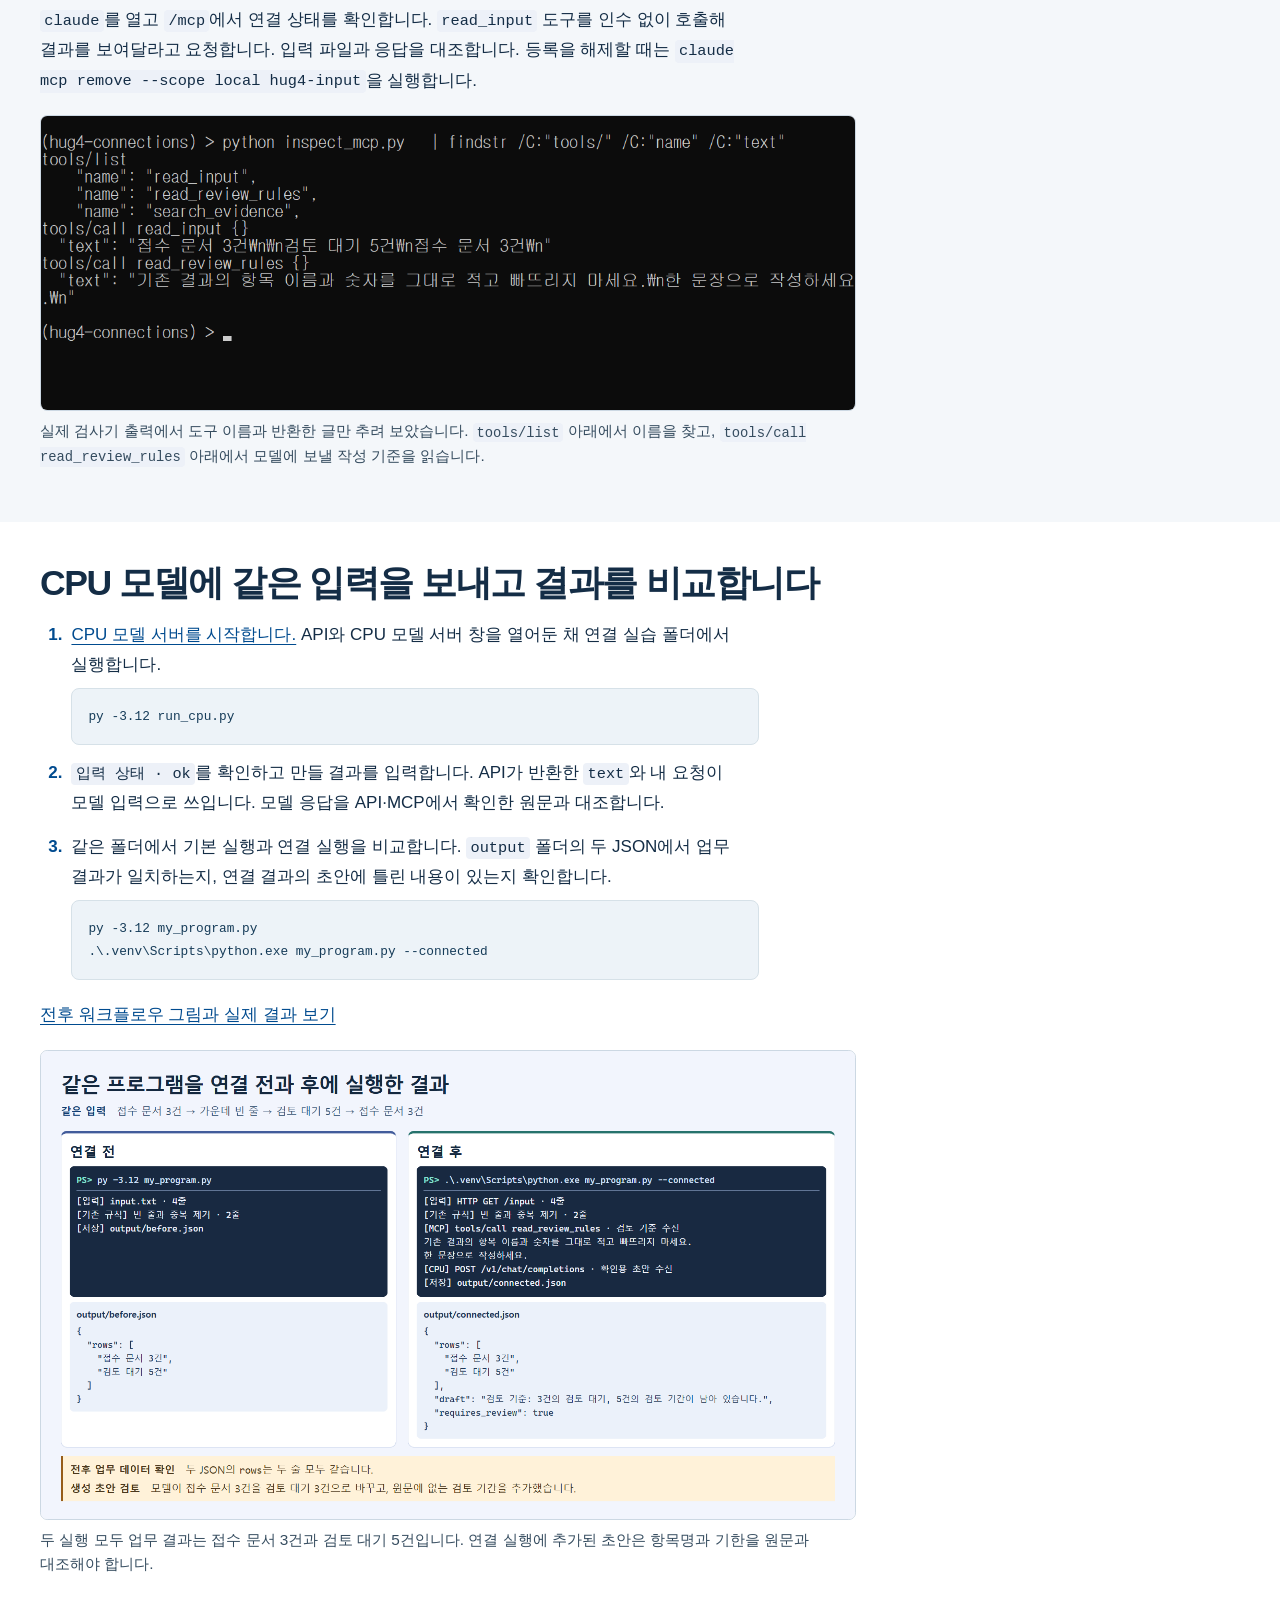
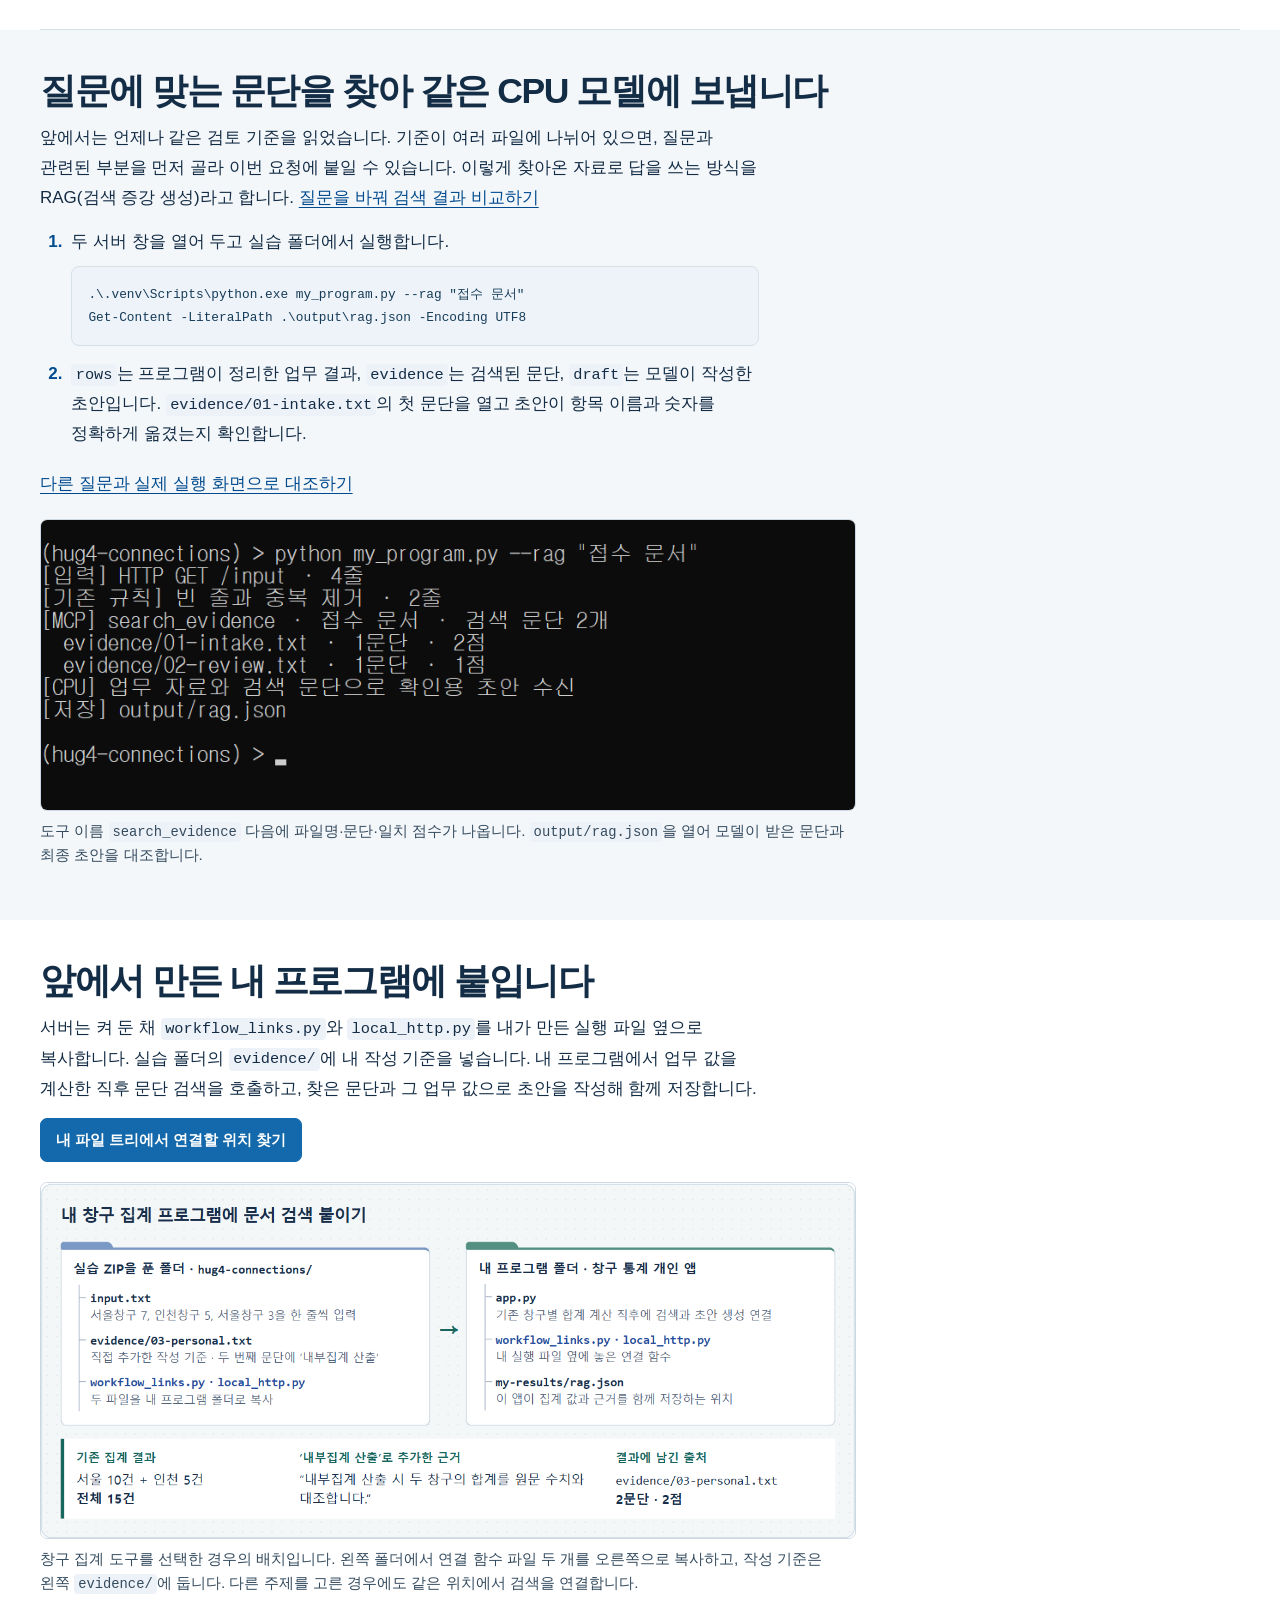
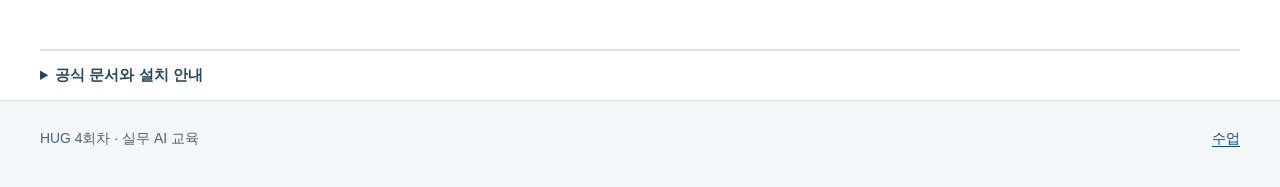
==== commit 34259593: "Show the official Claude Team login choice in the installation lesson" ====
--- a/docs/local.html
+++ b/docs/local.html
@@ -73,6 +73,7 @@
           <figcaption>CLI 설치 여부와 계정 연결 상태를 출력에서 각각 확인합니다.</figcaption>
         </figure>
       </div>
+      <figure class="course-example"><a href="assets/captures/example-claude-login.png"><img src="assets/captures/example-claude-login.png" width="1196" height="806" alt="Claude Code가 표시한 실제 최초 로그인 방법 선택 화면. 첫 번째 항목에 Individual, Team, or Enterprise가 적혀 있습니다." loading="lazy"></a><figcaption>Claude Code 2.1.323을 처음 열고 테마를 고른 다음 나온 화면입니다. 수업용 Team 계정은 첫 번째 <strong>Claude account with subscription</strong>에서 연결합니다.</figcaption></figure>
       <div class="table-wrap"><table><thead><tr><th scope="col">명령 또는 옵션</th><th scope="col">쓰임</th></tr></thead><tbody>
         <tr><td><code>claude auth status</code></td><td>계정 연결 상태를 JSON으로 반환합니다. <code>--text</code>는 사람이 읽을 문장으로 표시합니다.</td></tr>
         <tr><td><code>-p</code> · <code>--output-format json</code></td><td>요청을 한 번 처리한 뒤 종료합니다. 출력 JSON의 <code>result</code>와 <code>is_error</code>를 읽습니다.</td></tr>
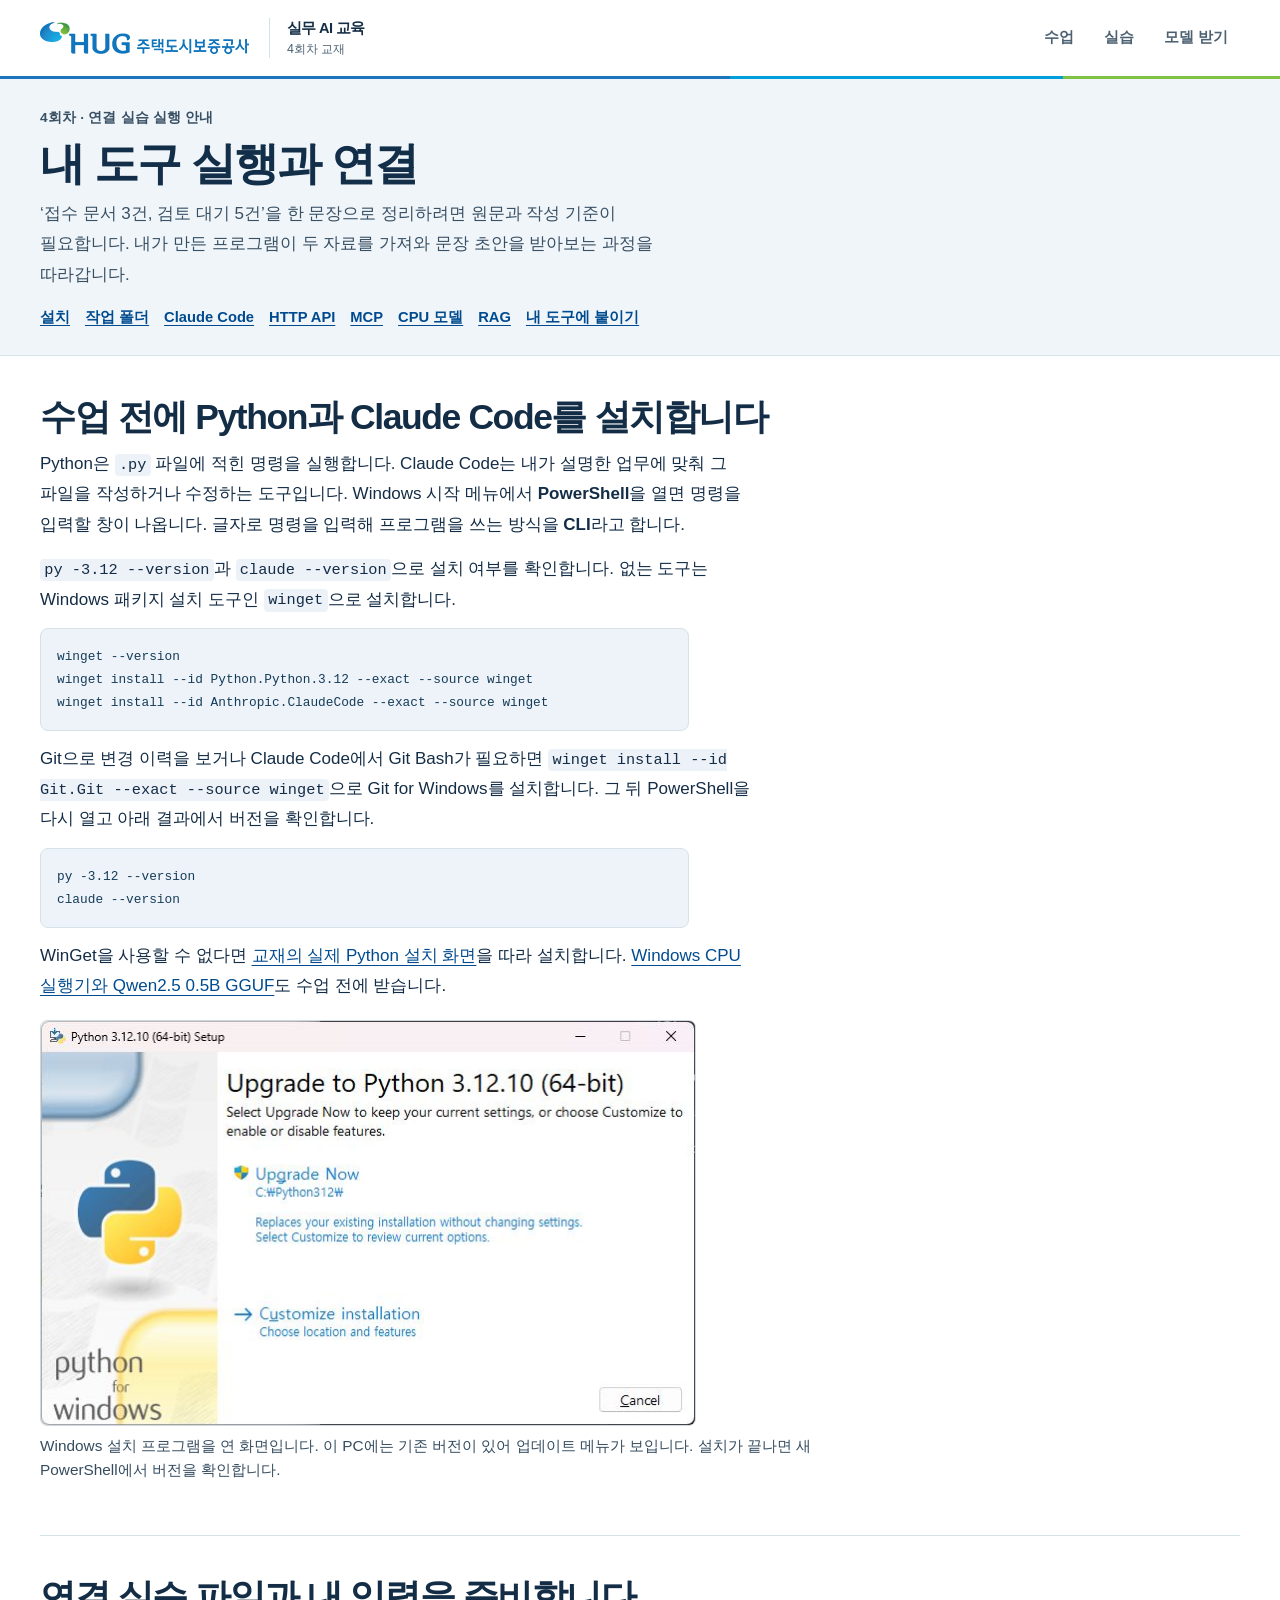
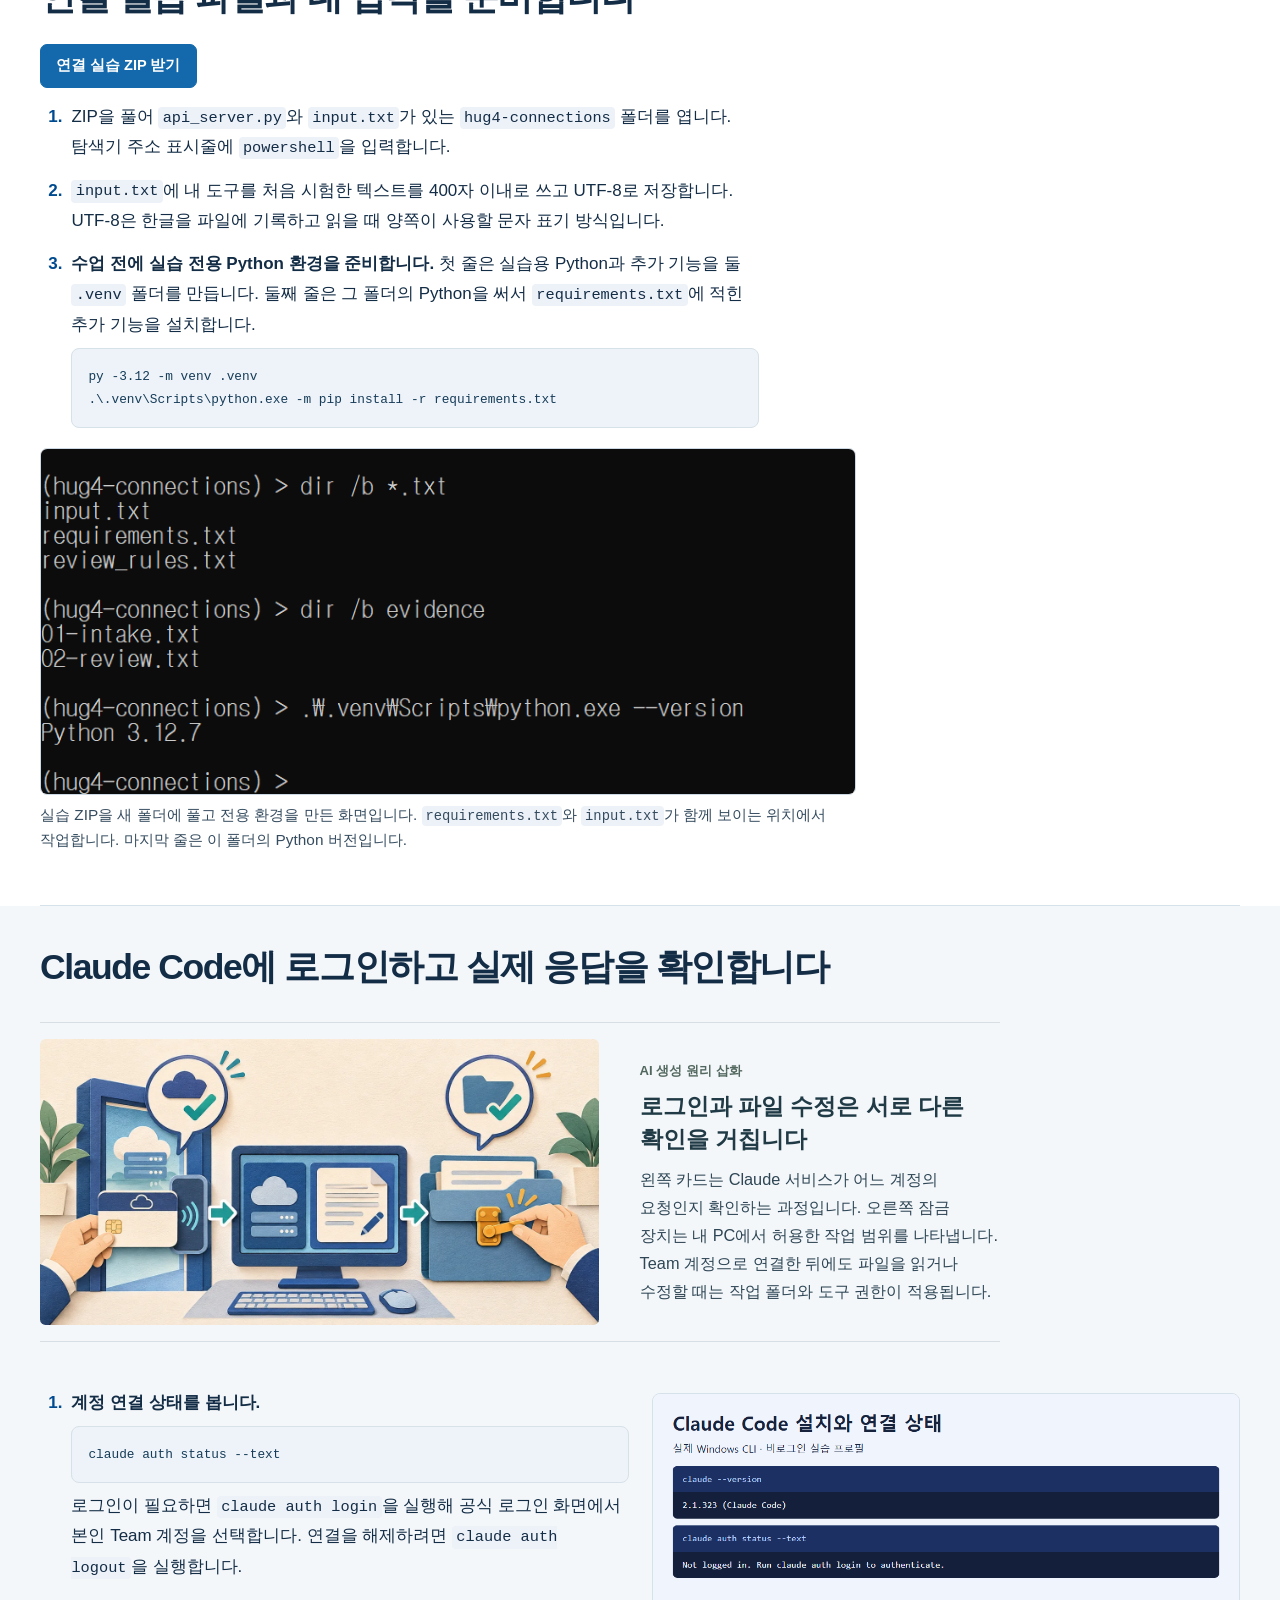
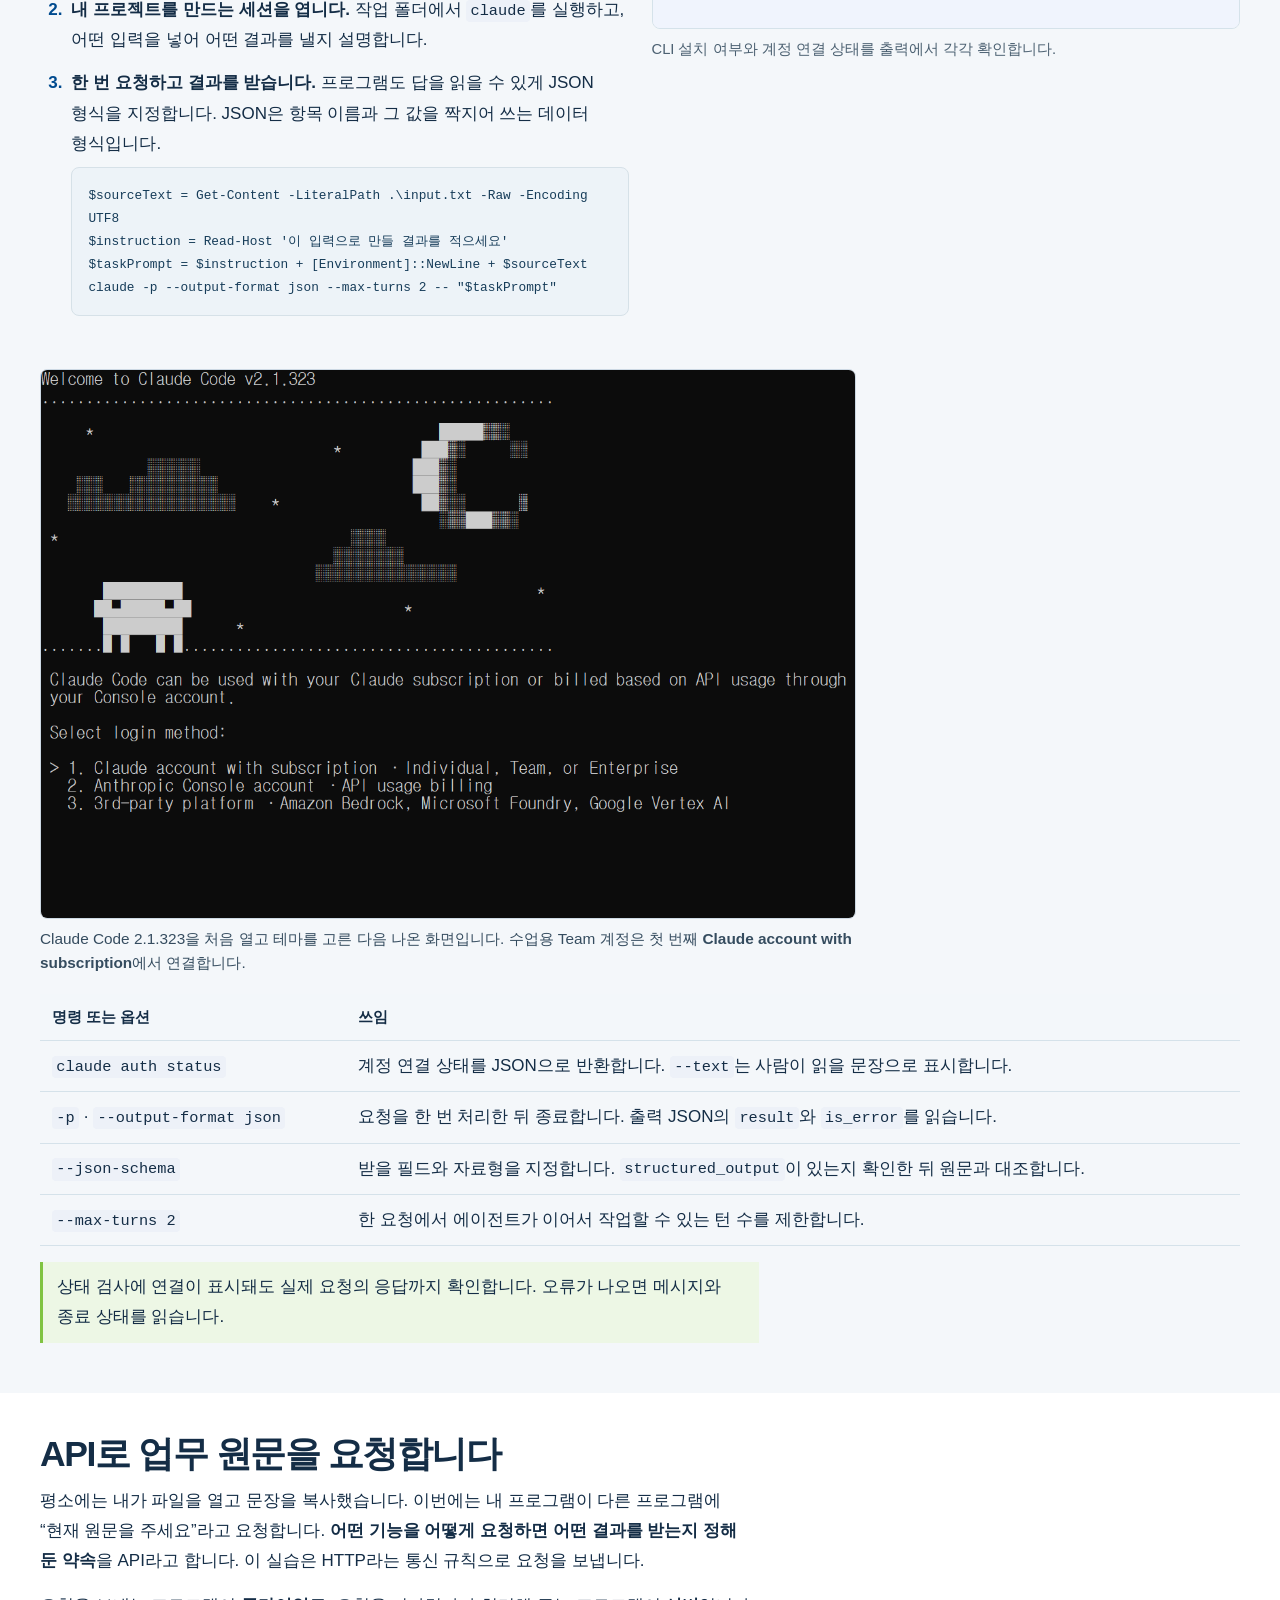
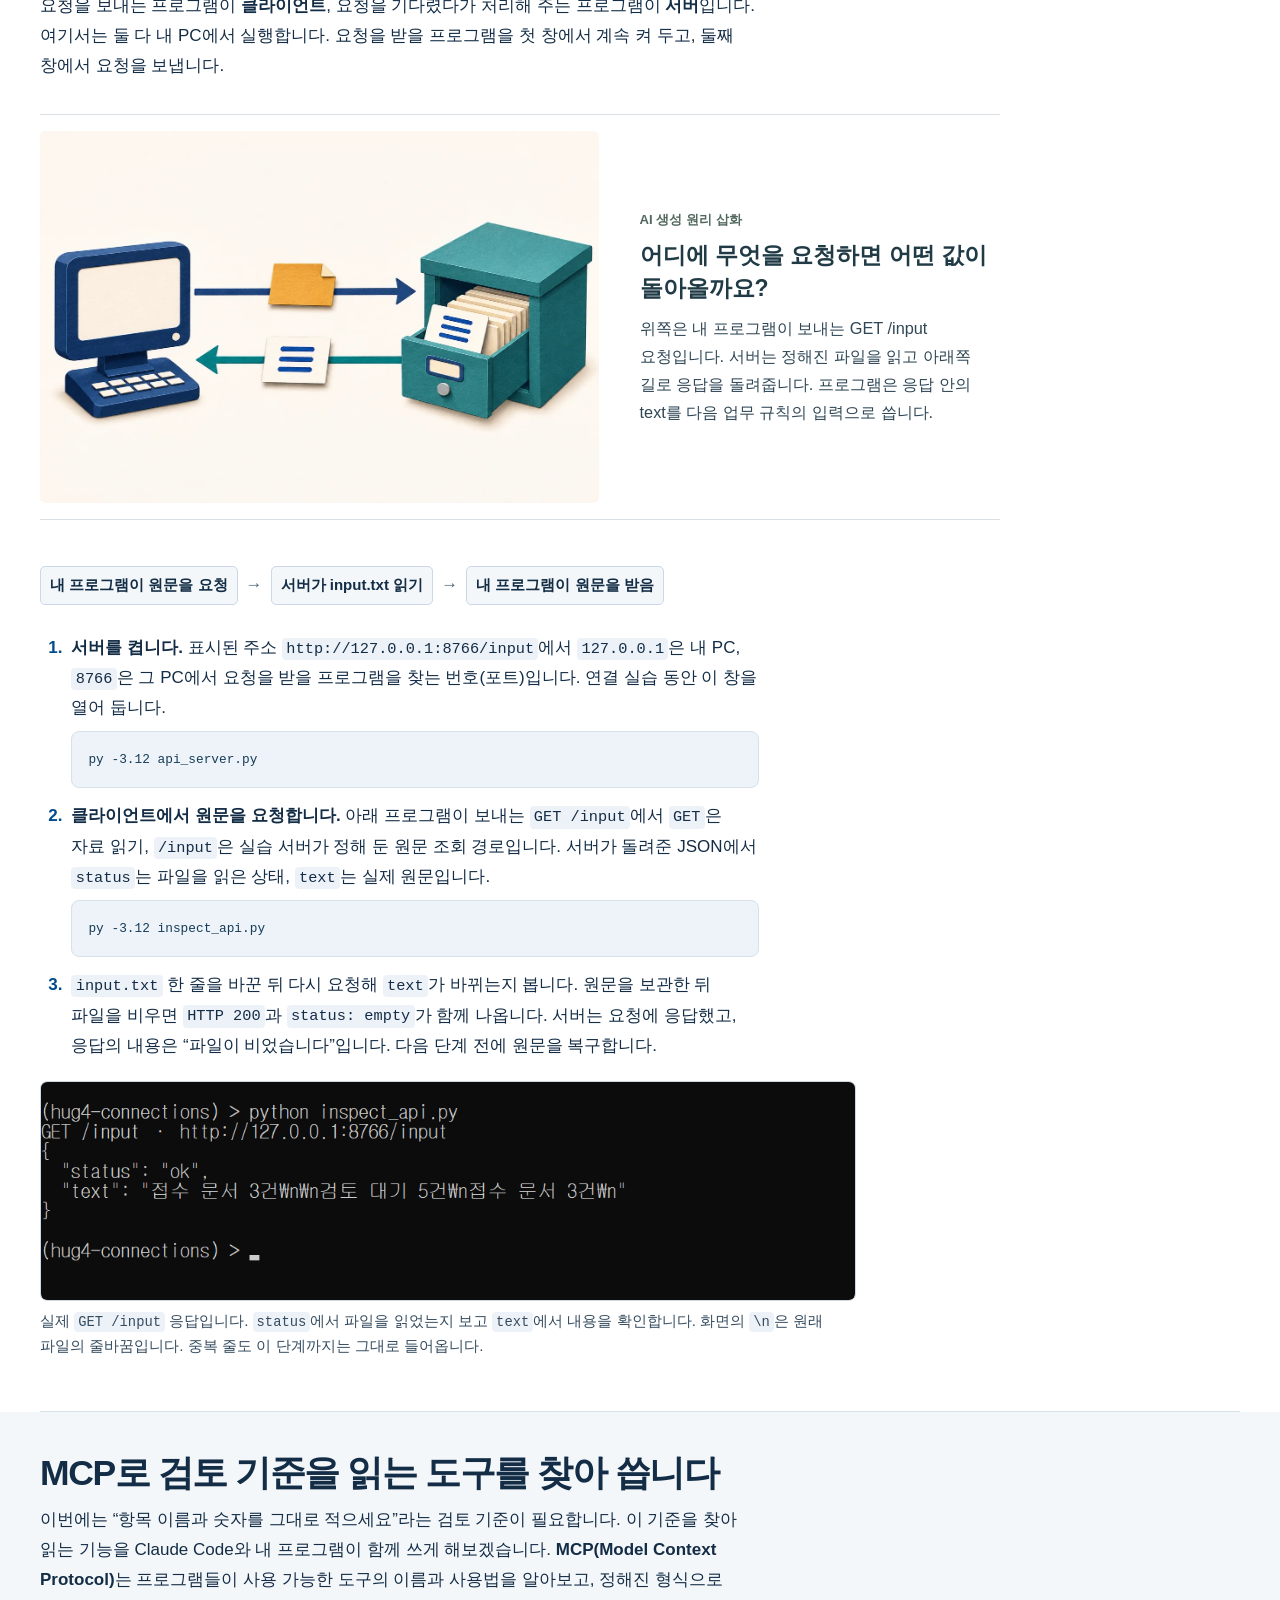
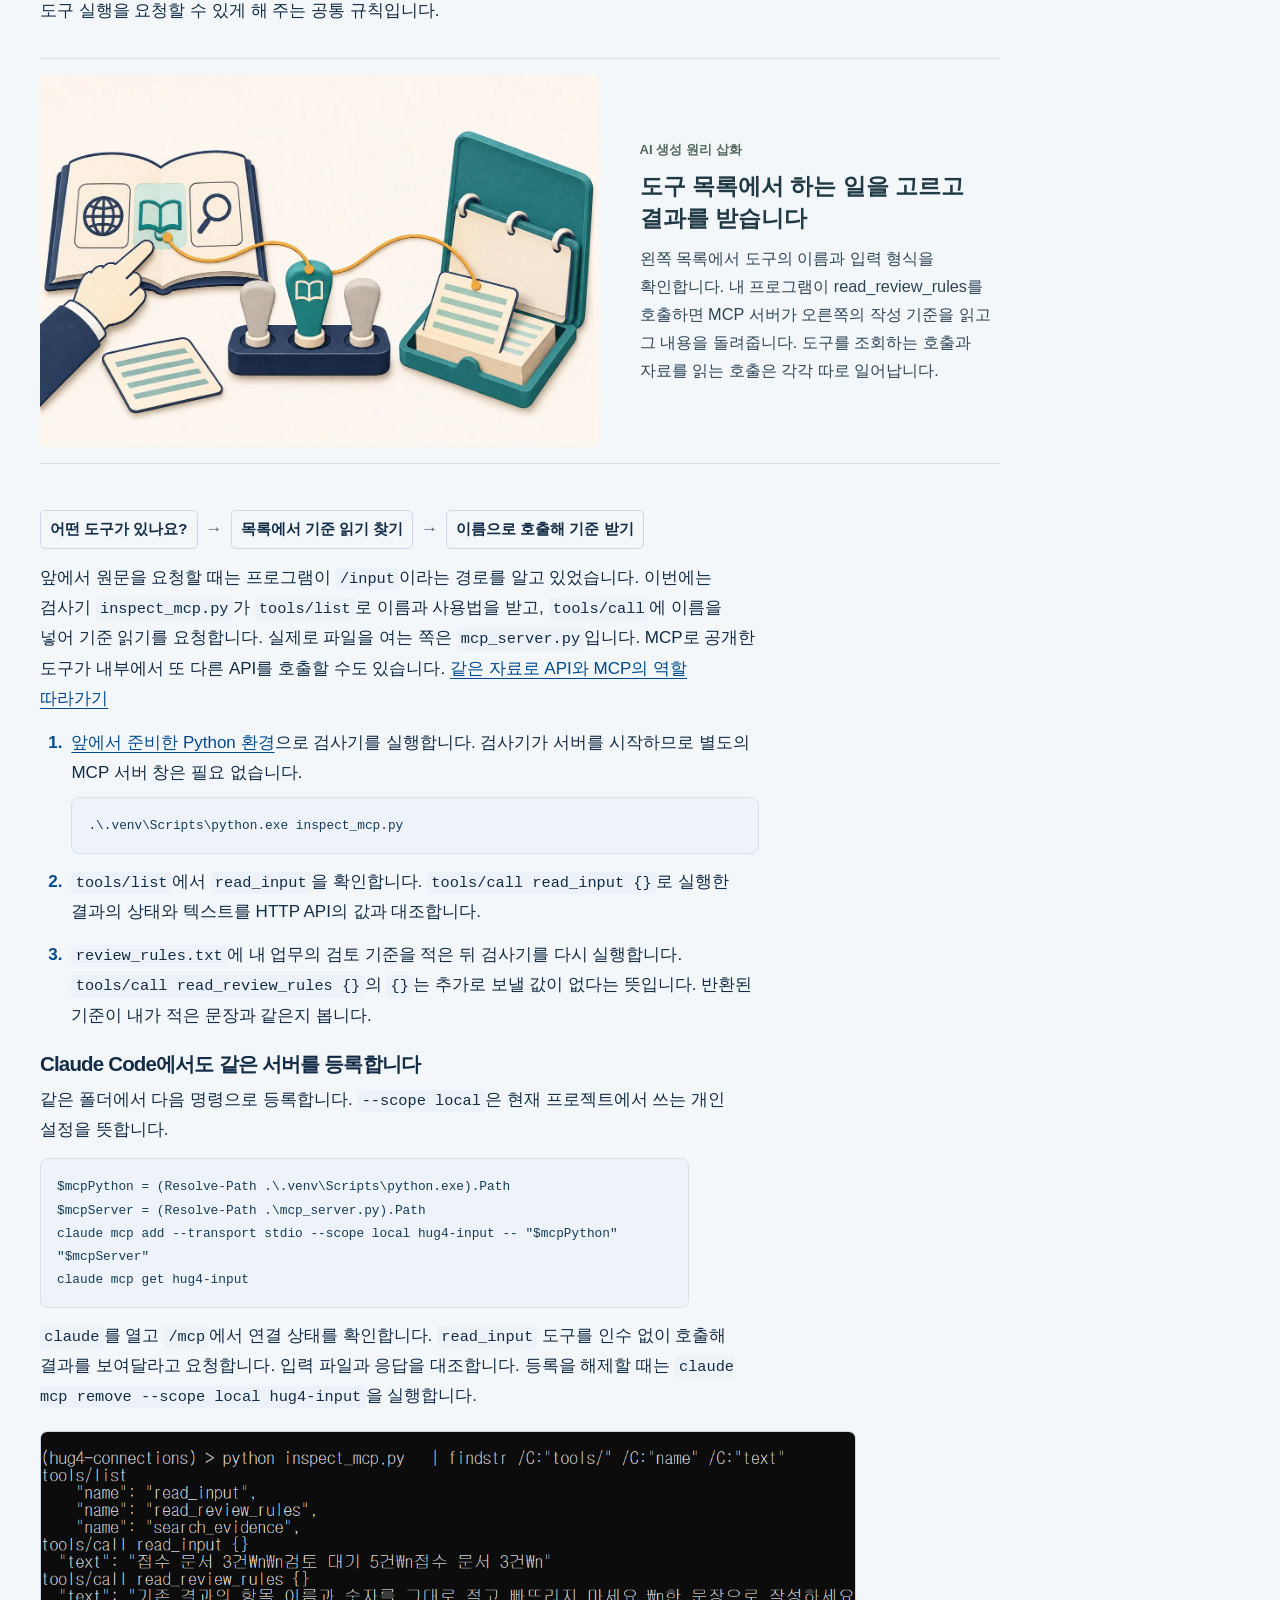
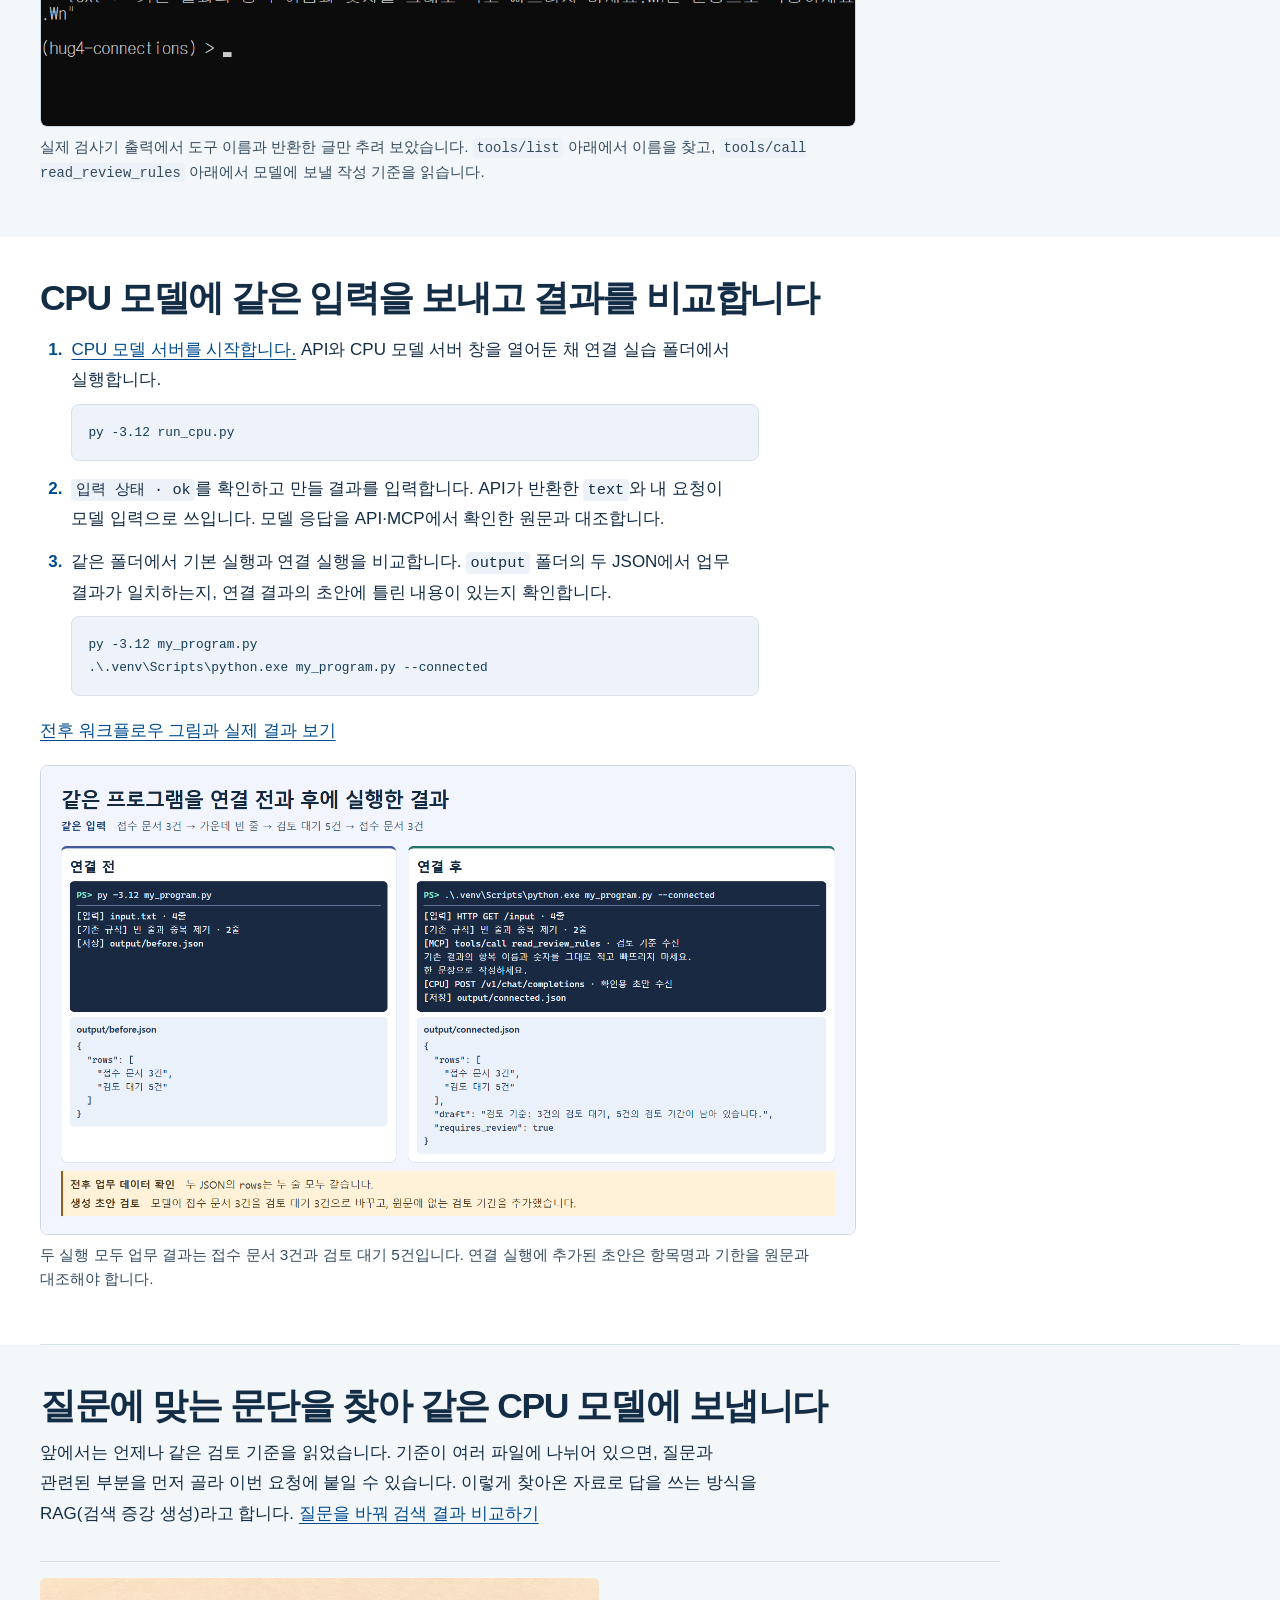
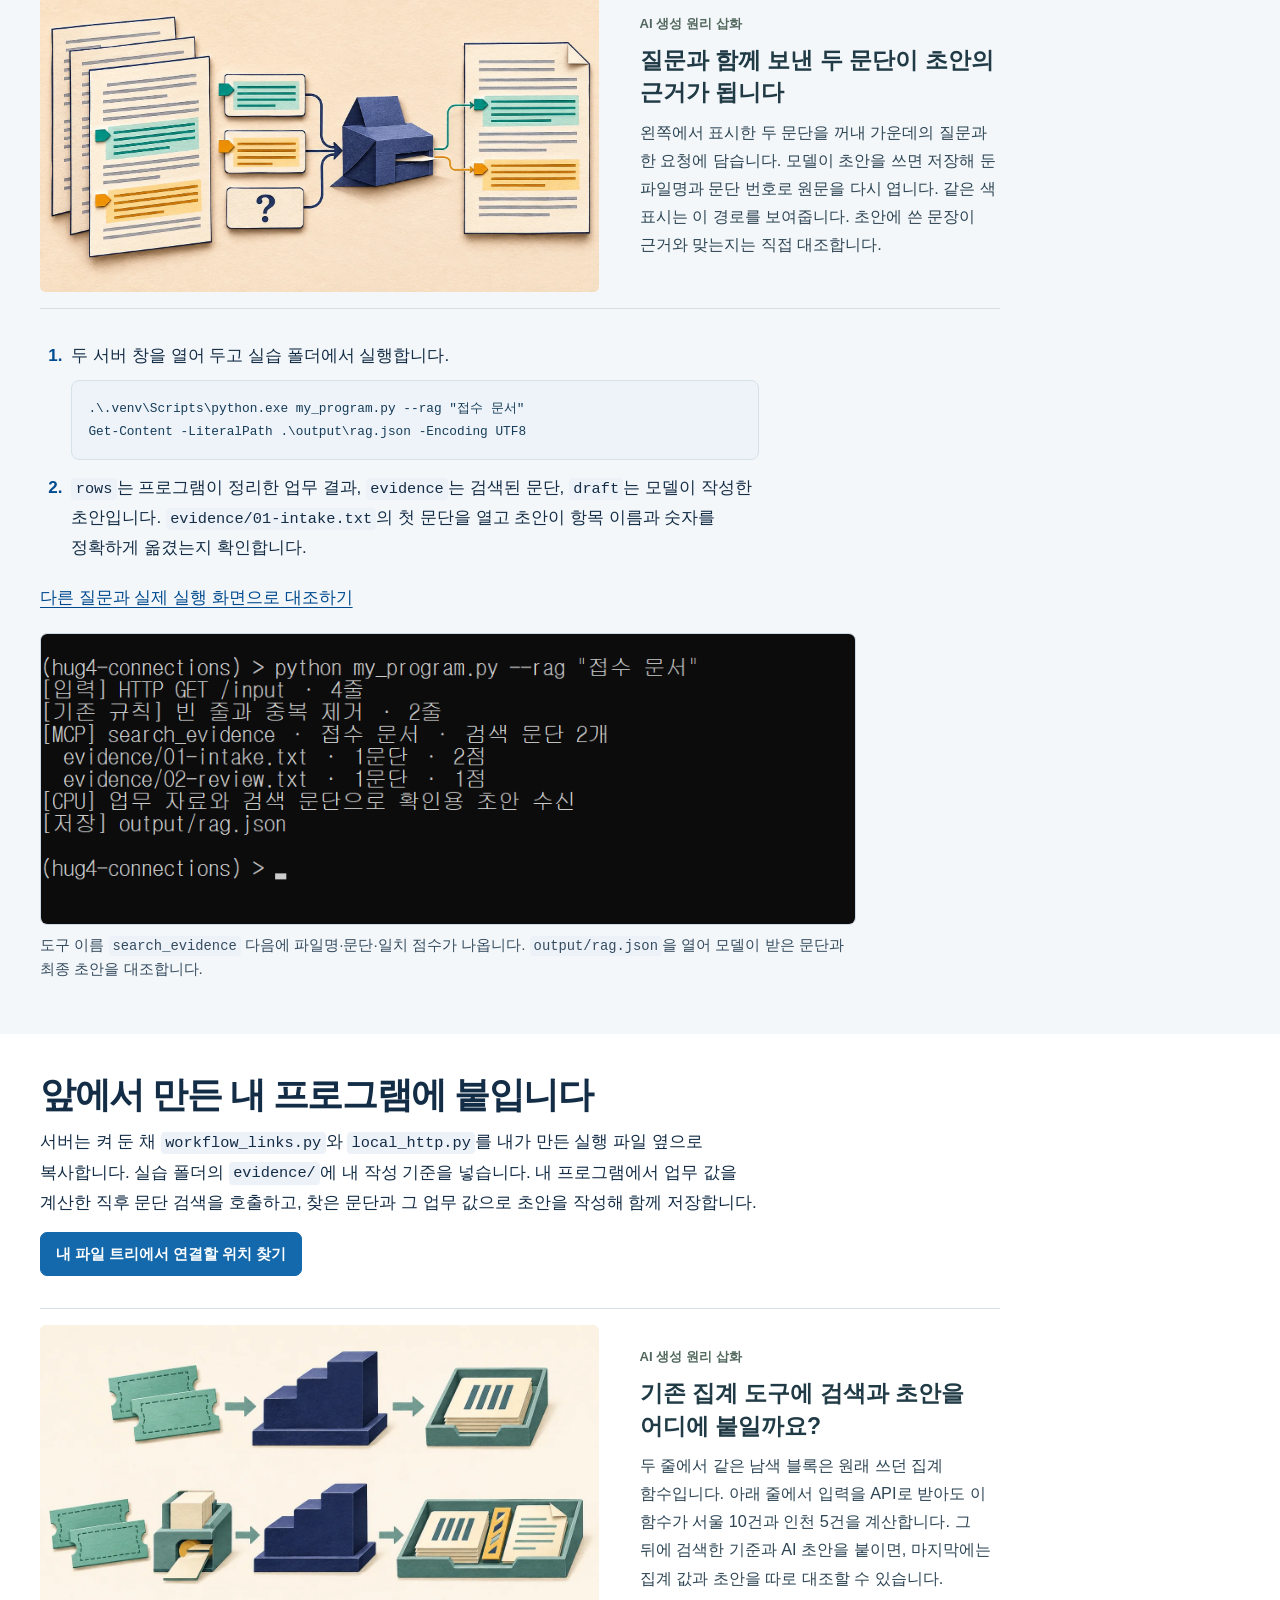
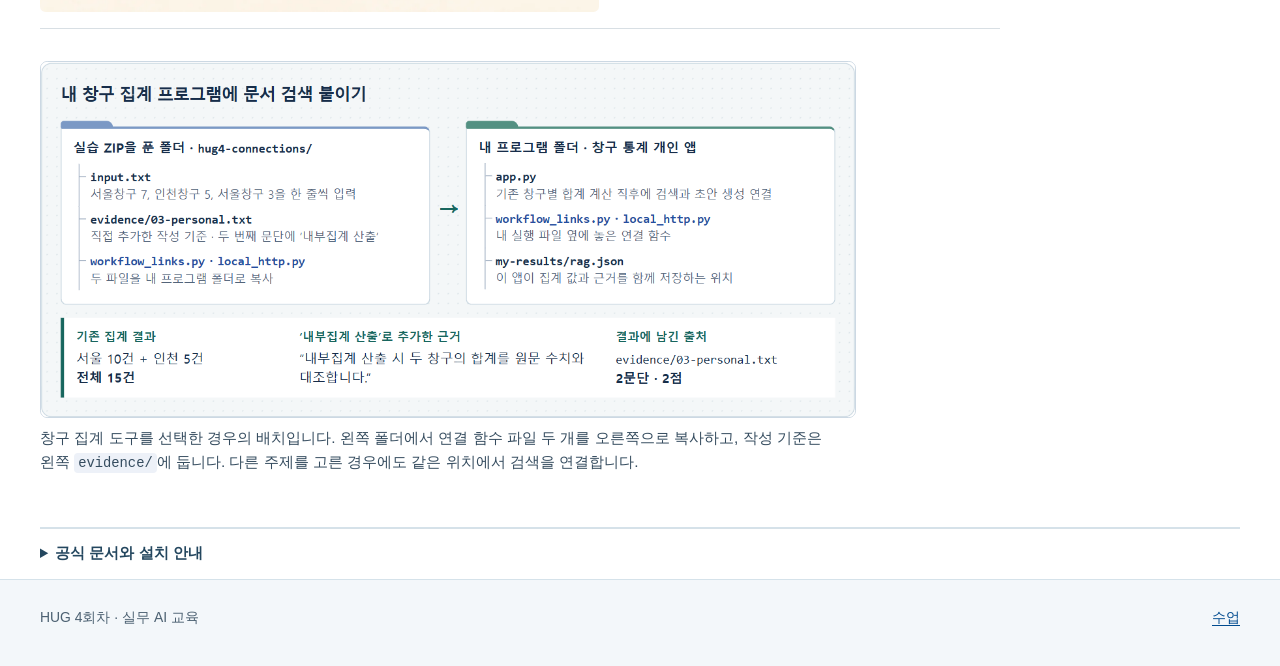
==== commit 62e13f7d: "Place generated teaching illustrations beside the concepts they explain" ====
--- a/docs/local.html
+++ b/docs/local.html
@@ -7,6 +7,7 @@
   <title>내 도구 실행과 연결 · HUG 4회차</title>
   <link rel="stylesheet" href="assets/site.css">
   <link rel="stylesheet" href="assets/example-figures.css">
+  <link rel="stylesheet" href="assets/principles.css">
   <script src="assets/example-viewer.js" defer></script>
 </head>
 <body class="guide-page">
@@ -54,6 +55,12 @@
 
     <div class="paper"><section class="wrap section" id="claude">
       <h2>Claude Code에 로그인하고 실제 응답을 확인합니다</h2>
+      <figure class="principle-plate">
+        <a href="assets/principles/account.webp" aria-label="로그인과 파일 수정은 서로 다른 확인을 거칩니다 그림 확대"><img src="assets/principles/account.webp" width="1320" height="676" loading="lazy" decoding="async" alt="왼쪽은 계정 카드를 확인하는 서비스이고, 오른쪽은 작업 폴더의 잠금 장치를 여는 손입니다."></a>
+        <figcaption><small>AI 생성 원리 삽화</small> <strong>로그인과 파일 수정은 서로 다른 확인을 거칩니다</strong>
+          <p>왼쪽 카드는 Claude 서비스가 어느 계정의 요청인지 확인하는 과정입니다. 오른쪽 잠금 장치는 내 PC에서 허용한 작업 범위를 나타냅니다. Team 계정으로 연결한 뒤에도 파일을 읽거나 수정할 때는 작업 폴더와 도구 권한이 적용됩니다.</p>
+        </figcaption>
+      </figure>
       <div class="split">
         <ol class="lesson-steps">
           <li><strong>계정 연결 상태를 봅니다.</strong>
@@ -87,6 +94,12 @@
       <h2>API로 업무 원문을 요청합니다</h2>
       <p class="reading">평소에는 내가 파일을 열고 문장을 복사했습니다. 이번에는 내 프로그램이 다른 프로그램에 “현재 원문을 주세요”라고 요청합니다. <strong>어떤 기능을 어떻게 요청하면 어떤 결과를 받는지 정해 둔 약속</strong>을 API라고 합니다. 이 실습은 HTTP라는 통신 규칙으로 요청을 보냅니다.</p>
       <p class="reading">요청을 보내는 프로그램이 <strong>클라이언트</strong>, 요청을 기다렸다가 처리해 주는 프로그램이 <strong>서버</strong>입니다. 여기서는 둘 다 내 PC에서 실행합니다. 요청을 받을 프로그램을 첫 창에서 계속 켜 두고, 둘째 창에서 요청을 보냅니다.</p>
+      <figure class="principle-plate">
+        <a href="assets/principles/api.webp" aria-label="어디에 무엇을 요청하면 어떤 값이 돌아올까요? 그림 확대"><img src="assets/principles/api.webp" width="1280" height="853" loading="lazy" decoding="async" alt="단말기에서 자료함으로 요청 카드가 건너가고, 반대 방향 화살표로 원문과 같은 표식의 자료 카드가 돌아옵니다."></a>
+        <figcaption><small>AI 생성 원리 삽화</small> <strong>어디에 무엇을 요청하면 어떤 값이 돌아올까요?</strong>
+          <p>위쪽은 내 프로그램이 보내는 GET /input 요청입니다. 서버는 정해진 파일을 읽고 아래쪽 길로 응답을 돌려줍니다. 프로그램은 응답 안의 text를 다음 업무 규칙의 입력으로 씁니다.</p>
+        </figcaption>
+      </figure>
       <div class="diagram" aria-label="입력 API에서 원문을 받는 순서"><b>내 프로그램이 원문을 요청</b><span aria-hidden="true">→</span><b>서버가 input.txt 읽기</b><span aria-hidden="true">→</span><b>내 프로그램이 원문을 받음</b></div>
       <ol class="lesson-steps reading">
         <li><strong>서버를 켭니다.</strong> 표시된 주소 <code>http://127.0.0.1:8766/input</code>에서 <code>127.0.0.1</code>은 내 PC, <code>8766</code>은 그 PC에서 요청을 받을 프로그램을 찾는 번호(포트)입니다. 연결 실습 동안 이 창을 열어 둡니다.
@@ -101,6 +114,12 @@
     <div class="paper"><section class="wrap section" id="mcp">
       <h2>MCP로 검토 기준을 읽는 도구를 찾아 씁니다</h2>
       <p class="reading">이번에는 “항목 이름과 숫자를 그대로 적으세요”라는 검토 기준이 필요합니다. 이 기준을 찾아 읽는 기능을 Claude Code와 내 프로그램이 함께 쓰게 해보겠습니다. <strong>MCP(Model Context Protocol)</strong>는 프로그램들이 사용 가능한 도구의 이름과 사용법을 알아보고, 정해진 형식으로 도구 실행을 요청할 수 있게 해 주는 공통 규칙입니다.</p>
+      <figure class="principle-plate">
+        <a href="assets/principles/mcp.webp" aria-label="도구 목록에서 하는 일을 고르고 결과를 받습니다 그림 확대"><img src="assets/principles/mcp.webp" width="1280" height="853" loading="lazy" decoding="async" alt="도구 목록에서 책 모양을 고르면 같은 표식의 도구가 보관된 기준 문서에 연결됩니다."></a>
+        <figcaption><small>AI 생성 원리 삽화</small> <strong>도구 목록에서 하는 일을 고르고 결과를 받습니다</strong>
+          <p>왼쪽 목록에서 도구의 이름과 입력 형식을 확인합니다. 내 프로그램이 read_review_rules를 호출하면 MCP 서버가 오른쪽의 작성 기준을 읽고 그 내용을 돌려줍니다. 도구를 조회하는 호출과 자료를 읽는 호출은 각각 따로 일어납니다.</p>
+        </figcaption>
+      </figure>
       <div class="diagram" aria-label="MCP로 검토 기준을 요청하는 순서"><b>어떤 도구가 있나요?</b><span aria-hidden="true">→</span><b>목록에서 기준 읽기 찾기</b><span aria-hidden="true">→</span><b>이름으로 호출해 기준 받기</b></div>
       <p class="reading">앞에서 원문을 요청할 때는 프로그램이 <code>/input</code>이라는 경로를 알고 있었습니다. 이번에는 검사기 <code>inspect_mcp.py</code>가 <code>tools/list</code>로 이름과 사용법을 받고, <code>tools/call</code>에 이름을 넣어 기준 읽기를 요청합니다. 실제로 파일을 여는 쪽은 <code>mcp_server.py</code>입니다. MCP로 공개한 도구가 내부에서 또 다른 API를 호출할 수도 있습니다. <a href="index.html#connection-principles">같은 자료로 API와 MCP의 역할 따라가기</a></p>
       <ol class="lesson-steps reading">
@@ -136,6 +155,12 @@
     <div class="paper"><section class="wrap section" id="local-rag">
       <h2>질문에 맞는 문단을 찾아 같은 CPU 모델에 보냅니다</h2>
       <p class="reading">앞에서는 언제나 같은 검토 기준을 읽었습니다. 기준이 여러 파일에 나뉘어 있으면, 질문과 관련된 부분을 먼저 골라 이번 요청에 붙일 수 있습니다. 이렇게 찾아온 자료로 답을 쓰는 방식을 RAG(검색 증강 생성)라고 합니다. <a href="index.html#rag">질문을 바꿔 검색 결과 비교하기</a></p>
+      <figure class="principle-plate">
+        <a href="assets/principles/rag.webp" aria-label="질문과 함께 보낸 두 문단이 초안의 근거가 됩니다 그림 확대"><img src="assets/principles/rag.webp" width="1672" height="941" loading="lazy" decoding="async" alt="원문 가운데 청록색과 노란색 문단 두 개가 선택됩니다. 두 발췌문과 질문 카드가 모델에 함께 들어가고 오른쪽 초안에서 같은 색으로 출처를 추적합니다."></a>
+        <figcaption><small>AI 생성 원리 삽화</small> <strong>질문과 함께 보낸 두 문단이 초안의 근거가 됩니다</strong>
+          <p>왼쪽에서 표시한 두 문단을 꺼내 가운데의 질문과 한 요청에 담습니다. 모델이 초안을 쓰면 저장해 둔 파일명과 문단 번호로 원문을 다시 엽니다. 같은 색 표시는 이 경로를 보여줍니다. 초안에 쓴 문장이 근거와 맞는지는 직접 대조합니다.</p>
+        </figcaption>
+      </figure>
       <ol class="lesson-steps reading">
         <li>두 서버 창을 열어 두고 실습 폴더에서 실행합니다.
           <pre><code>.\.venv\Scripts\python.exe my_program.py --rag "접수 문서"
@@ -149,6 +174,12 @@
       <h2>앞에서 만든 내 프로그램에 붙입니다</h2>
       <p class="reading">서버는 켜 둔 채 <code>workflow_links.py</code>와 <code>local_http.py</code>를 내가 만든 실행 파일 옆으로 복사합니다. 실습 폴더의 <code>evidence/</code>에 내 작성 기준을 넣습니다. 내 프로그램에서 업무 값을 계산한 직후 문단 검색을 호출하고, 찾은 문단과 그 업무 값으로 초안을 작성해 함께 저장합니다.</p>
       <p class="reading"><a class="btn primary" href="index.html#integrate">내 파일 트리에서 연결할 위치 찾기</a></p>
+      <figure class="principle-plate">
+        <a href="assets/principles/integration.webp" aria-label="기존 집계 도구에 검색과 초안을 어디에 붙일까요? 그림 확대"><img src="assets/principles/integration.webp" width="1320" height="676" loading="lazy" decoding="async" alt="위아래 두 경로에 같은 남색 계단 모양 처리기가 있습니다. 아래 경로에서는 결과표 옆에 근거 표시와 초안이 추가됩니다."></a>
+        <figcaption><small>AI 생성 원리 삽화</small> <strong>기존 집계 도구에 검색과 초안을 어디에 붙일까요?</strong>
+          <p>두 줄에서 같은 남색 블록은 원래 쓰던 집계 함수입니다. 아래 줄에서 입력을 API로 받아도 이 함수가 서울 10건과 인천 5건을 계산합니다. 그 뒤에 검색한 기준과 AI 초안을 붙이면, 마지막에는 집계 값과 초안을 따로 대조할 수 있습니다.</p>
+        </figcaption>
+      </figure>
       <figure class="course-example"><a href="assets/captures/example-rag-transfer.png"><img src="assets/captures/example-rag-transfer.png" width="1248" height="545" alt="창구별 7건, 5건, 3건을 집계하는 개인 앱과 작성 기준을 둔 실습 폴더. 전체 15건 옆에 검색 근거가 함께 저장됩니다." loading="lazy"></a><figcaption>창구 집계 도구를 선택한 경우의 배치입니다. 왼쪽 폴더에서 연결 함수 파일 두 개를 오른쪽으로 복사하고, 작성 기준은 왼쪽 <code>evidence/</code>에 둡니다. 다른 주제를 고른 경우에도 같은 위치에서 검색을 연결합니다.</figcaption></figure>
     </section>
     <div class="wrap">
--- a/docs/assets/principles.css
+++ b/docs/assets/principles.css
@@ -0,0 +1,51 @@
+.principle-plate {
+  display: grid;
+  grid-template-columns: minmax(0, 1.55fr) minmax(14rem, 1fr);
+  align-items: center;
+  gap: clamp(1rem, 3.2vw, 2.6rem);
+  margin: clamp(1.2rem, 3vw, 2rem) 0;
+  padding-block: 1rem;
+  border-block: 1px solid #d8dfe4;
+}
+.principle-plate > a {
+  display: block;
+  min-width: 0;
+  cursor: zoom-in;
+  border-radius: .35rem;
+}
+.principle-plate img {
+  display: block;
+  width: 100%;
+  height: auto;
+  border-radius: inherit;
+}
+.principle-plate figcaption { min-width: 0; margin: 0; text-align: start; }
+.principle-plate figcaption small {
+  display: block;
+  margin-bottom: .52rem;
+  color: #52685e;
+  font-size: .82rem;
+  font-weight: 650;
+}
+.principle-plate figcaption strong {
+  display: block;
+  color: #203b46;
+  font-size: clamp(1.12rem, 1.8vw, 1.46rem);
+  line-height: 1.42;
+  word-break: keep-all;
+}
+.principle-plate figcaption p {
+  margin: .55rem 0 0;
+  color: #2e4655;
+  font-size: 1.02rem;
+  line-height: 1.72;
+  text-wrap: pretty;
+}
+.guide-page .principle-plate { max-width: 60rem; }
+@media (max-width: 740px) {
+  .principle-plate { grid-template-columns: minmax(0, 1fr); gap: .75rem; }
+  .principle-plate figcaption small { margin-bottom: .18rem; }
+}
+@media print {
+  .principle-plate { break-inside: avoid; }
+}
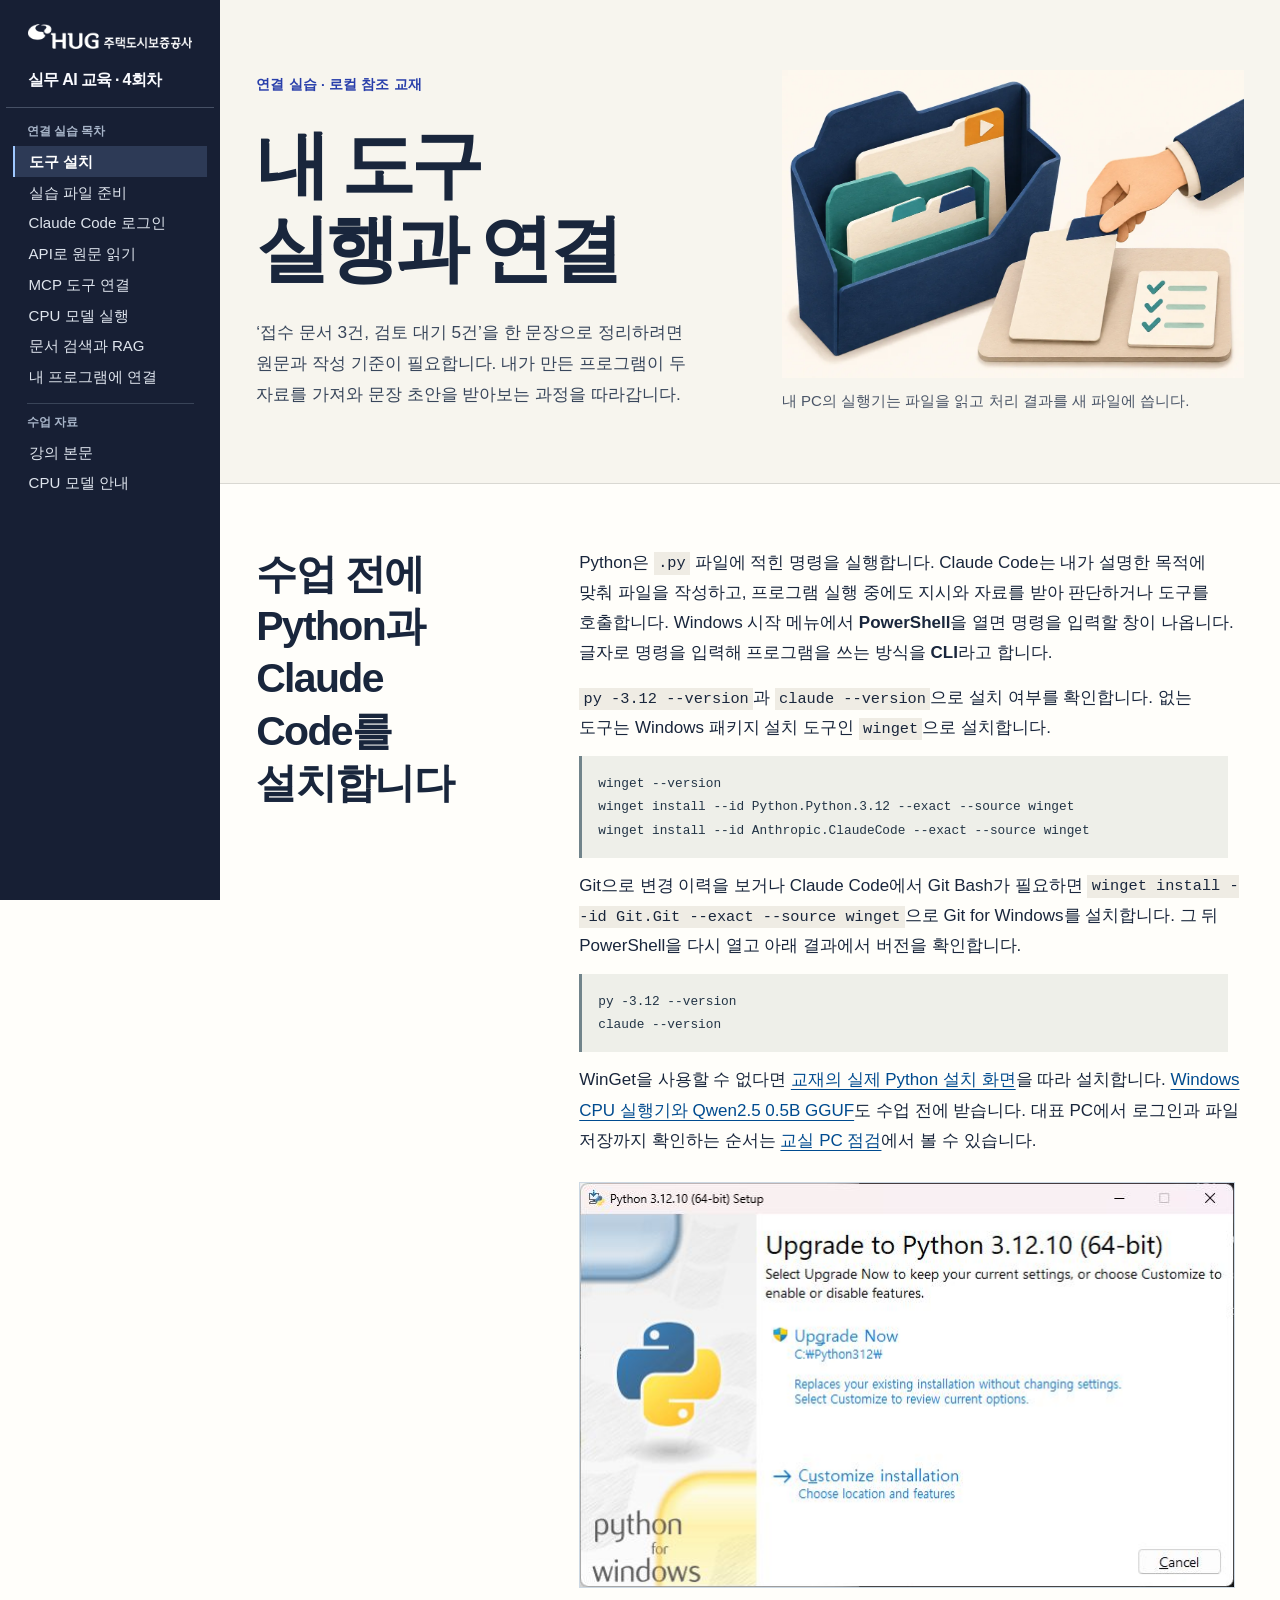
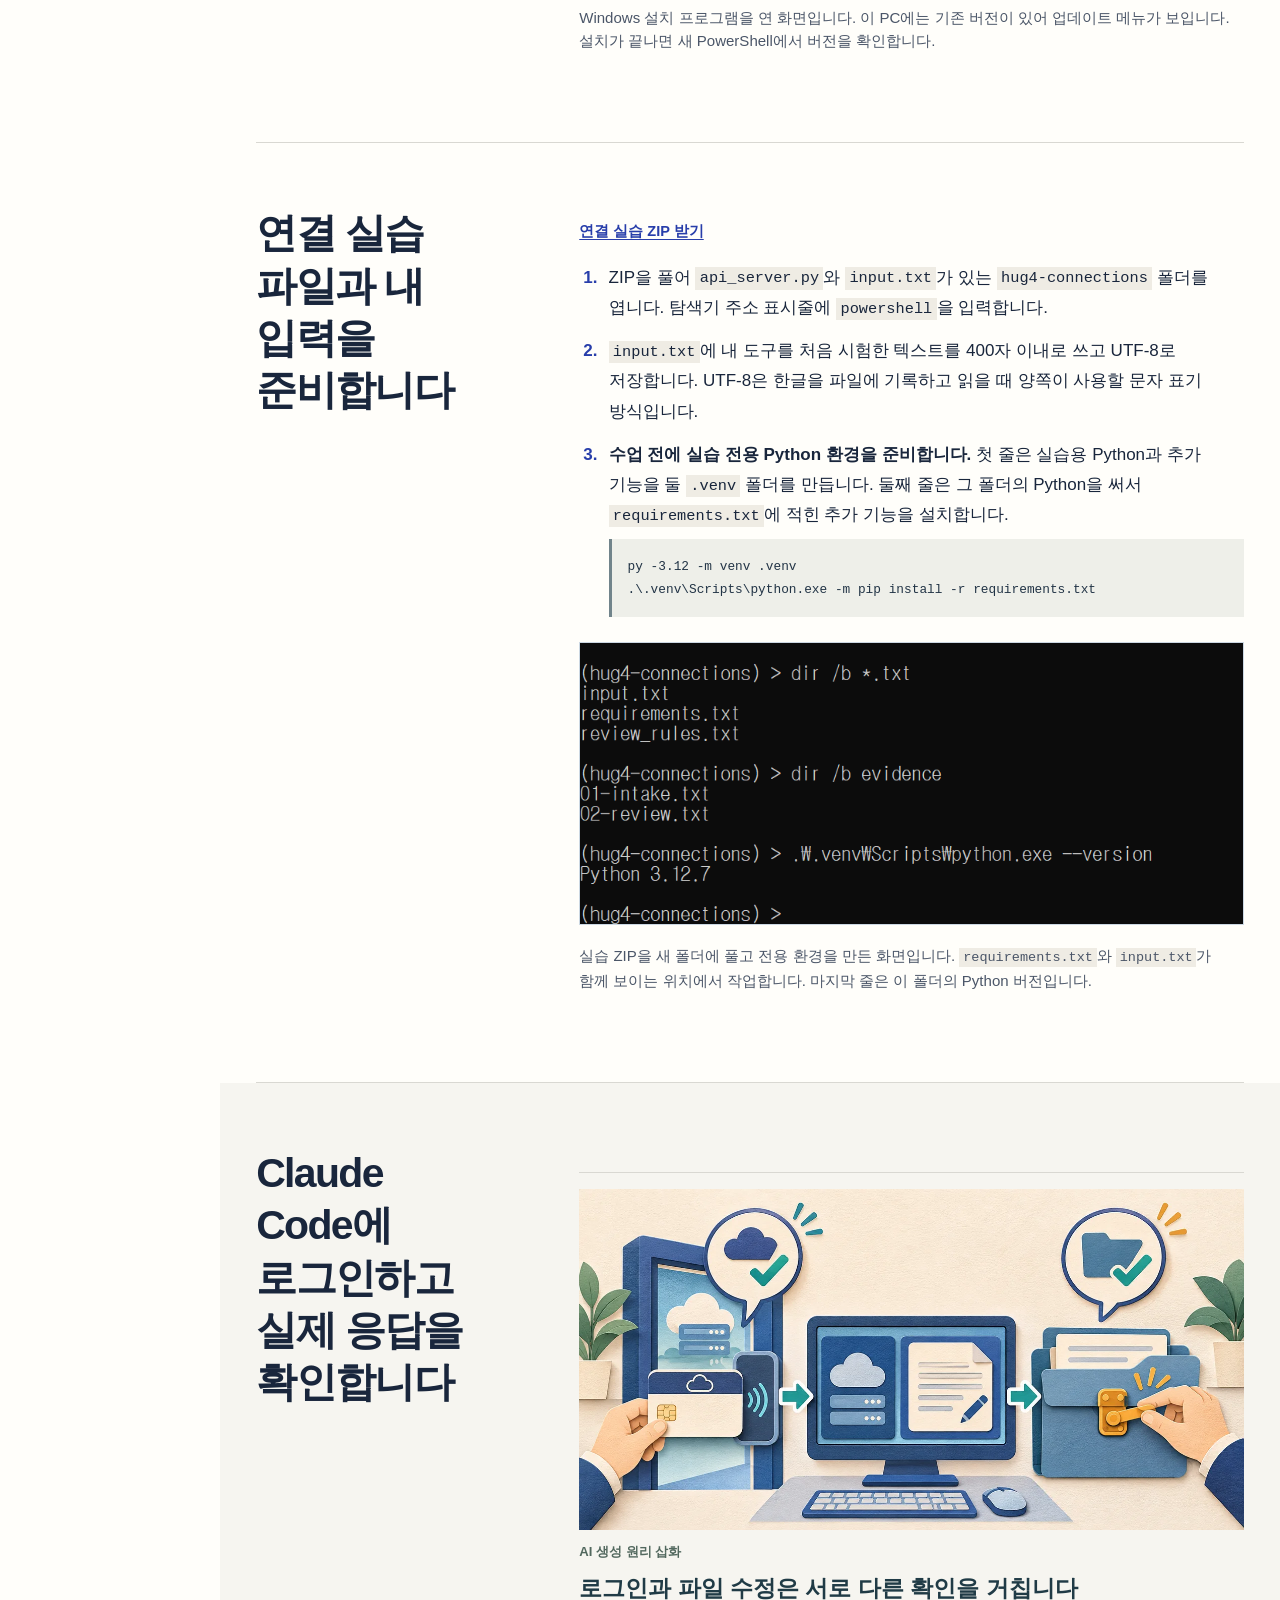
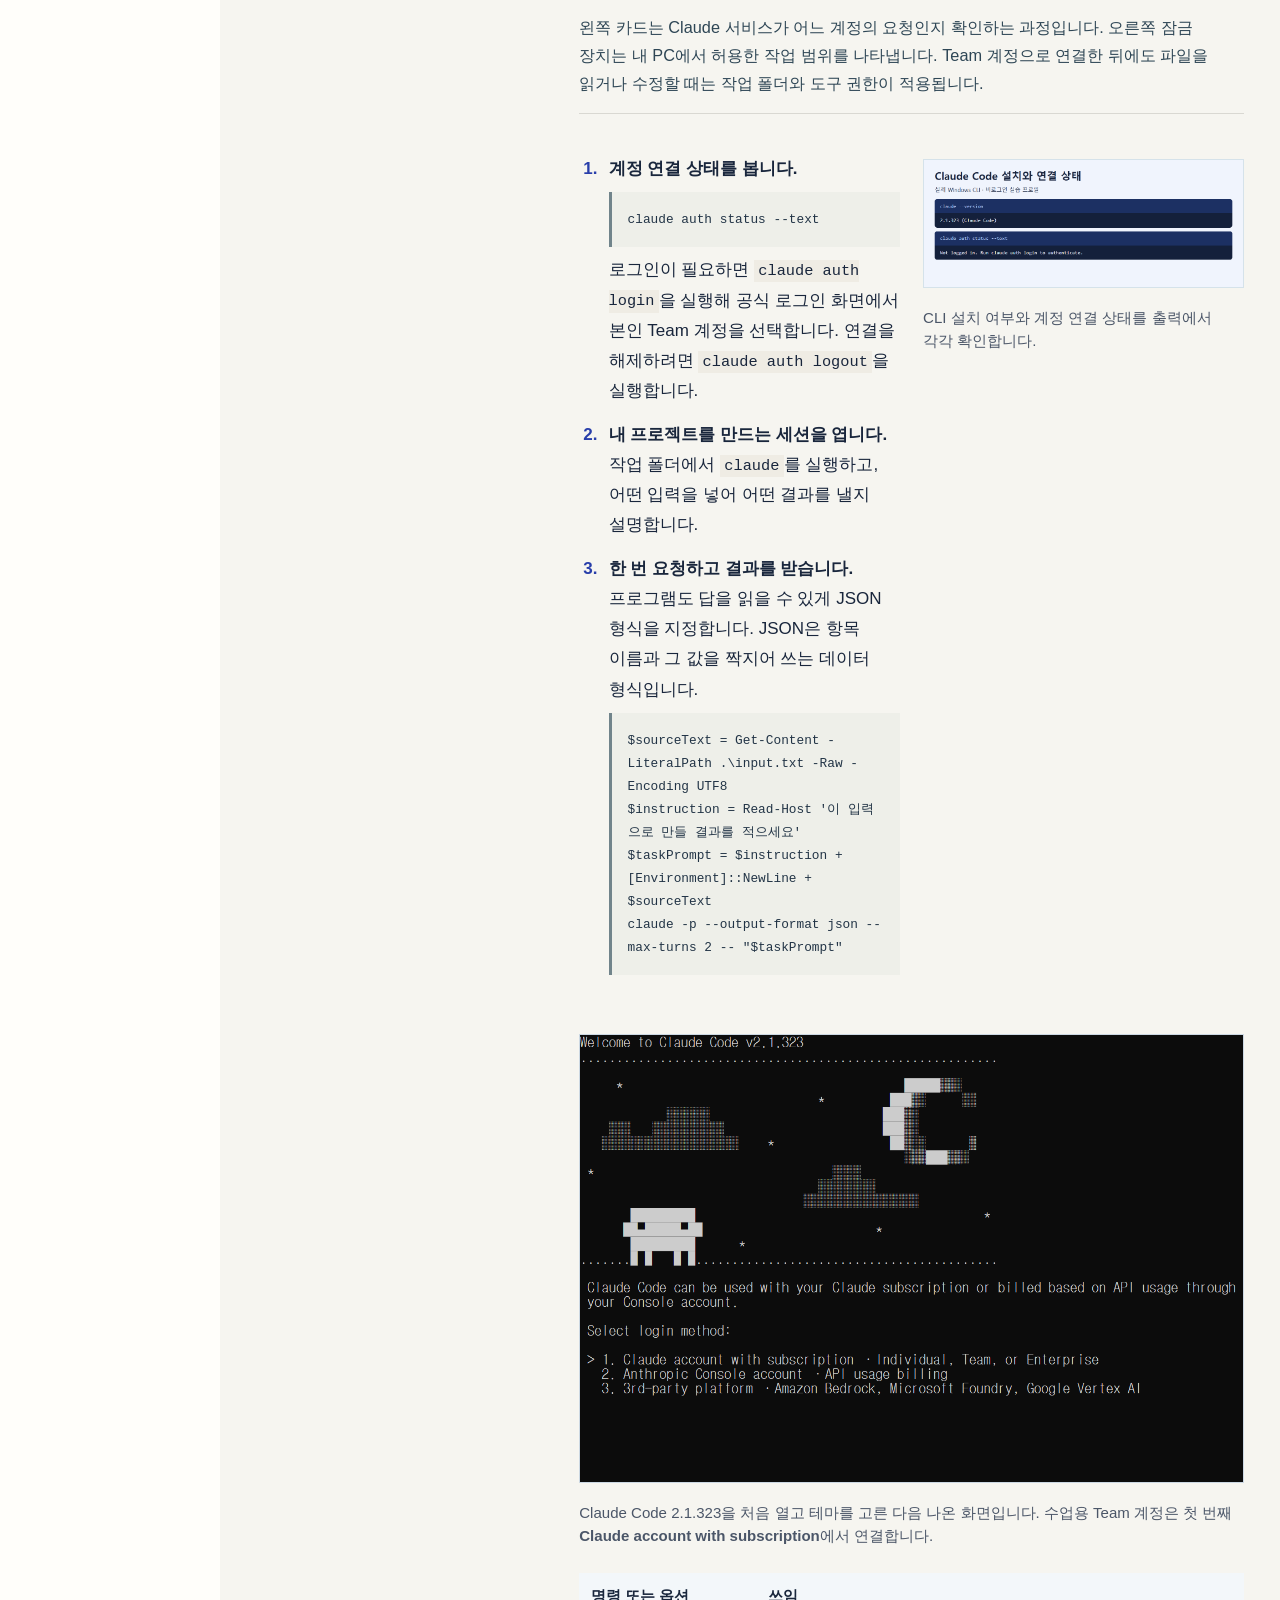
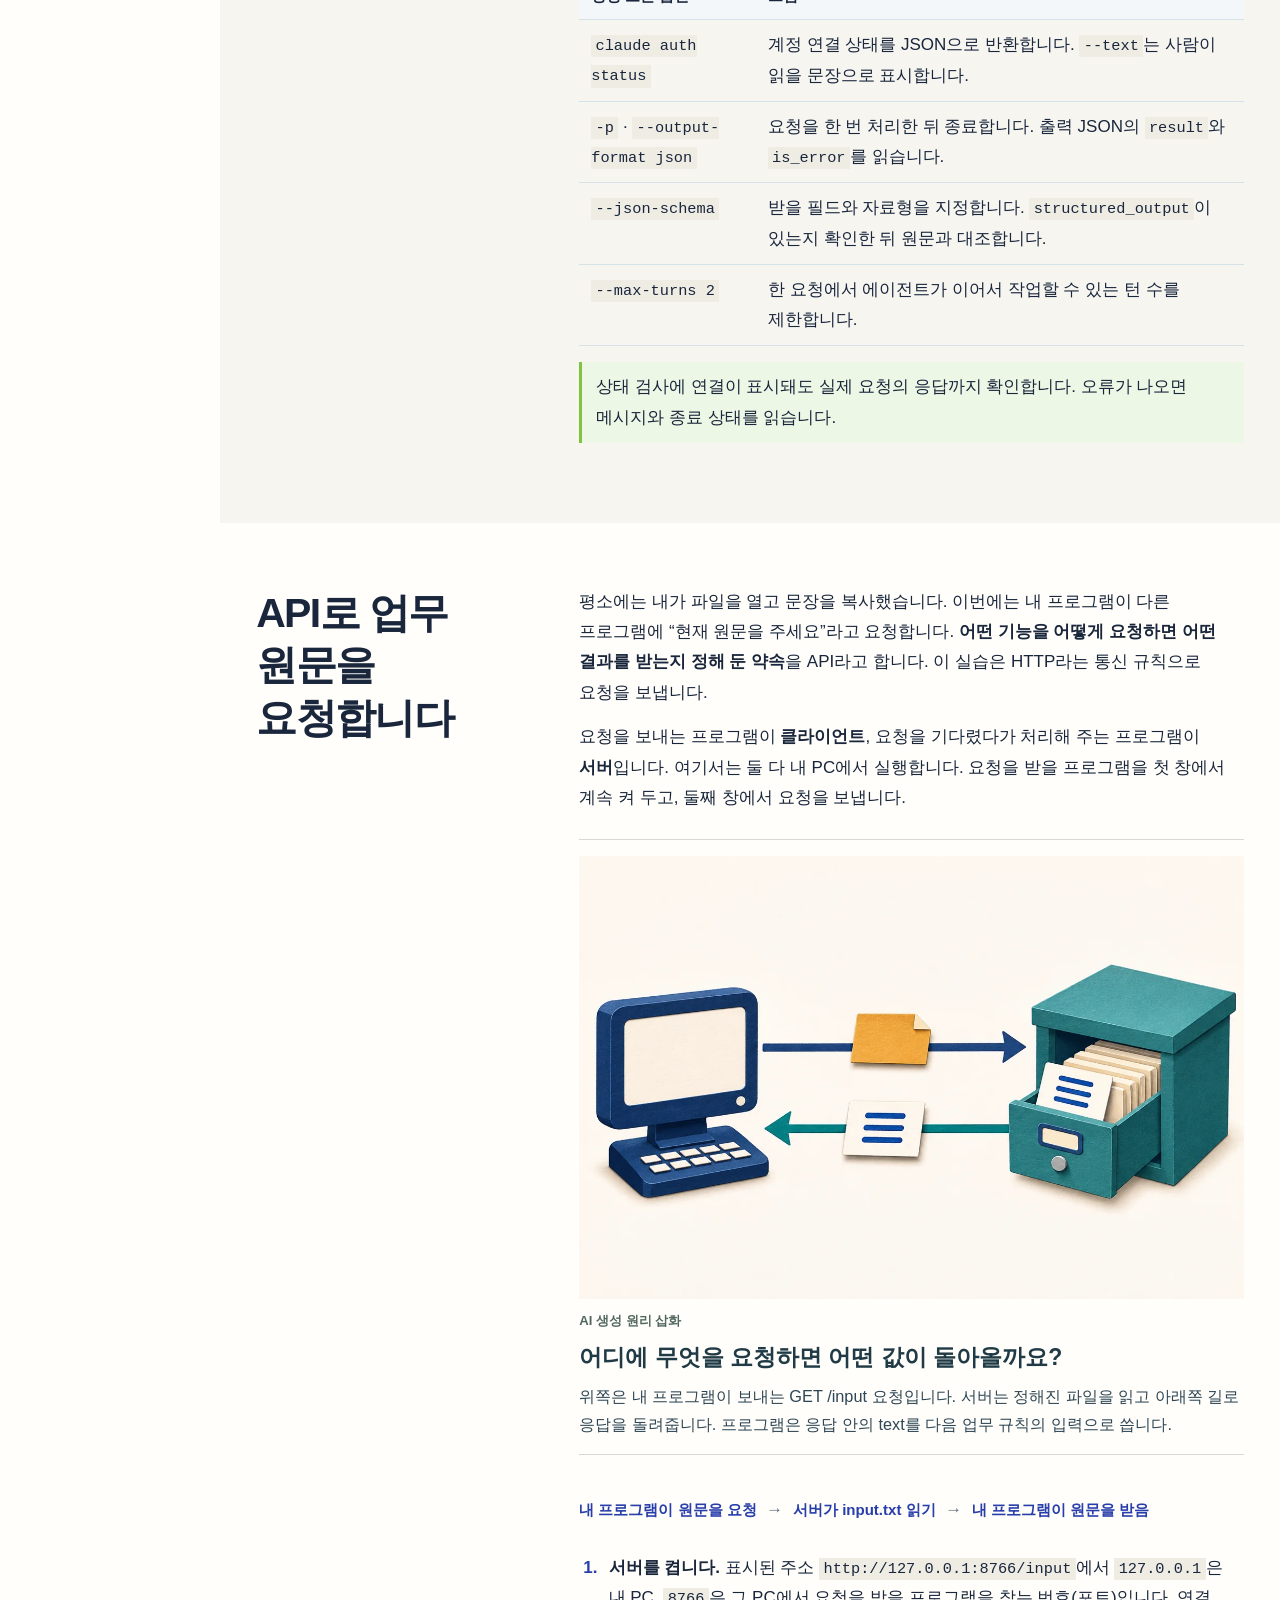
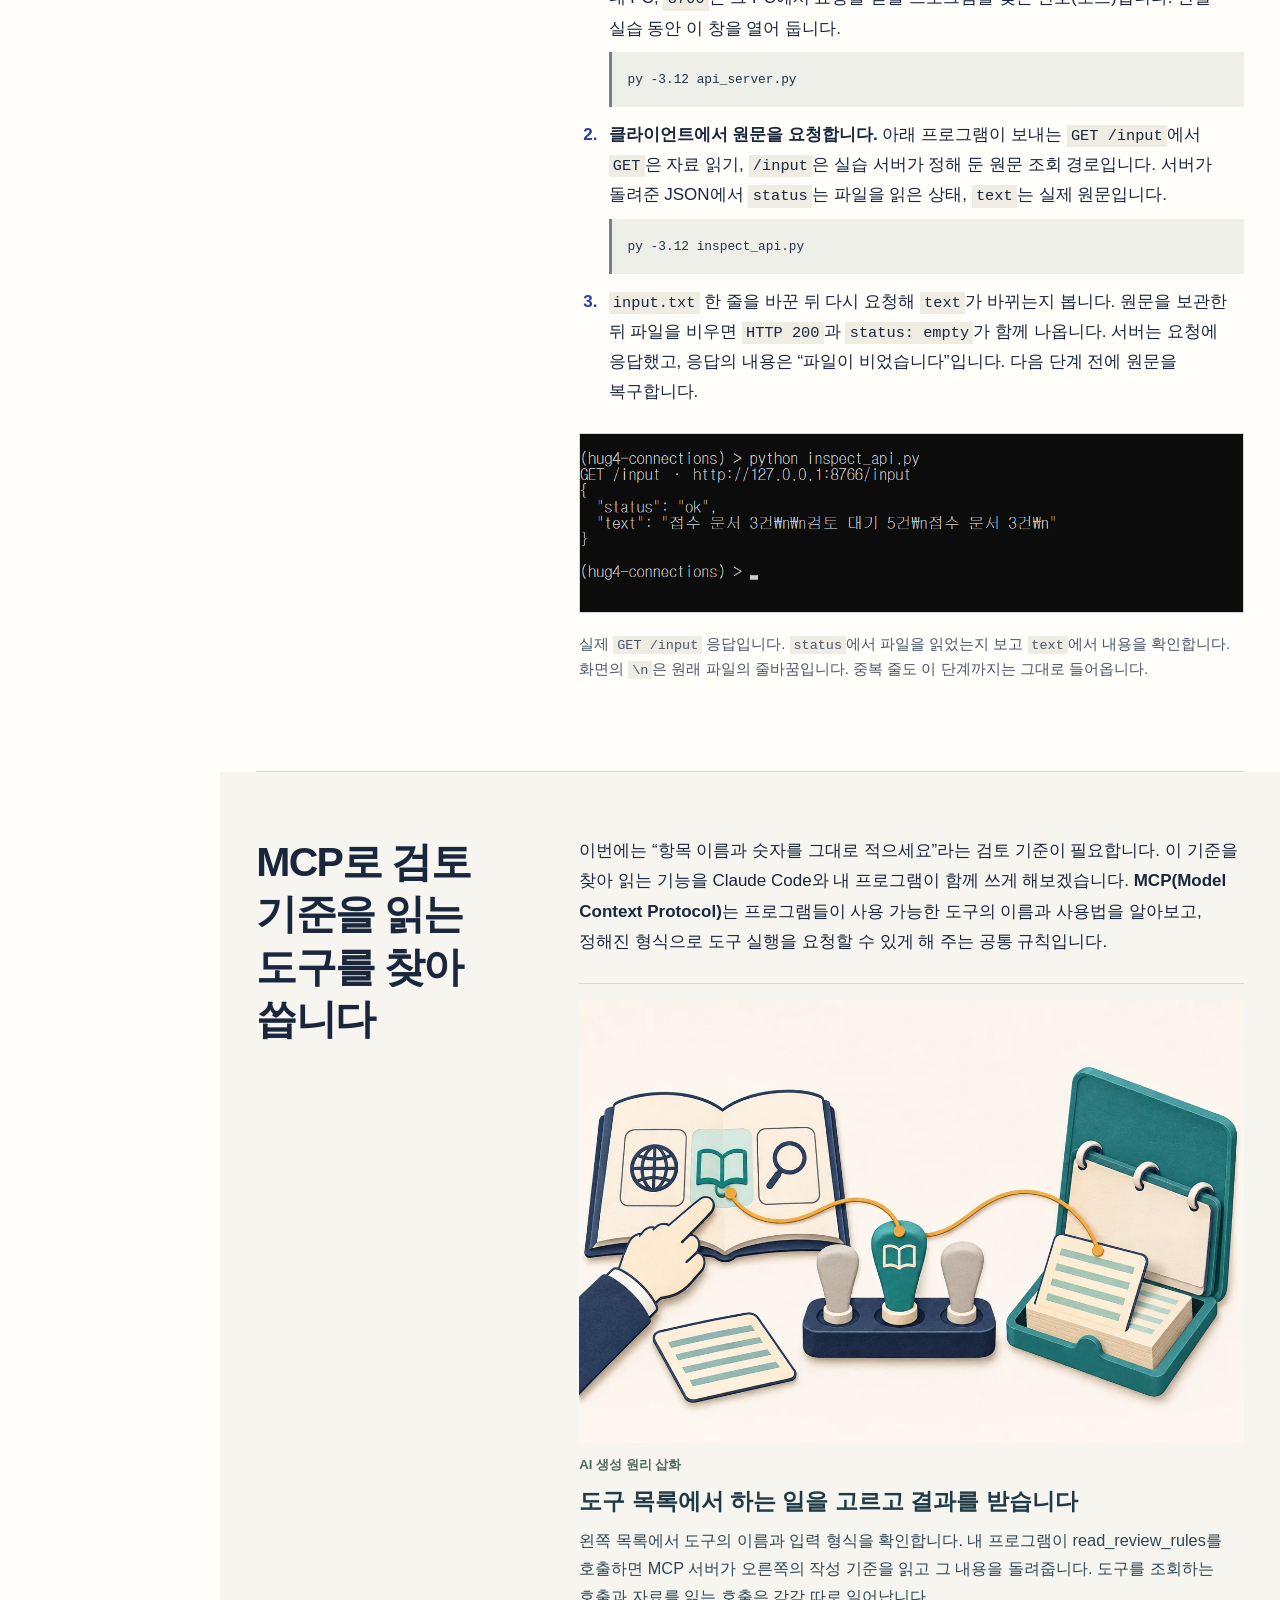
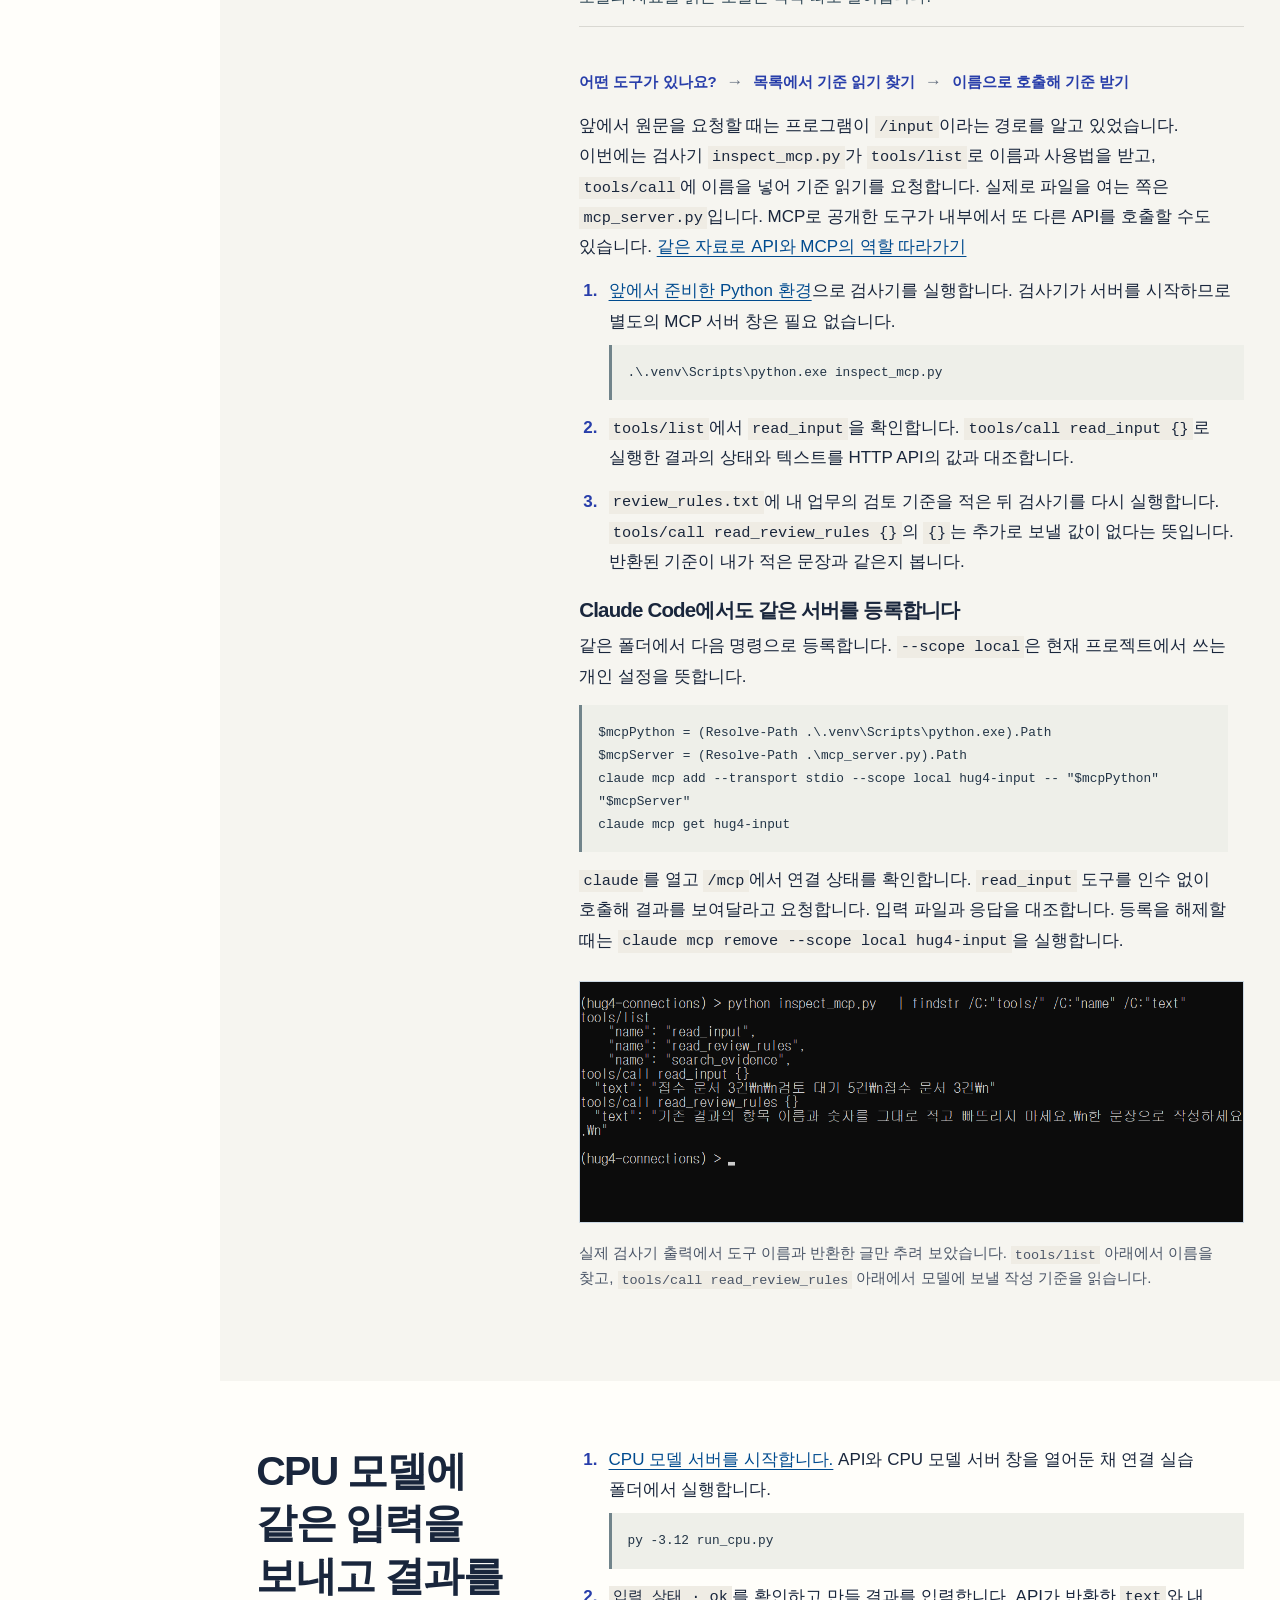
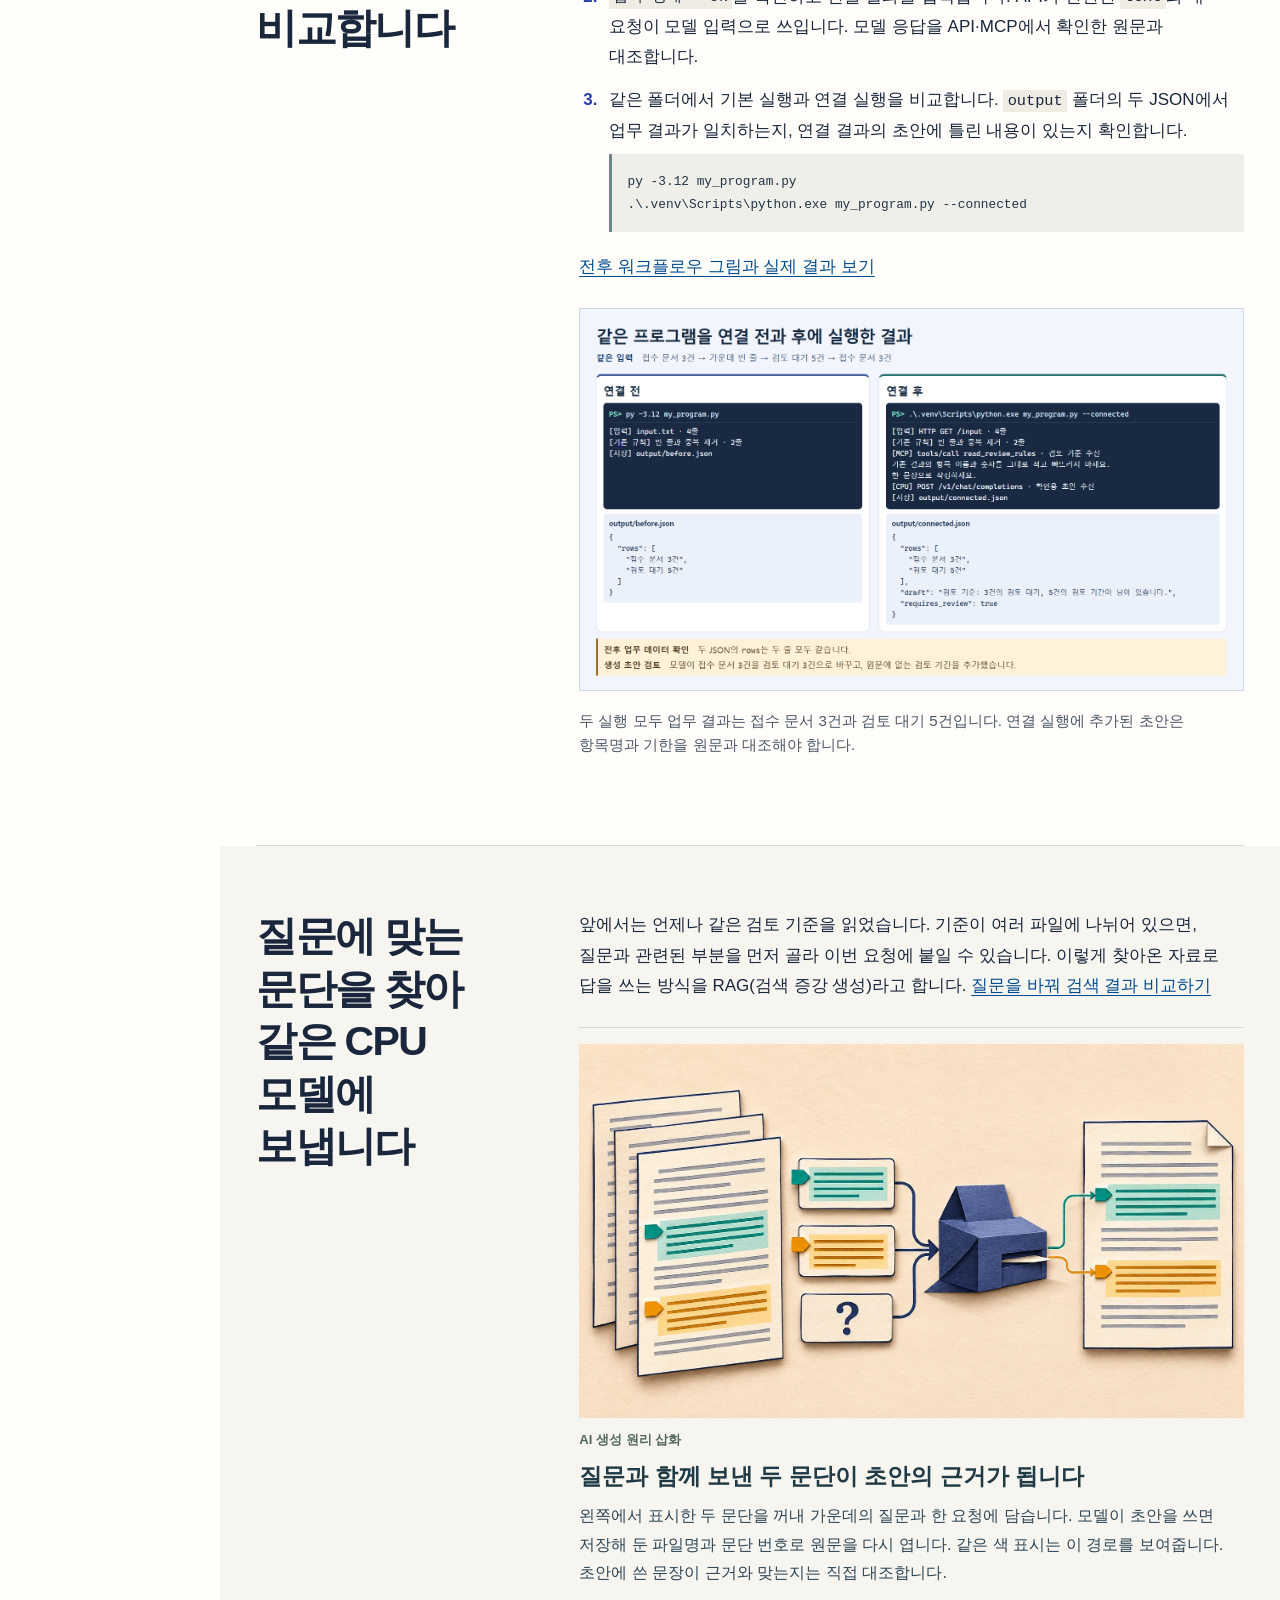
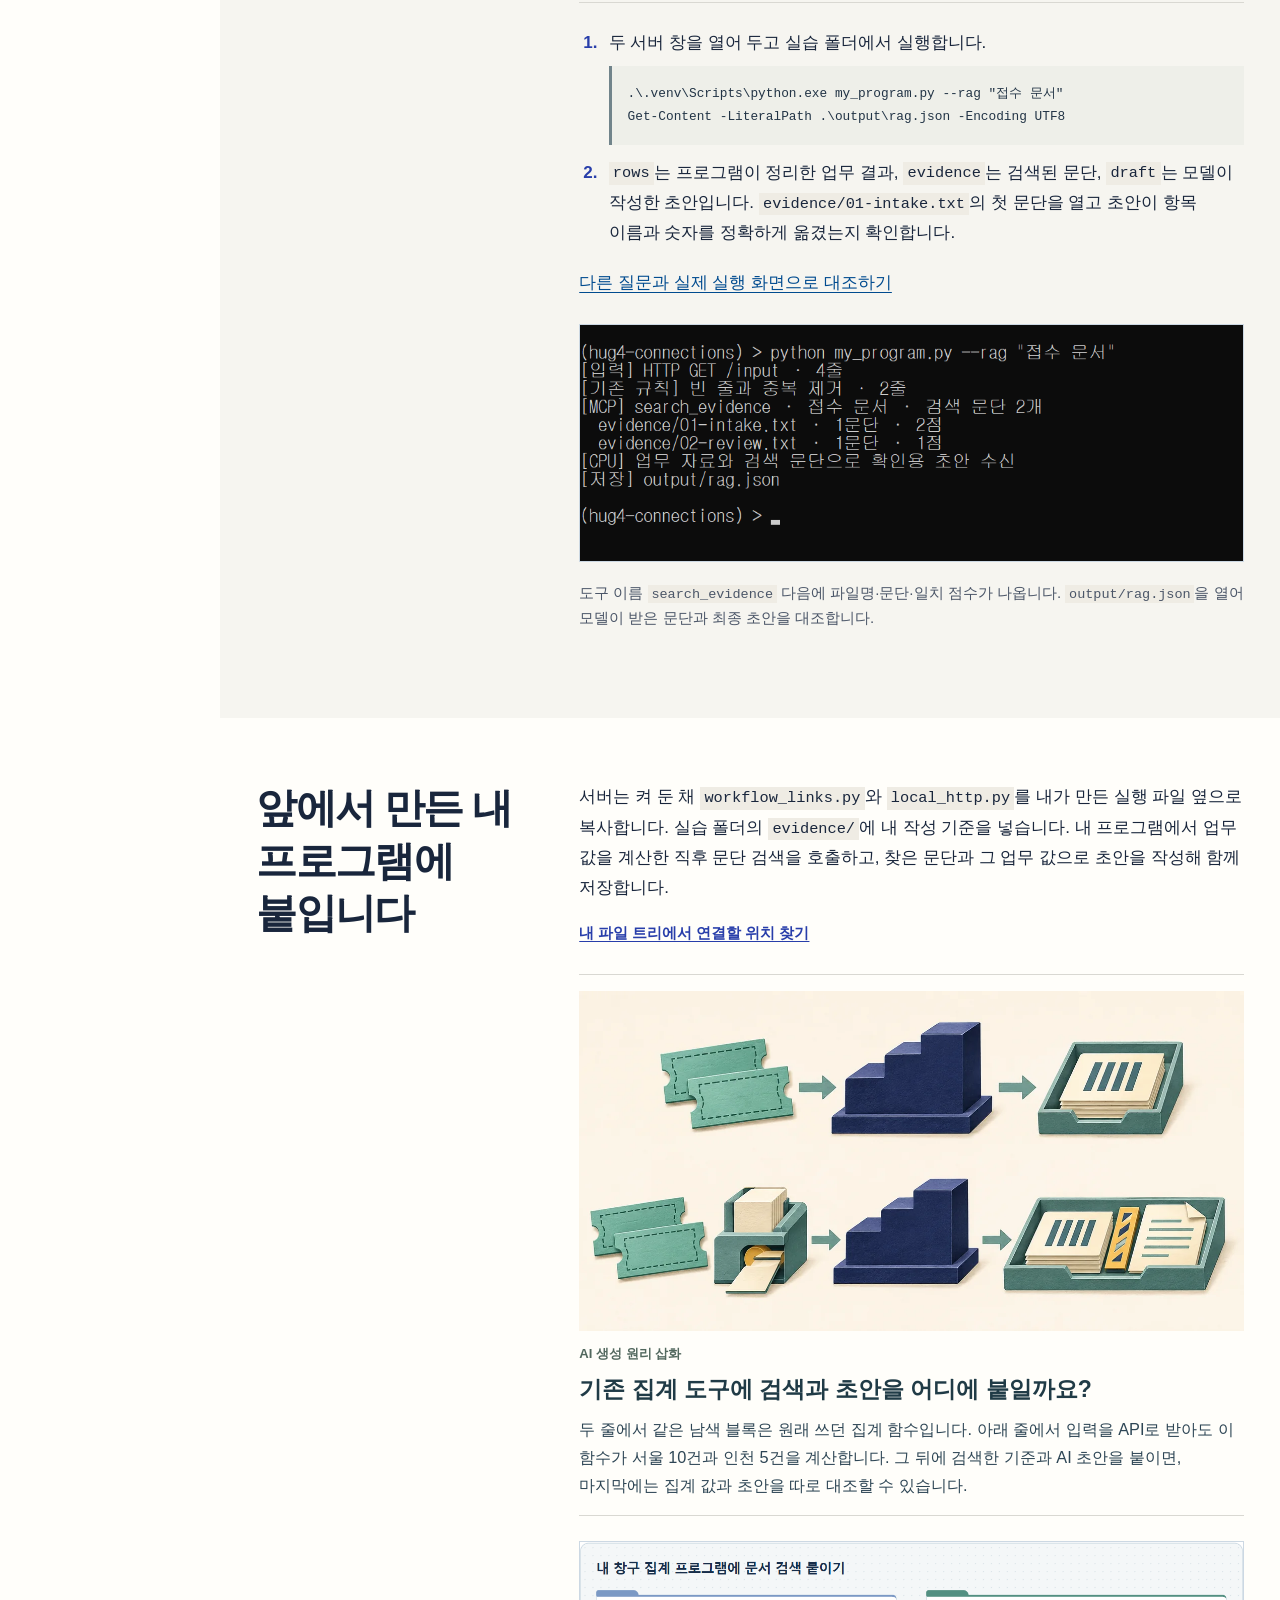
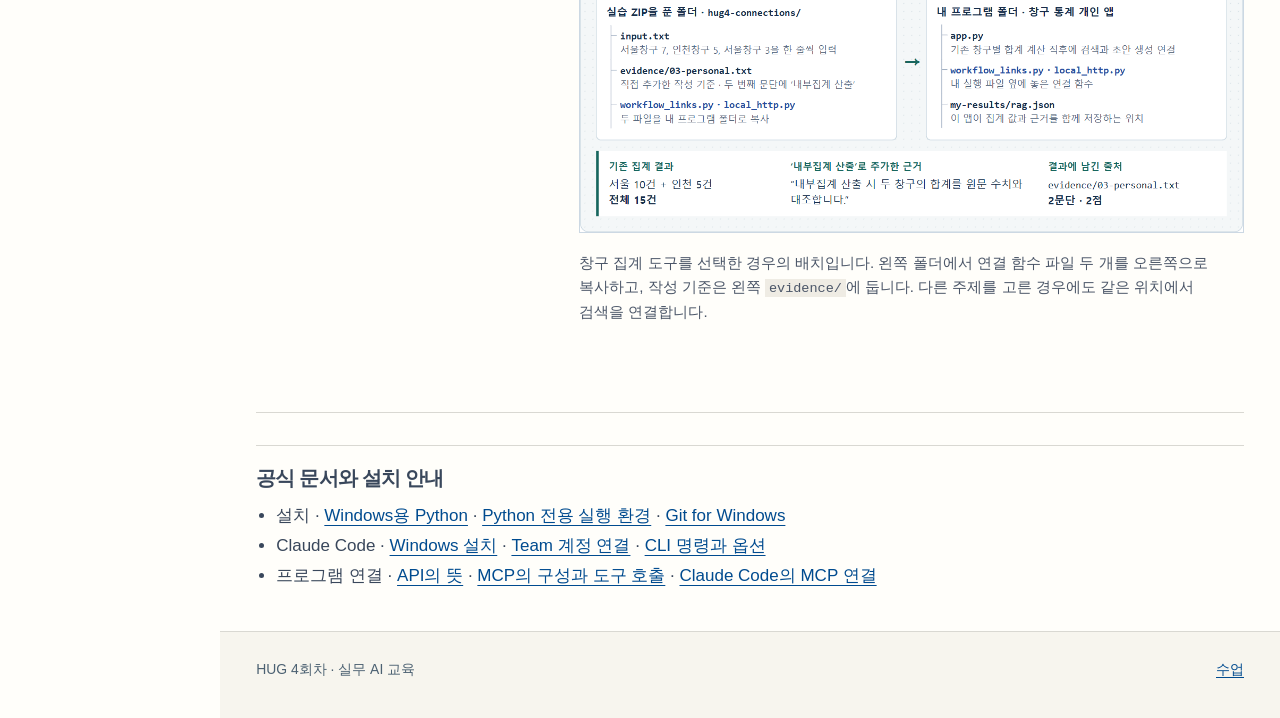
==== commit 784a88f5: "Publish the individual AI workflow design and CPU labs" ====
--- a/docs/local.html
+++ b/docs/local.html
@@ -9,26 +9,44 @@
   <link rel="stylesheet" href="assets/example-figures.css">
   <link rel="stylesheet" href="assets/principles.css">
   <script src="assets/example-viewer.js" defer></script>
+  <link rel="stylesheet" href="assets/guide-spread.css">
+  <link rel="stylesheet" href="assets/course-rail.css">
+  <script src="assets/course-rail.js" defer></script>
 </head>
-<body class="guide-page">
+<body class="has-course-rail guide-page guide-spread">
   <a class="skip" href="#main">본문으로</a>
-  <header class="top">
-    <div class="wrap">
-      <a class="brand" href="index.html"><img src="assets/brand/hug-logo.png" alt="HUG 주택도시보증공사" width="209" height="32"><span><strong>실무 AI 교육</strong><small>4회차 교재</small></span></a>
-      <nav aria-label="수업 메뉴"><a href="index.html">수업</a><a href="index.html#practice">실습</a><a href="models.html">모델 받기</a></nav>
-    </div>
-  </header>
+  <header class="rail-mobile"><a class="rail-mobile-brand" href="index.html"><img src="assets/brand/hug-logo.png" width="209" height="32" alt="HUG 주택도시보증공사"><span>실무 AI 교육</span></a><button type="button" class="rail-toggle" id="rail-toggle" aria-controls="course-rail" aria-expanded="false"><i aria-hidden="true"></i>목차</button></header>
+  <aside class="course-rail" id="course-rail" aria-label="연결 실습 목차">
+    <div class="rail-mast"><a class="rail-brand" href="index.html"><img src="assets/brand/hug-logo.png" width="209" height="32" alt="HUG 주택도시보증공사"></a><span class="rail-course">실무 AI 교육 · 4회차</span><button type="button" class="rail-close" id="rail-close" aria-label="목차 닫기">×</button></div>
+    <nav class="rail-scroll" aria-label="연결 실습 목차">
+      <p class="rail-nav-label">연결 실습 목차</p>
+      <a href="#install">도구 설치</a>
+      <a href="#start">실습 파일 준비</a>
+      <a href="#claude">Claude Code 로그인</a>
+      <a href="#api">API로 원문 읽기</a>
+      <a href="#mcp">MCP 도구 연결</a>
+      <a href="#local-flow">CPU 모델 실행</a>
+      <a href="#local-rag">문서 검색과 RAG</a>
+      <a href="#apply-to-project">내 프로그램에 연결</a>
+      <p class="rail-nav-label">수업 자료</p>
+      <a href="index.html#setup">강의 본문</a>
+      <a href="models.html">CPU 모델 안내</a>
+    </nav>
+  </aside>
+  <div class="rail-scrim" aria-hidden="true"></div>
   <main id="main">
-    <header class="page-title"><div class="wrap">
-      <p class="kicker">4회차 · 연결 실습 실행 안내</p>
+    <header class="page-title"><div class="wrap guide-cover"><div class="guide-cover-copy">
+      <p class="kicker">연결 실습 · 로컬 참조 교재</p>
       <h1>내 도구 실행과 연결</h1>
       <p>‘접수 문서 3건, 검토 대기 5건’을 한 문장으로 정리하려면 원문과 작성 기준이 필요합니다. 내가 만든 프로그램이 두 자료를 가져와 문장 초안을 받아보는 과정을 따라갑니다.</p>
-      <nav class="jump" aria-label="실행과 연결 목차"><a href="#install">설치</a><a href="#start">작업 폴더</a><a href="#claude">Claude Code</a><a href="#api">HTTP API</a><a href="#mcp">MCP</a><a href="models.html#cpu">CPU 모델</a><a href="#local-rag">RAG</a><a href="#apply-to-project">내 도구에 붙이기</a></nav>
+    </div>
+      <figure class="guide-cover-figure"><img src="assets/principles/files.webp" width="1280" height="853" alt="큰 프로젝트 폴더의 작은 폴더와 실행 문서 가운데 손이 문서 한 장을 꺼내 작업대로 옮깁니다."><figcaption>내 PC의 실행기는 파일을 읽고 처리 결과를 새 파일에 씁니다.</figcaption></figure>
     </div></header>
 
     <section class="wrap section" id="install">
       <h2>수업 전에 Python과 Claude Code를 설치합니다</h2>
-      <p class="reading">Python은 <code>.py</code> 파일에 적힌 명령을 실행합니다. Claude Code는 내가 설명한 업무에 맞춰 그 파일을 작성하거나 수정하는 도구입니다. Windows 시작 메뉴에서 <strong>PowerShell</strong>을 열면 명령을 입력할 창이 나옵니다. 글자로 명령을 입력해 프로그램을 쓰는 방식을 <strong>CLI</strong>라고 합니다.</p>
+      <div class="guide-column">
+      <p class="reading">Python은 <code>.py</code> 파일에 적힌 명령을 실행합니다. Claude Code는 내가 설명한 목적에 맞춰 파일을 작성하고, 프로그램 실행 중에도 지시와 자료를 받아 판단하거나 도구를 호출합니다. Windows 시작 메뉴에서 <strong>PowerShell</strong>을 열면 명령을 입력할 창이 나옵니다. 글자로 명령을 입력해 프로그램을 쓰는 방식을 <strong>CLI</strong>라고 합니다.</p>
       <p class="reading"><code>py -3.12 --version</code>과 <code>claude --version</code>으로 설치 여부를 확인합니다. 없는 도구는 Windows 패키지 설치 도구인 <code>winget</code>으로 설치합니다.</p>
       <pre class="reading"><code>winget --version
 winget install --id Python.Python.3.12 --exact --source winget
@@ -36,12 +54,14 @@
       <p class="reading">Git으로 변경 이력을 보거나 Claude Code에서 Git Bash가 필요하면 <code>winget install --id Git.Git --exact --source winget</code>으로 Git for Windows를 설치합니다. 그 뒤 PowerShell을 다시 열고 아래 결과에서 버전을 확인합니다.</p>
       <pre class="reading"><code>py -3.12 --version
 claude --version</code></pre>
-      <p class="reading">WinGet을 사용할 수 없다면 <a href="index.html#setup">교재의 실제 Python 설치 화면</a>을 따라 설치합니다. <a href="models.html#download">Windows CPU 실행기와 Qwen2.5 0.5B GGUF</a>도 수업 전에 받습니다.</p>
+      <p class="reading">WinGet을 사용할 수 없다면 <a href="index.html#setup-windows">교재의 실제 Python 설치 화면</a>을 따라 설치합니다. <a href="models.html#download">Windows CPU 실행기와 Qwen2.5 0.5B GGUF</a>도 수업 전에 받습니다. 대표 PC에서 로그인과 파일 저장까지 확인하는 순서는 <a href="index.html#setup">교실 PC 점검</a>에서 볼 수 있습니다.</p>
       <figure class="course-example"><a href="assets/captures/python-312-installer.png"><img src="assets/captures/python-312-installer.png" width="656" height="405" alt="검증 PC에서 실제 실행한 Windows용 Python 3.12 설치 화면. 이미 설치된 버전의 업데이트 메뉴가 보입니다." loading="lazy"></a><figcaption>Windows 설치 프로그램을 연 화면입니다. 이 PC에는 기존 버전이 있어 업데이트 메뉴가 보입니다. 설치가 끝나면 새 PowerShell에서 버전을 확인합니다.</figcaption></figure>
+      </div>
     </section>
 
     <section class="wrap section" id="start">
       <h2>연결 실습 파일과 내 입력을 준비합니다</h2>
+      <div class="guide-column">
       <div class="actions"><a class="btn primary" href="downloads/hug4-connections.zip" download>연결 실습 ZIP 받기</a></div>
       <ol class="lesson-steps reading" id="prepare">
         <li>ZIP을 풀어 <code>api_server.py</code>와 <code>input.txt</code>가 있는 <code>hug4-connections</code> 폴더를 엽니다. 탐색기 주소 표시줄에 <code>powershell</code>을 입력합니다.</li>
@@ -51,10 +71,12 @@
 .\.venv\Scripts\python.exe -m pip install -r requirements.txt</code></pre></li>
       </ol>
       <figure class="course-example"><a href="assets/captures/example-early-folder.png" target="_blank" rel="noopener"><img src="assets/captures/example-early-folder.png" width="858" height="364" alt="압축을 푼 hug4-connections에서 input.txt와 requirements.txt, evidence 안의 기준 문서 두 개를 확인하고 전용 Python을 실행한 Windows 화면." loading="lazy"></a><figcaption>실습 ZIP을 새 폴더에 풀고 전용 환경을 만든 화면입니다. <code>requirements.txt</code>와 <code>input.txt</code>가 함께 보이는 위치에서 작업합니다. 마지막 줄은 이 폴더의 Python 버전입니다.</figcaption></figure>
+      </div>
     </section>
 
     <div class="paper"><section class="wrap section" id="claude">
       <h2>Claude Code에 로그인하고 실제 응답을 확인합니다</h2>
+      <div class="guide-column">
       <figure class="principle-plate">
         <a href="assets/principles/account.webp" aria-label="로그인과 파일 수정은 서로 다른 확인을 거칩니다 그림 확대"><img src="assets/principles/account.webp" width="1320" height="676" loading="lazy" decoding="async" alt="왼쪽은 계정 카드를 확인하는 서비스이고, 오른쪽은 작업 폴더의 잠금 장치를 여는 손입니다."></a>
         <figcaption><small>AI 생성 원리 삽화</small> <strong>로그인과 파일 수정은 서로 다른 확인을 거칩니다</strong>
@@ -76,7 +98,7 @@
           </li>
         </ol>
         <figure class="screenshot">
-          <a href="assets/captures/claude.png"><img src="assets/captures/claude.png" alt="Claude Code 버전과 미로그인 상태를 표시한 실제 명령 출력" loading="lazy"></a>
+          <a href="assets/captures/claude.png"><img width="1040" height="415" src="assets/captures/claude.png" alt="Claude Code 버전과 미로그인 상태를 표시한 실제 명령 출력" loading="lazy"></a>
           <figcaption>CLI 설치 여부와 계정 연결 상태를 출력에서 각각 확인합니다.</figcaption>
         </figure>
       </div>
@@ -88,10 +110,12 @@
         <tr><td><code>--max-turns 2</code></td><td>한 요청에서 에이전트가 이어서 작업할 수 있는 턴 수를 제한합니다.</td></tr>
       </tbody></table></div>
       <p class="result-check reading">상태 검사에 연결이 표시돼도 실제 요청의 응답까지 확인합니다. 오류가 나오면 메시지와 종료 상태를 읽습니다.</p>
+      </div>
     </section></div>
 
     <section class="wrap section" id="api">
       <h2>API로 업무 원문을 요청합니다</h2>
+      <div class="guide-column">
       <p class="reading">평소에는 내가 파일을 열고 문장을 복사했습니다. 이번에는 내 프로그램이 다른 프로그램에 “현재 원문을 주세요”라고 요청합니다. <strong>어떤 기능을 어떻게 요청하면 어떤 결과를 받는지 정해 둔 약속</strong>을 API라고 합니다. 이 실습은 HTTP라는 통신 규칙으로 요청을 보냅니다.</p>
       <p class="reading">요청을 보내는 프로그램이 <strong>클라이언트</strong>, 요청을 기다렸다가 처리해 주는 프로그램이 <strong>서버</strong>입니다. 여기서는 둘 다 내 PC에서 실행합니다. 요청을 받을 프로그램을 첫 창에서 계속 켜 두고, 둘째 창에서 요청을 보냅니다.</p>
       <figure class="principle-plate">
@@ -109,10 +133,12 @@
         <li><code>input.txt</code> 한 줄을 바꾼 뒤 다시 요청해 <code>text</code>가 바뀌는지 봅니다. 원문을 보관한 뒤 파일을 비우면 <code>HTTP 200</code>과 <code>status: empty</code>가 함께 나옵니다. 서버는 요청에 응답했고, 응답의 내용은 “파일이 비었습니다”입니다. 다음 단계 전에 원문을 복구합니다.</li>
       </ol>
       <figure class="course-example"><a href="assets/captures/example-api.png"><img src="assets/captures/example-api.png" width="1066" height="286" alt="입력 API가 반환한 JSON에 status ok와 접수 문서 3건, 검토 대기 5건, 반복된 접수 문서 3건이 들어 있습니다." loading="lazy"></a><figcaption>실제 <code>GET /input</code> 응답입니다. <code>status</code>에서 파일을 읽었는지 보고 <code>text</code>에서 내용을 확인합니다. 화면의 <code>\n</code>은 원래 파일의 줄바꿈입니다. 중복 줄도 이 단계까지는 그대로 들어옵니다.</figcaption></figure>
+      </div>
     </section>
 
     <div class="paper"><section class="wrap section" id="mcp">
       <h2>MCP로 검토 기준을 읽는 도구를 찾아 씁니다</h2>
+      <div class="guide-column">
       <p class="reading">이번에는 “항목 이름과 숫자를 그대로 적으세요”라는 검토 기준이 필요합니다. 이 기준을 찾아 읽는 기능을 Claude Code와 내 프로그램이 함께 쓰게 해보겠습니다. <strong>MCP(Model Context Protocol)</strong>는 프로그램들이 사용 가능한 도구의 이름과 사용법을 알아보고, 정해진 형식으로 도구 실행을 요청할 수 있게 해 주는 공통 규칙입니다.</p>
       <figure class="principle-plate">
         <a href="assets/principles/mcp.webp" aria-label="도구 목록에서 하는 일을 고르고 결과를 받습니다 그림 확대"><img src="assets/principles/mcp.webp" width="1280" height="853" loading="lazy" decoding="async" alt="도구 목록에서 책 모양을 고르면 같은 표식의 도구가 보관된 기준 문서에 연결됩니다."></a>
@@ -137,10 +163,12 @@
 claude mcp get hug4-input</code></pre>
       <p class="reading"><code>claude</code>를 열고 <code>/mcp</code>에서 연결 상태를 확인합니다. <code>read_input</code> 도구를 인수 없이 호출해 결과를 보여달라고 요청합니다. 입력 파일과 응답을 대조합니다. 등록을 해제할 때는 <code>claude mcp remove --scope local hug4-input</code>을 실행합니다.</p>
       <figure class="course-example"><a href="assets/captures/example-mcp.png"><img src="assets/captures/example-mcp.png" width="1222" height="442" alt="도구 목록에 이름 세 개가 있고, 아래에는 원문을 읽는 호출과 검토 기준을 읽는 호출의 서로 다른 응답이 보입니다." loading="lazy"></a><figcaption>실제 검사기 출력에서 도구 이름과 반환한 글만 추려 보았습니다. <code>tools/list</code> 아래에서 이름을 찾고, <code>tools/call read_review_rules</code> 아래에서 모델에 보낼 작성 기준을 읽습니다.</figcaption></figure>
+      </div>
     </section></div>
 
     <section class="wrap section" id="local-flow">
       <h2>CPU 모델에 같은 입력을 보내고 결과를 비교합니다</h2>
+      <div class="guide-column">
       <ol class="lesson-steps reading">
         <li><a href="models.html#start">CPU 모델 서버를 시작합니다.</a> API와 CPU 모델 서버 창을 열어둔 채 연결 실습 폴더에서 실행합니다.
           <pre><code>py -3.12 run_cpu.py</code></pre></li>
@@ -151,9 +179,11 @@
       </ol>
       <p class="reading"><a href="index.html#connection-check">전후 워크플로우 그림과 실제 결과 보기</a></p>
       <figure class="course-example"><a href="assets/captures/integration-before-after.png"><img src="assets/captures/integration-before-after.png" width="1560" height="897" alt="같은 업무 규칙을 파일 입력과 API 입력으로 실행한 전후 결과입니다." loading="lazy"></a><figcaption>두 실행 모두 업무 결과는 접수 문서 3건과 검토 대기 5건입니다. 연결 실행에 추가된 초안은 항목명과 기한을 원문과 대조해야 합니다.</figcaption></figure>
+      </div>
     </section>
     <div class="paper"><section class="wrap section" id="local-rag">
       <h2>질문에 맞는 문단을 찾아 같은 CPU 모델에 보냅니다</h2>
+      <div class="guide-column">
       <p class="reading">앞에서는 언제나 같은 검토 기준을 읽었습니다. 기준이 여러 파일에 나뉘어 있으면, 질문과 관련된 부분을 먼저 골라 이번 요청에 붙일 수 있습니다. 이렇게 찾아온 자료로 답을 쓰는 방식을 RAG(검색 증강 생성)라고 합니다. <a href="index.html#rag">질문을 바꿔 검색 결과 비교하기</a></p>
       <figure class="principle-plate">
         <a href="assets/principles/rag.webp" aria-label="질문과 함께 보낸 두 문단이 초안의 근거가 됩니다 그림 확대"><img src="assets/principles/rag.webp" width="1672" height="941" loading="lazy" decoding="async" alt="원문 가운데 청록색과 노란색 문단 두 개가 선택됩니다. 두 발췌문과 질문 카드가 모델에 함께 들어가고 오른쪽 초안에서 같은 색으로 출처를 추적합니다."></a>
@@ -169,9 +199,11 @@
       </ol>
       <p class="reading"><a href="index.html#rag-lab">다른 질문과 실제 실행 화면으로 대조하기</a></p>
       <figure class="course-example"><a href="assets/captures/rag-terminal.png"><img src="assets/captures/rag-terminal.png" width="949" height="338" alt="접수 문서를 찾은 실제 콘솔에서 2점과 1점인 문단이 모델로 전달되고 초안이 저장됩니다." loading="lazy"></a><figcaption>도구 이름 <code>search_evidence</code> 다음에 파일명·문단·일치 점수가 나옵니다. <code>output/rag.json</code>을 열어 모델이 받은 문단과 최종 초안을 대조합니다.</figcaption></figure>
+      </div>
     </section></div>
     <section class="wrap section" id="apply-to-project">
       <h2>앞에서 만든 내 프로그램에 붙입니다</h2>
+      <div class="guide-column">
       <p class="reading">서버는 켜 둔 채 <code>workflow_links.py</code>와 <code>local_http.py</code>를 내가 만든 실행 파일 옆으로 복사합니다. 실습 폴더의 <code>evidence/</code>에 내 작성 기준을 넣습니다. 내 프로그램에서 업무 값을 계산한 직후 문단 검색을 호출하고, 찾은 문단과 그 업무 값으로 초안을 작성해 함께 저장합니다.</p>
       <p class="reading"><a class="btn primary" href="index.html#integrate">내 파일 트리에서 연결할 위치 찾기</a></p>
       <figure class="principle-plate">
@@ -181,16 +213,17 @@
         </figcaption>
       </figure>
       <figure class="course-example"><a href="assets/captures/example-rag-transfer.png"><img src="assets/captures/example-rag-transfer.png" width="1248" height="545" alt="창구별 7건, 5건, 3건을 집계하는 개인 앱과 작성 기준을 둔 실습 폴더. 전체 15건 옆에 검색 근거가 함께 저장됩니다." loading="lazy"></a><figcaption>창구 집계 도구를 선택한 경우의 배치입니다. 왼쪽 폴더에서 연결 함수 파일 두 개를 오른쪽으로 복사하고, 작성 기준은 왼쪽 <code>evidence/</code>에 둡니다. 다른 주제를 고른 경우에도 같은 위치에서 검색을 연결합니다.</figcaption></figure>
+      </div>
     </section>
     <div class="wrap">
-      <details class="sources-drawer">
-        <summary>공식 문서와 설치 안내</summary>
+      <section class="guide-sources">
+        <h2>공식 문서와 설치 안내</h2>
         <ul>
           <li>설치 · <a href="https://www.python.org/downloads/windows/">Windows용 Python</a> · <a href="https://docs.python.org/3.12/library/venv.html">Python 전용 실행 환경</a> · <a href="https://git-scm.com/install/windows">Git for Windows</a></li>
           <li>Claude Code · <a href="https://code.claude.com/docs/en/setup">Windows 설치</a> · <a href="https://support.claude.com/en/articles/11845131-use-claude-code-with-your-team-or-enterprise-plan">Team 계정 연결</a> · <a href="https://code.claude.com/docs/en/cli-reference">CLI 명령과 옵션</a></li>
           <li>프로그램 연결 · <a href="https://developer.mozilla.org/en-US/docs/Glossary/API">API의 뜻</a> · <a href="https://modelcontextprotocol.io/docs/learn/architecture">MCP의 구성과 도구 호출</a> · <a href="https://code.claude.com/docs/en/mcp">Claude Code의 MCP 연결</a></li>
         </ul>
-      </details>
+      </section>
     </div>
   </main>
   <footer class="bottom"><div class="wrap"><span>HUG 4회차 · 실무 AI 교육</span><a href="index.html">수업</a></div></footer>
--- a/docs/assets/guide-spread.css
+++ b/docs/assets/guide-spread.css
@@ -0,0 +1,132 @@
+.guide-spread {
+  --guide-ink: #19263c;
+  --guide-accent: #283eaa;
+  --guide-rule: #d9d8d2;
+  --guide-paper: #f7f5ee;
+  background: #fffefa;
+  color: var(--guide-ink);
+}
+.guide-spread .top {
+  border: 0;
+  border-bottom: 1px solid var(--guide-rule);
+  background: #fffefa;
+}
+.guide-spread .top nav a { padding-inline: .35rem; border-radius: 0; }
+.guide-spread .top nav a[aria-current], .guide-spread .top nav a:hover {
+  color: var(--guide-accent);
+  background: transparent;
+  text-decoration: underline;
+  text-underline-offset: .34em;
+}
+.guide-spread .page-title {
+  padding: clamp(2.4rem, 5.5vw, 5rem) 0;
+  border-bottom: 1px solid var(--guide-rule);
+  background: var(--guide-paper);
+}
+.guide-cover {
+  display: grid;
+  grid-template-columns: minmax(0, 1fr) minmax(0, 1.06fr);
+  align-items: center;
+  gap: clamp(2rem, 7vw, 6rem);
+}
+.guide-spread .guide-cover h1 {
+  max-width: 10em;
+  margin: .35em 0;
+  color: var(--guide-ink);
+  font-size: clamp(2.55rem, 5.8vw, 4.9rem);
+  line-height: 1.13;
+  letter-spacing: -.065em;
+}
+.guide-spread .guide-cover .kicker { color: var(--guide-accent); }
+.guide-spread .guide-cover-copy > p:last-child {
+  max-width: 35em;
+  color: #38465b;
+  font-size: clamp(1rem, 1.35vw, 1.15rem);
+}
+.guide-cover-figure img {
+  width: 100%;
+  max-height: 23rem;
+  object-fit: contain;
+}
+.guide-cover-figure figcaption, .guide-spread .screenshot figcaption,
+.guide-spread .course-example figcaption {
+  padding: .65rem 0 0;
+  color: #4b5668;
+  font-size: .94rem;
+  line-height: 1.55;
+}
+.guide-spread .paper { background: #f6f5f0; }
+.guide-spread .section { border-color: var(--guide-rule); padding-block: clamp(2.6rem, 5vw, 4.7rem); }
+.guide-spread .section:has(> .guide-column) {
+  display: grid;
+  grid-template-columns: minmax(13rem, .76fr) minmax(0, 1.95fr);
+  align-items: start;
+  gap: clamp(1.6rem, 5vw, 4.2rem);
+}
+.guide-spread .section:has(> .guide-column) > h2 {
+  position: sticky;
+  top: 1.2rem;
+  margin: 0;
+  color: var(--guide-ink);
+  font-size: clamp(1.6rem, 3.2vw, 2.65rem);
+  line-height: 1.28;
+}
+.guide-column { min-width: 0; }
+.guide-column > :first-child { margin-top: 0; }
+.guide-column > .course-example, .guide-column > .principle-plate { margin: 1.6rem 0; }
+.guide-spread .guide-column .principle-plate {
+  grid-template-columns: minmax(0, 1fr);
+  gap: .65rem;
+  padding: 1rem 0;
+  border-color: var(--guide-rule);
+}
+.guide-spread .section .screenshot img, .guide-spread .course-example img,
+.guide-spread .principle-plate a { border-radius: 0; }
+.guide-spread .section .table-wrap { border-inline: 0; }
+.guide-spread .diagram { column-gap: .6rem; }
+.guide-spread .diagram b { border: 0; border-radius: 0; padding: 0; background: transparent; color: var(--guide-accent); }
+.guide-spread .diagram span { color: #667080; }
+.guide-spread .lesson-steps { padding-left: 1.35em; }
+.guide-spread .lesson-steps li { padding-left: .4rem; }
+.guide-spread .lesson-steps li::marker { color: var(--guide-accent); }
+.guide-spread pre {
+  border: 0;
+  border-left: 3px solid #71848b;
+  border-radius: 0;
+  background: #eeefe9;
+  color: #223446;
+}
+.guide-spread :not(pre) > code { border-radius: 0; background: #efece4; }
+.guide-spread .actions { margin-block: .8rem 1.2rem; }
+.guide-spread .guide-column a.btn {
+  min-height: auto;
+  justify-content: start;
+  padding: .12rem 0;
+  border: 0;
+  border-radius: 0;
+  color: var(--guide-accent);
+  background: transparent;
+  text-decoration: underline;
+  text-underline-offset: .23em;
+}
+.guide-spread .guide-sources {
+  margin-top: 2rem;
+  padding-top: 1.2rem;
+  border-top: 1px solid var(--guide-rule);
+}
+.guide-sources h2 { margin: 0 0 .6rem; font-size: 1.25rem; }
+.guide-sources { padding-bottom: 2.5rem; color: #39475b; }
+.guide-sources ul { padding-left: 1.25rem; margin: 0; }
+.guide-spread .bottom { border-color: var(--guide-rule); background: var(--guide-paper); }
+@media (max-width: 780px) {
+  .guide-cover, .guide-spread .section:has(> .guide-column) { grid-template-columns: minmax(0, 1fr); gap: 1.3rem; }
+  .guide-cover-figure img { width: auto; max-height: 19rem; }
+  .guide-spread .section:has(> .guide-column) > h2 { position: static; }
+  .guide-spread .guide-column .split { grid-template-columns: minmax(0, 1fr); }
+  .guide-spread .guide-cover h1 { max-width: 13em; }
+}
+@media print {
+  .guide-cover, .guide-spread .section:has(> .guide-column) { display: block; }
+  .guide-spread .section:has(> .guide-column) > h2 { position: static; }
+  .guide-cover-figure img { max-height: 12rem; }
+}
--- a/docs/assets/course-rail.css
+++ b/docs/assets/course-rail.css
@@ -0,0 +1,78 @@
+.has-course-rail {
+  --rail-width: clamp(206px, 17.2vw, 254px);
+  --rail-ink: #171f34;
+  --rail-glow: #bbdaff;
+  --mobile-bar: 54px;
+}
+html:has(.has-course-rail) { scroll-behavior: auto; }
+.course-rail {
+  display: flex;
+  flex-direction: column;
+  position: fixed;
+  z-index: 15;
+  inset: 0 auto 0 0;
+  width: var(--rail-width);
+  height: 100dvh;
+  background: var(--rail-ink);
+  color: #fff;
+  font: 500 .94rem/1.45 var(--sans);
+}
+.rail-mast { padding: 33px 22px 22px; margin: 0 6px; border-bottom: 1px solid #465065; }
+.rail-brand, .rail-mobile-brand { display: inline-flex; align-items: center; text-decoration: none; }
+.rail-brand img { width: min(100%, 170px); height: auto; filter: brightness(0) invert(1); }
+.rail-course { display: block; margin-top: 1.3rem; color: #fafbff; font-size: clamp(.98rem,1.26vw,1.14rem); font-weight: 700; letter-spacing: -.045em; }
+.rail-scroll { flex: 1; min-height: 0; overflow-y: auto; overscroll-behavior: contain; scrollbar-width: thin; scrollbar-color: #515f75 transparent; padding: 1rem 13px; }
+.rail-nav-label { color: #a7b4c8; font-size: .75rem; font-weight: 660; margin: .4rem .85rem .6rem; }
+.rail-nav-label:not(:first-child) { border-top: 1px solid #394458; padding-top: 1.1rem; margin-top: 1.1rem; }
+.rail-scroll a { display: flex; align-items: center; min-height: 34px; padding: .43rem .85rem; color: #dfe5ee; font-weight: 520; text-decoration: none; border-inline-start: 2px solid transparent; }
+.rail-scroll a:hover, .rail-scroll a:focus-visible { background: #26344b; color: white; }
+.rail-scroll a[aria-current="location"] { background: #2d3a56; border-inline-start-color: #9fc8ff; color: #fff; font-weight: 720; }
+.rail-bottom { margin: 0 19px; padding: 13px 0 20px; border-top: 1px solid #465065; }
+.rail-present { display: flex; align-items: center; gap: .68rem; padding: .6rem .45rem; width: 100%; color: #fff; border: 0; background: transparent; font: inherit; }
+.rail-present:hover { color: var(--rail-glow); }
+.rail-screen { width: 16px; height: 11px; position: relative; border: 1.5px solid currentColor; border-radius: 2px; }
+.rail-screen::after { content: ""; position: absolute; width: 8px; border-top: 1.5px solid; left: 2.5px; bottom: -4px; }
+.rail-mobile, .rail-close, .rail-scrim { display: none; }
+.has-course-rail:not(.presenting) > :is(main,.bottom) { margin-inline-start: var(--rail-width); }
+.has-course-rail .skip:focus { z-index: 50; }
+.has-course-rail.presenting .course-rail, .has-course-rail.presenting .rail-mobile, .has-course-rail.presenting .rail-scrim { display: none; }
+.has-course-rail.lecture-edition:not(.presenting) .maker-cover .editorial-cover { width: min(calc(100% - 76px),1160px); gap: clamp(22px,3vw,58px); padding-block: clamp(46px,6vw,95px); grid-template-columns: minmax(0,.89fr) minmax(0,1.11fr); }
+.has-course-rail .cover-date { padding-block-start: 1.25rem; border-top: 1px solid #c9cbd0; }
+.has-course-rail.lecture-edition:not(.presenting) .lesson-layout { width: min(1150px,calc(100% - 72px)); }
+@media (min-width: 960px) and (max-height: 940px) {
+  .rail-mast { padding-block: 24px 16px; }
+  .rail-course { margin-top: .8rem; }
+  .rail-scroll { padding-block: .55rem; }
+  .rail-scroll a { min-height: 29px; padding-block: .28rem; }
+  .rail-nav-label { margin-bottom: .35rem; }
+  .rail-nav-label:not(:first-child) { margin-top: .65rem; padding-top: .65rem; }
+  .rail-bottom { padding-block: 8px 12px; }
+}
+@media (max-width: 959px) {
+  .has-course-rail:not(.presenting) > :is(main,.bottom) { margin-inline-start: 0; }
+  .course-rail { position: static; width: 100%; height: auto; }
+  .rail-scroll { max-height: 56vh; }
+  .rail-mobile { align-items: center; justify-content: space-between; height: var(--mobile-bar); padding-inline: 17px; background: #fffefa; border-bottom: 1px solid #cdd0d3; }
+  .rail-mobile-brand { gap: 10px; color: #27374c; font-size: .84rem; font-weight: 650; }
+  .rail-mobile-brand img { width: 133px; }
+  .rail-toggle, .rail-close { color: inherit; border: 0; background: transparent; padding: .5rem .25rem .5rem .5rem; font: 650 .9rem/1.4 var(--sans); }
+  .rail-toggle { display: inline-flex; align-items: center; gap: .45rem; }
+  .rail-toggle i { display: inline-block; height: 10px; width: 16px; border-block: 1.5px solid; position: relative; }
+  .rail-toggle i::after { content:""; position:absolute; inset: 3px 0 auto; border-top: 1px solid; }
+  .rail-enhanced .rail-mobile { display: flex; position: sticky; top: 0; z-index: 12; }
+  .rail-enhanced .course-rail { position: fixed; width: min(292px,84vw); height: 100dvh; visibility: hidden; transform: translateX(-100%); }
+  .rail-enhanced .rail-scroll { max-height: none; }
+  .rail-open { overflow: hidden; }
+  .rail-open .course-rail { transform: none; visibility: visible; }
+  .rail-open .rail-scrim { display: block; position: fixed; inset: 0; background: rgb(14 24 38 / .47); z-index: 14; }
+  .rail-open .rail-close { display: block; position: absolute; right: 12px; top: 7px; color: #e4eafa; font-size: 1.35rem; }
+  .has-course-rail:not(.presenting) main :is([id], [data-slide]) { scroll-margin-block-start: calc(var(--mobile-bar) + 10px); }
+}
+@media (max-width: 760px) {
+  .has-course-rail.lecture-edition:not(.presenting) .maker-cover .editorial-cover { grid-template-columns: 1fr; width: calc(100% - 36px); padding-block: 30px; }
+  .has-course-rail.lecture-edition:not(.presenting) .lesson-layout { width: calc(100% - 36px); }
+}
+@media print {
+  .has-course-rail .course-rail, .has-course-rail .rail-mobile, .has-course-rail .rail-scrim { display: none; }
+  .has-course-rail:not(.presenting) > :is(main,.bottom) { margin: 0; }
+}
